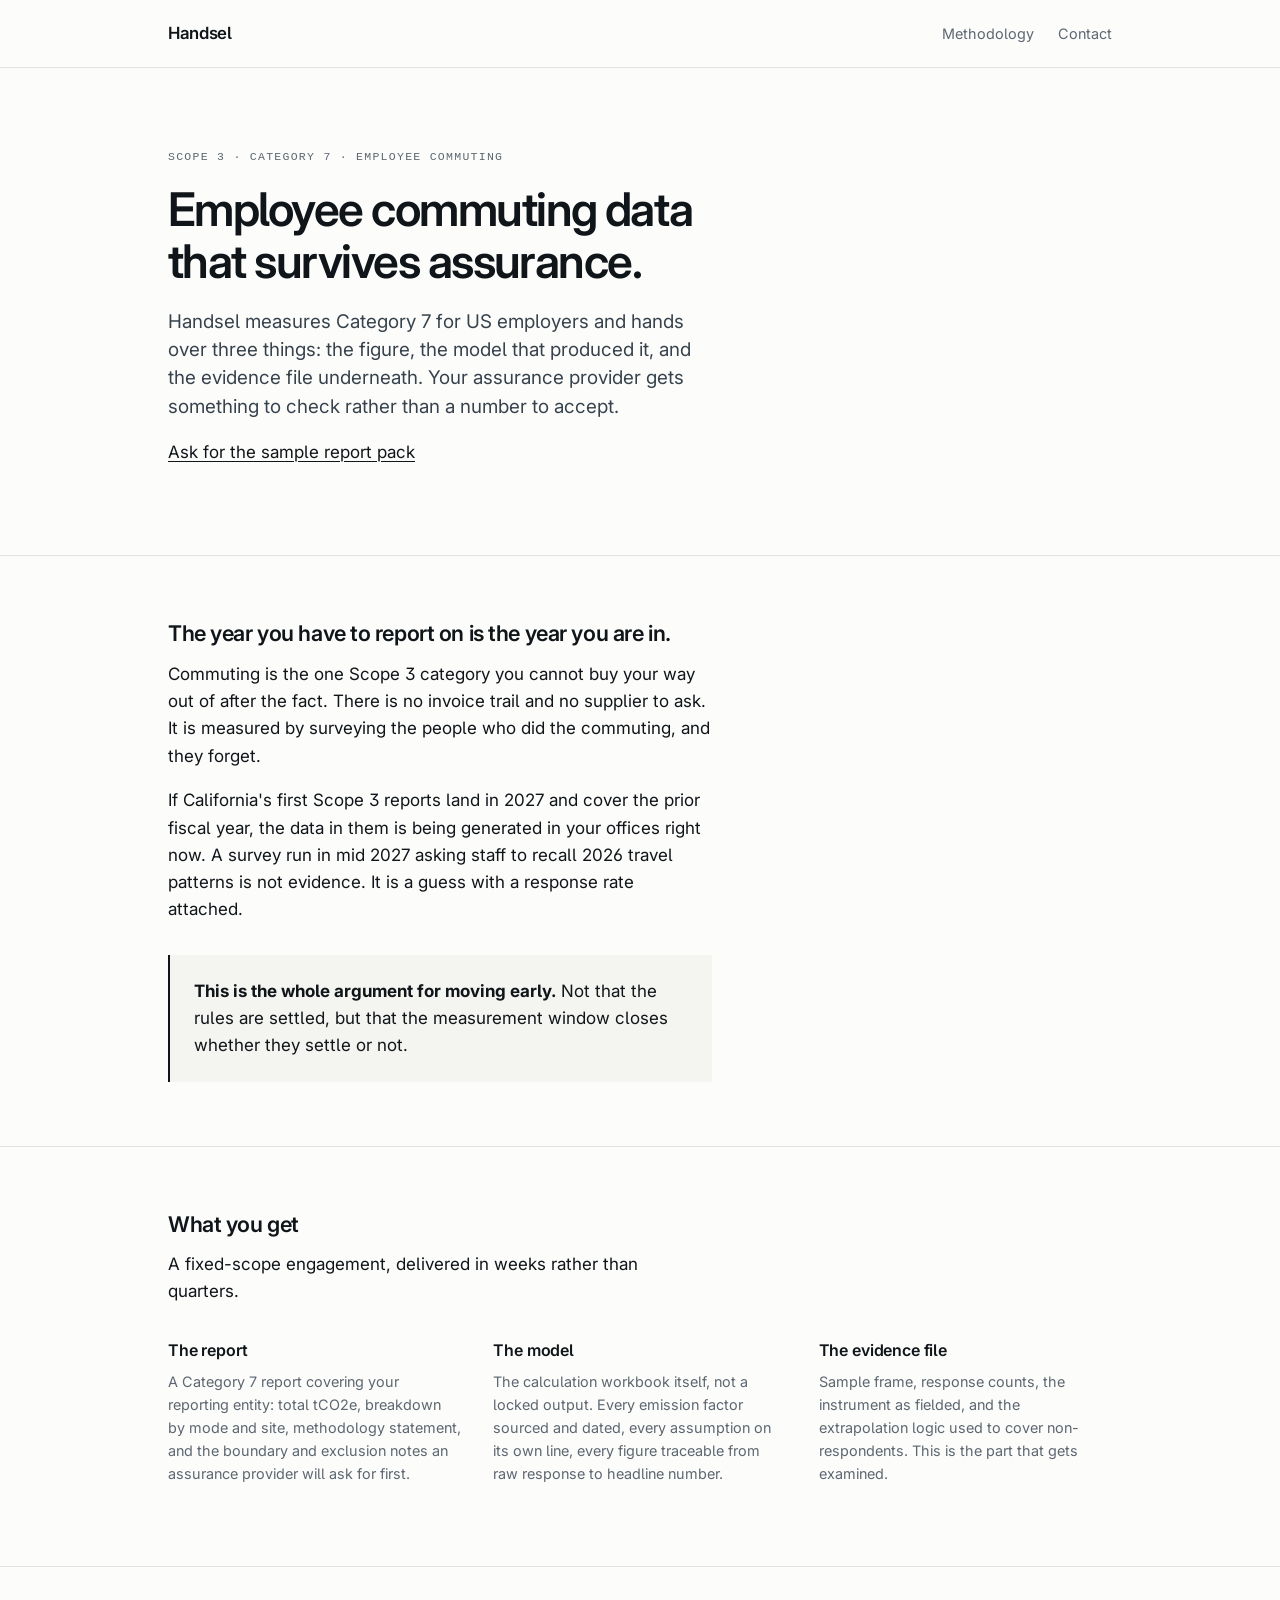
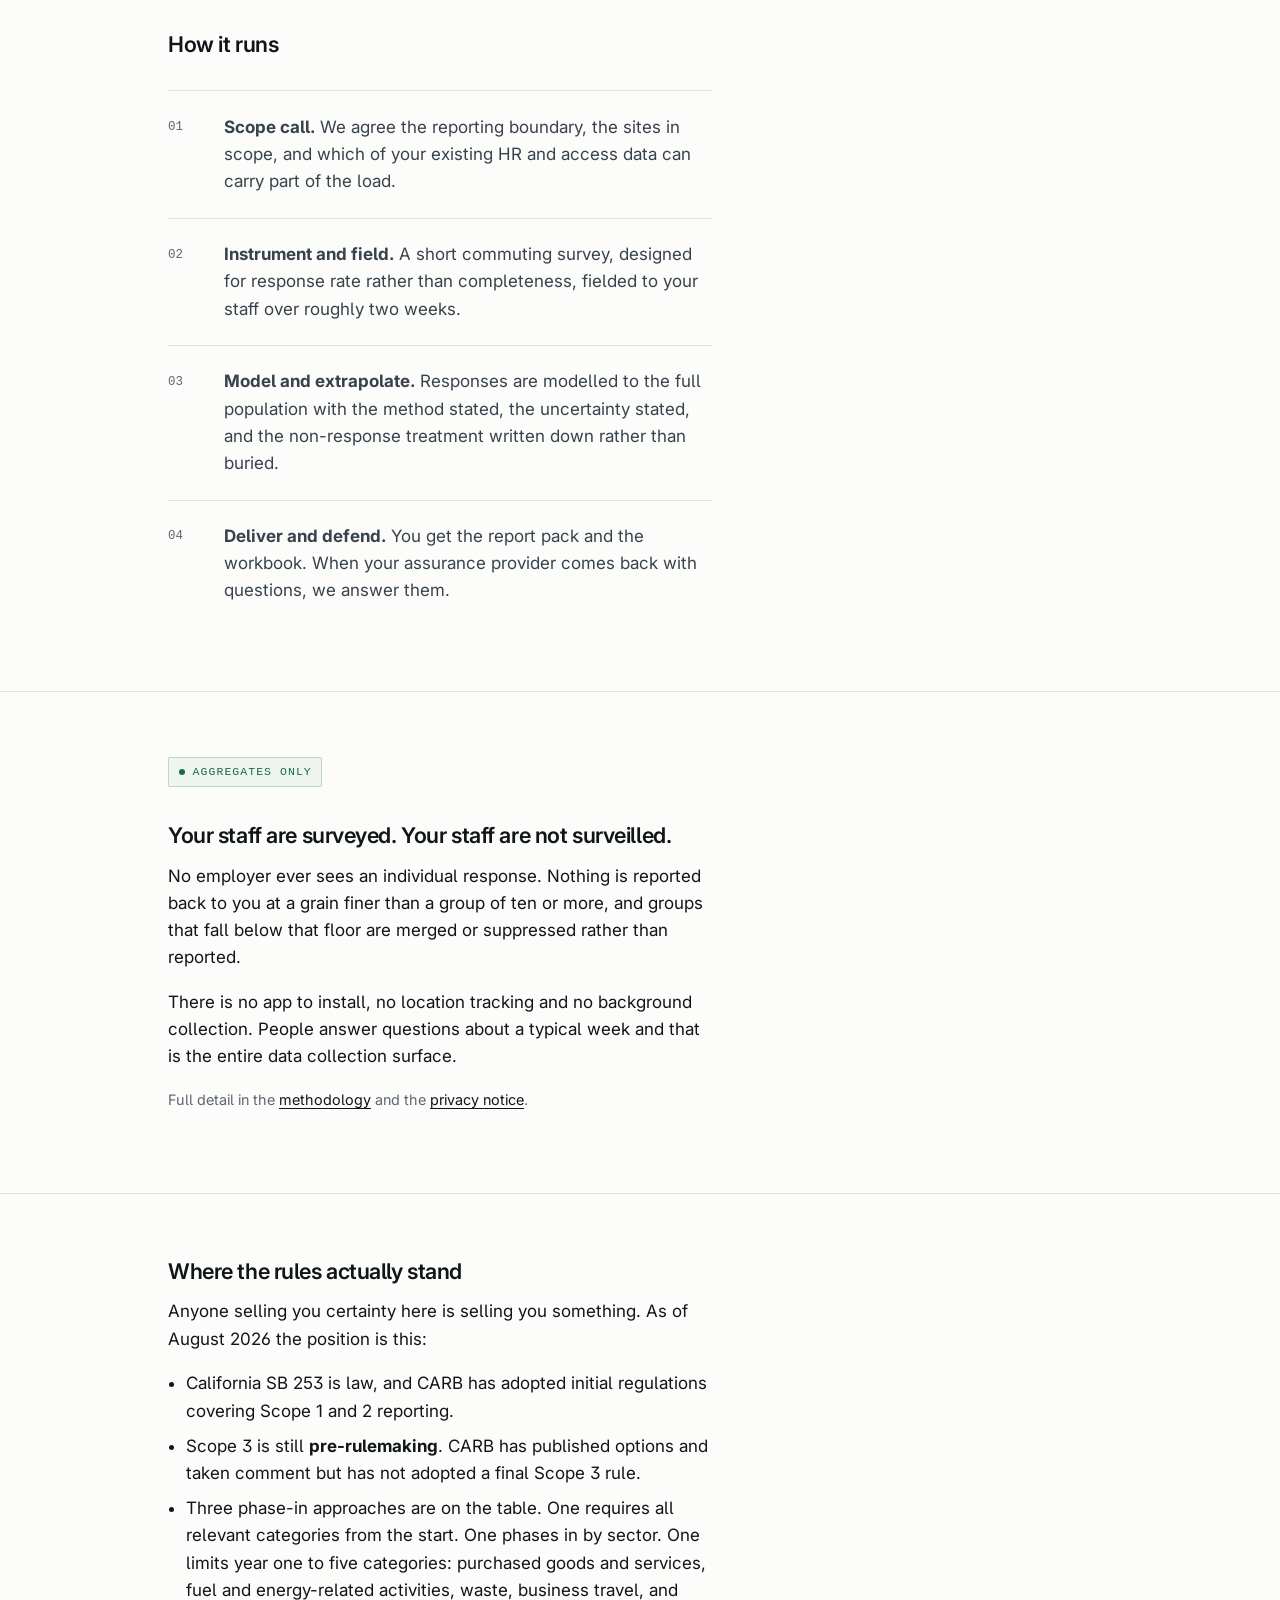
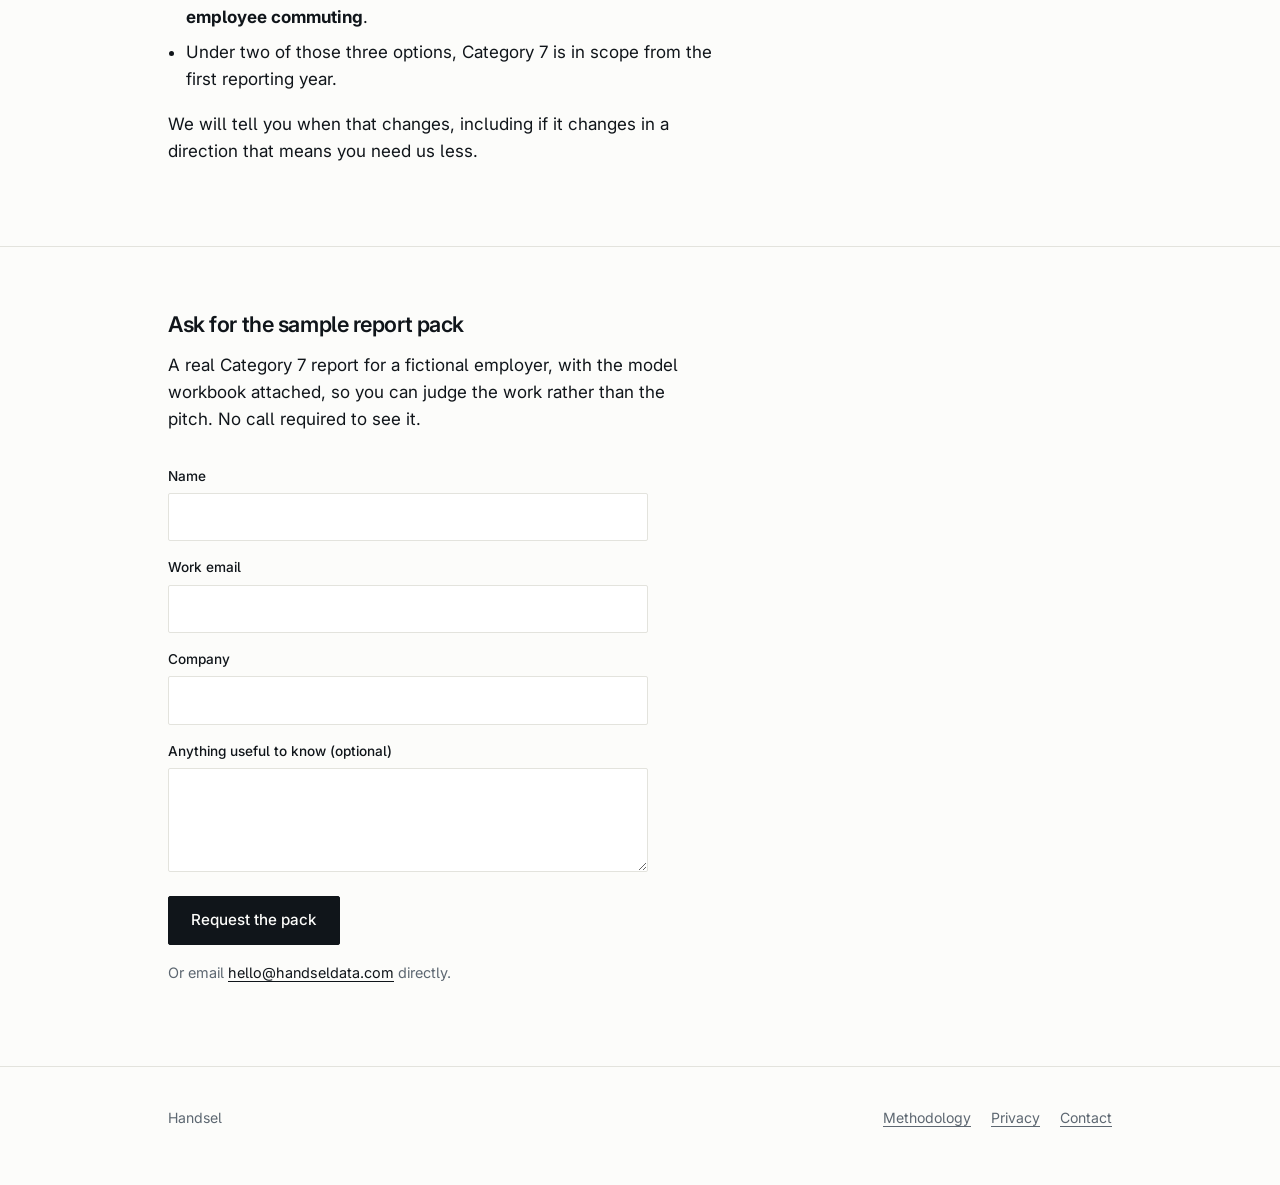
==== index.html @ 269932dd "Site: landing, methodology, privacy" ====
<!DOCTYPE html>
<html lang="en">
<head>
<meta charset="utf-8">
<meta name="viewport" content="width=device-width, initial-scale=1">
<title>Handsel: verified Scope 3 Category 7 commuting data</title>
<meta name="description" content="Verified employee commuting data for Scope 3 Category 7. Handsel delivers the figure, the model behind it and the evidence file, built to survive assurance review.">
<link rel="icon" href="/favicon.svg" type="image/svg+xml">
<link rel="preconnect" href="https://fonts.googleapis.com">
<link rel="preconnect" href="https://fonts.gstatic.com" crossorigin>
<link href="https://fonts.googleapis.com/css2?family=Inter:wght@400;500;600&display=swap" rel="stylesheet">
<link rel="stylesheet" href="/styles.css">
<meta property="og:title" content="Handsel: verified Scope 3 Category 7 commuting data">
<meta property="og:description" content="The figure, the model behind it, and the evidence file. Built to survive assurance review.">
<meta property="og:type" content="website">
</head>
<body>

<header class="masthead">
  <div class="wrap">
    <a class="wordmark" href="/">Handsel</a>
    <nav>
      <a href="/methodology.html">Methodology</a>
      <a href="#contact">Contact</a>
    </nav>
  </div>
</header>

<main>

<section class="hero">
  <div class="wrap">
    <p class="eyebrow">Scope 3 · Category 7 · Employee commuting</p>
    <h1>Employee commuting data that survives assurance.</h1>
    <p class="lede">Handsel measures Category 7 for US employers and hands over three things: the figure, the model that produced it, and the evidence file underneath. Your assurance provider gets something to check rather than a number to accept.</p>
    <p><a href="#contact">Ask for the sample report pack</a></p>
  </div>
</section>

<section>
  <div class="wrap"><div class="measure">
    <h2>The year you have to report on is the year you are in.</h2>
    <p>Commuting is the one Scope 3 category you cannot buy your way out of after the fact. There is no invoice trail and no supplier to ask. It is measured by surveying the people who did the commuting, and they forget.</p>
    <p>If California's first Scope 3 reports land in 2027 and cover the prior fiscal year, the data in them is being generated in your offices right now. A survey run in mid 2027 asking staff to recall 2026 travel patterns is not evidence. It is a guess with a response rate attached.</p>
    <div class="callout">
      <p><strong>This is the whole argument for moving early.</strong> Not that the rules are settled, but that the measurement window closes whether they settle or not.</p>
    </div>
  </div>
  </div>
</section>

<section>
  <div class="wrap">
    <h2>What you get</h2>
    <p class="measure">A fixed-scope engagement, delivered in weeks rather than quarters.</p>
    <div class="grid">
      <div>
        <h3>The report</h3>
        <p class="small">A Category 7 report covering your reporting entity: total tCO2e, breakdown by mode and site, methodology statement, and the boundary and exclusion notes an assurance provider will ask for first.</p>
      </div>
      <div>
        <h3>The model</h3>
        <p class="small">The calculation workbook itself, not a locked output. Every emission factor sourced and dated, every assumption on its own line, every figure traceable from raw response to headline number.</p>
      </div>
      <div>
        <h3>The evidence file</h3>
        <p class="small">Sample frame, response counts, the instrument as fielded, and the extrapolation logic used to cover non-respondents. This is the part that gets examined.</p>
      </div>
    </div>
  </div>
</section>

<section>
  <div class="wrap"><div class="measure">
    <h2>How it runs</h2>
    <div class="steps">
      <div class="step"><p><strong>Scope call.</strong> We agree the reporting boundary, the sites in scope, and which of your existing HR and access data can carry part of the load.</p></div>
      <div class="step"><p><strong>Instrument and field.</strong> A short commuting survey, designed for response rate rather than completeness, fielded to your staff over roughly two weeks.</p></div>
      <div class="step"><p><strong>Model and extrapolate.</strong> Responses are modelled to the full population with the method stated, the uncertainty stated, and the non-response treatment written down rather than buried.</p></div>
      <div class="step"><p><strong>Deliver and defend.</strong> You get the report pack and the workbook. When your assurance provider comes back with questions, we answer them.</p></div>
    </div>
  </div>
  </div>
</section>

<section>
  <div class="wrap"><div class="measure">
    <p class="sealed">Aggregates only</p>
    <h2 style="margin-top:1.1rem">Your staff are surveyed. Your staff are not surveilled.</h2>
    <p>No employer ever sees an individual response. Nothing is reported back to you at a grain finer than a group of ten or more, and groups that fall below that floor are merged or suppressed rather than reported.</p>
    <p>There is no app to install, no location tracking and no background collection. People answer questions about a typical week and that is the entire data collection surface.</p>
    <p class="small">Full detail in the <a href="/methodology.html">methodology</a> and the <a href="/privacy.html">privacy notice</a>.</p>
  </div>
  </div>
</section>

<section>
  <div class="wrap"><div class="measure">
    <h2>Where the rules actually stand</h2>
    <p>Anyone selling you certainty here is selling you something. As of August 2026 the position is this:</p>
    <ul style="padding-left:1.1rem">
      <li style="margin-bottom:.5rem">California SB 253 is law, and CARB has adopted initial regulations covering Scope 1 and 2 reporting.</li>
      <li style="margin-bottom:.5rem">Scope 3 is still <strong>pre-rulemaking</strong>. CARB has published options and taken comment but has not adopted a final Scope 3 rule.</li>
      <li style="margin-bottom:.5rem">Three phase-in approaches are on the table. One requires all relevant categories from the start. One phases in by sector. One limits year one to five categories: purchased goods and services, fuel and energy-related activities, waste, business travel, and <strong>employee commuting</strong>.</li>
      <li>Under two of those three options, Category 7 is in scope from the first reporting year.</li>
    </ul>
    <p>We will tell you when that changes, including if it changes in a direction that means you need us less.</p>
  </div>
  </div>
</section>

<section id="contact">
  <div class="wrap"><div class="measure">
    <h2>Ask for the sample report pack</h2>
    <p>A real Category 7 report for a fictional employer, with the model workbook attached, so you can judge the work rather than the pitch. No call required to see it.</p>

    <form class="form" action="https://formspree.io/f/REPLACE_WITH_FORM_ID" method="POST">
      <div class="field">
        <label for="name">Name</label>
        <input type="text" id="name" name="name" required autocomplete="name">
      </div>
      <div class="field">
        <label for="email">Work email</label>
        <input type="email" id="email" name="email" required autocomplete="email">
      </div>
      <div class="field">
        <label for="company">Company</label>
        <input type="text" id="company" name="company" required autocomplete="organization">
      </div>
      <div class="field">
        <label for="message">Anything useful to know (optional)</label>
        <textarea id="message" name="message"></textarea>
      </div>
      <input type="hidden" name="_subject" value="Handsel: report pack request">
      <input type="text" name="_gotcha" style="display:none" tabindex="-1" autocomplete="off">
      <button type="submit">Request the pack</button>
    </form>

    <p class="small" style="margin-top:1rem">Or email <a href="mailto:hello@handseldata.com">hello@handseldata.com</a> directly.</p>
  </div>
  </div>
</section>

</main>

<footer>
  <div class="wrap">
    <div>Handsel</div>
    <nav>
      <a href="/methodology.html">Methodology</a>
      <a href="/privacy.html">Privacy</a>
      <a href="mailto:hello@handseldata.com">Contact</a>
    </nav>
  </div>
</footer>

</body>
</html>
---- styles.css ----
/* Handsel design system
   Ink-led. Green is reserved exclusively for the "sealed" / verified state.
   Never use --sealed for decoration, links, buttons or headings. */

:root {
  --ink:        #10151a;
  --ink-2:      #37424d;
  --ink-muted:  #5d6771;
  --paper:      #fcfcfa;
  --surface:    #f4f4f0;
  --rule:       #e3e3dd;
  --sealed:     #1b6b47;
  --sealed-bg:  #eef4f0;

  --measure: 34rem;
  --wide: 62rem;

  --sans: "Inter", -apple-system, BlinkMacSystemFont, "Segoe UI", Helvetica, Arial, sans-serif;
  --mono: ui-monospace, SFMono-Regular, "SF Mono", Menlo, Consolas, monospace;
}

*, *::before, *::after { box-sizing: border-box; }

html { -webkit-text-size-adjust: 100%; }

body {
  margin: 0;
  background: var(--paper);
  color: var(--ink);
  font-family: var(--sans);
  font-size: 17px;
  line-height: 1.6;
  font-feature-settings: "cv05" 1, "ss01" 1;
  -webkit-font-smoothing: antialiased;
}

.wrap {
  width: 100%;
  max-width: var(--wide);
  margin: 0 auto;
  padding: 0 1.5rem;
}

.measure { max-width: var(--measure); }
.wrap > .measure { margin-left: 0; }

/* ---------- Masthead ---------- */

.masthead {
  border-bottom: 1px solid var(--rule);
  padding: 1.25rem 0;
}

.masthead .wrap {
  display: flex;
  align-items: baseline;
  justify-content: space-between;
  gap: 1rem;
  flex-wrap: wrap;
}

.wordmark {
  font-size: 1.05rem;
  font-weight: 600;
  letter-spacing: -0.02em;
  color: var(--ink);
  text-decoration: none;
}

.masthead nav {
  display: flex;
  gap: 1.5rem;
  font-size: 0.9rem;
}

.masthead nav a { color: var(--ink-muted); text-decoration: none; }
.masthead nav a:hover { color: var(--ink); text-decoration: underline; text-underline-offset: 3px; }

/* ---------- Type ---------- */

h1 {
  font-size: clamp(2rem, 5vw, 2.9rem);
  line-height: 1.12;
  letter-spacing: -0.033em;
  font-weight: 600;
  margin: 0 0 1.25rem;
  max-width: 20ch;
}

h2 {
  font-size: 1.35rem;
  line-height: 1.25;
  letter-spacing: -0.02em;
  font-weight: 600;
  margin: 0 0 0.85rem;
}

h3 {
  font-size: 1rem;
  font-weight: 600;
  letter-spacing: -0.01em;
  margin: 0 0 0.4rem;
}

p { margin: 0 0 1.1rem; }

.lede {
  font-size: 1.18rem;
  line-height: 1.5;
  color: var(--ink-2);
  max-width: 46ch;
}

.eyebrow {
  font-family: var(--mono);
  font-size: 0.72rem;
  letter-spacing: 0.11em;
  text-transform: uppercase;
  color: var(--ink-muted);
  margin: 0 0 1.1rem;
}

.small { font-size: 0.9rem; color: var(--ink-muted); }

a { color: var(--ink); text-underline-offset: 3px; }

/* ---------- Sections ---------- */

section { padding: 4rem 0; border-bottom: 1px solid var(--rule); }
section.hero { padding: 5rem 0 4.5rem; }
section:last-of-type { border-bottom: 0; }

.grid {
  display: grid;
  gap: 2rem;
  grid-template-columns: repeat(auto-fit, minmax(15rem, 1fr));
  margin-top: 2rem;
}

.steps { counter-reset: step; margin-top: 2rem; }

.step {
  counter-increment: step;
  border-top: 1px solid var(--rule);
  padding: 1.4rem 0;
  display: grid;
  grid-template-columns: 2.5rem 1fr;
  gap: 1rem;
}

.step::before {
  content: counter(step, decimal-leading-zero);
  font-family: var(--mono);
  font-size: 0.78rem;
  color: var(--ink-muted);
  padding-top: 0.28rem;
}

.step p { margin: 0; color: var(--ink-2); }

/* ---------- Sealed state (the ONLY green) ---------- */

.sealed {
  display: inline-flex;
  align-items: center;
  gap: 0.5rem;
  font-family: var(--mono);
  font-size: 0.72rem;
  letter-spacing: 0.09em;
  text-transform: uppercase;
  color: var(--sealed);
  background: var(--sealed-bg);
  border: 1px solid rgba(27, 107, 71, 0.22);
  border-radius: 2px;
  padding: 0.3rem 0.6rem;
}

.sealed::before {
  content: "";
  width: 6px; height: 6px;
  border-radius: 50%;
  background: var(--sealed);
}

/* ---------- Callout ---------- */

.callout {
  background: var(--surface);
  border-left: 2px solid var(--ink);
  padding: 1.4rem 1.5rem;
  margin: 2rem 0 0;
}

.callout p:last-child { margin-bottom: 0; }

/* ---------- Form ---------- */

.form { margin-top: 2rem; max-width: 30rem; }

.field { margin-bottom: 1rem; }

label {
  display: block;
  font-size: 0.85rem;
  font-weight: 500;
  margin-bottom: 0.35rem;
}

input, textarea {
  width: 100%;
  font: inherit;
  font-size: 1rem;
  color: var(--ink);
  background: #fff;
  border: 1px solid var(--rule);
  border-radius: 2px;
  padding: 0.65rem 0.75rem;
}

input:focus, textarea:focus {
  outline: 2px solid var(--ink);
  outline-offset: -1px;
  border-color: var(--ink);
}

textarea { min-height: 6.5rem; resize: vertical; }

button {
  font: inherit;
  font-size: 0.95rem;
  font-weight: 500;
  color: var(--paper);
  background: var(--ink);
  border: 1px solid var(--ink);
  border-radius: 2px;
  padding: 0.7rem 1.4rem;
  cursor: pointer;
}

button:hover { background: #000; }

/* ---------- Prose pages ---------- */

.prose { padding: 3.5rem 0 5rem; }
.prose h2 { margin-top: 2.6rem; }
.prose h3 { margin-top: 1.8rem; }
.prose p, .prose li { max-width: 40rem; color: var(--ink-2); }
.prose ul { padding-left: 1.1rem; margin: 0 0 1.1rem; }
.prose li { margin-bottom: 0.5rem; }
.prose table { border-collapse: collapse; width: 100%; max-width: 40rem; margin: 1.2rem 0 1.6rem; font-size: 0.93rem; }
.prose th, .prose td { text-align: left; padding: 0.6rem 0.8rem 0.6rem 0; border-bottom: 1px solid var(--rule); vertical-align: top; }
.prose th { font-weight: 600; color: var(--ink); }
.prose td { color: var(--ink-2); }

/* ---------- Footer ---------- */

footer {
  border-top: 1px solid var(--rule);
  padding: 2.5rem 0 3.5rem;
  font-size: 0.88rem;
  color: var(--ink-muted);
}

footer .wrap { display: flex; justify-content: space-between; gap: 1.5rem; flex-wrap: wrap; }
footer a { color: var(--ink-muted); }
footer nav { display: flex; gap: 1.25rem; }

@media (max-width: 34rem) {
  body { font-size: 16px; }
  section { padding: 3rem 0; }
  section.hero { padding: 3.5rem 0 3rem; }
}
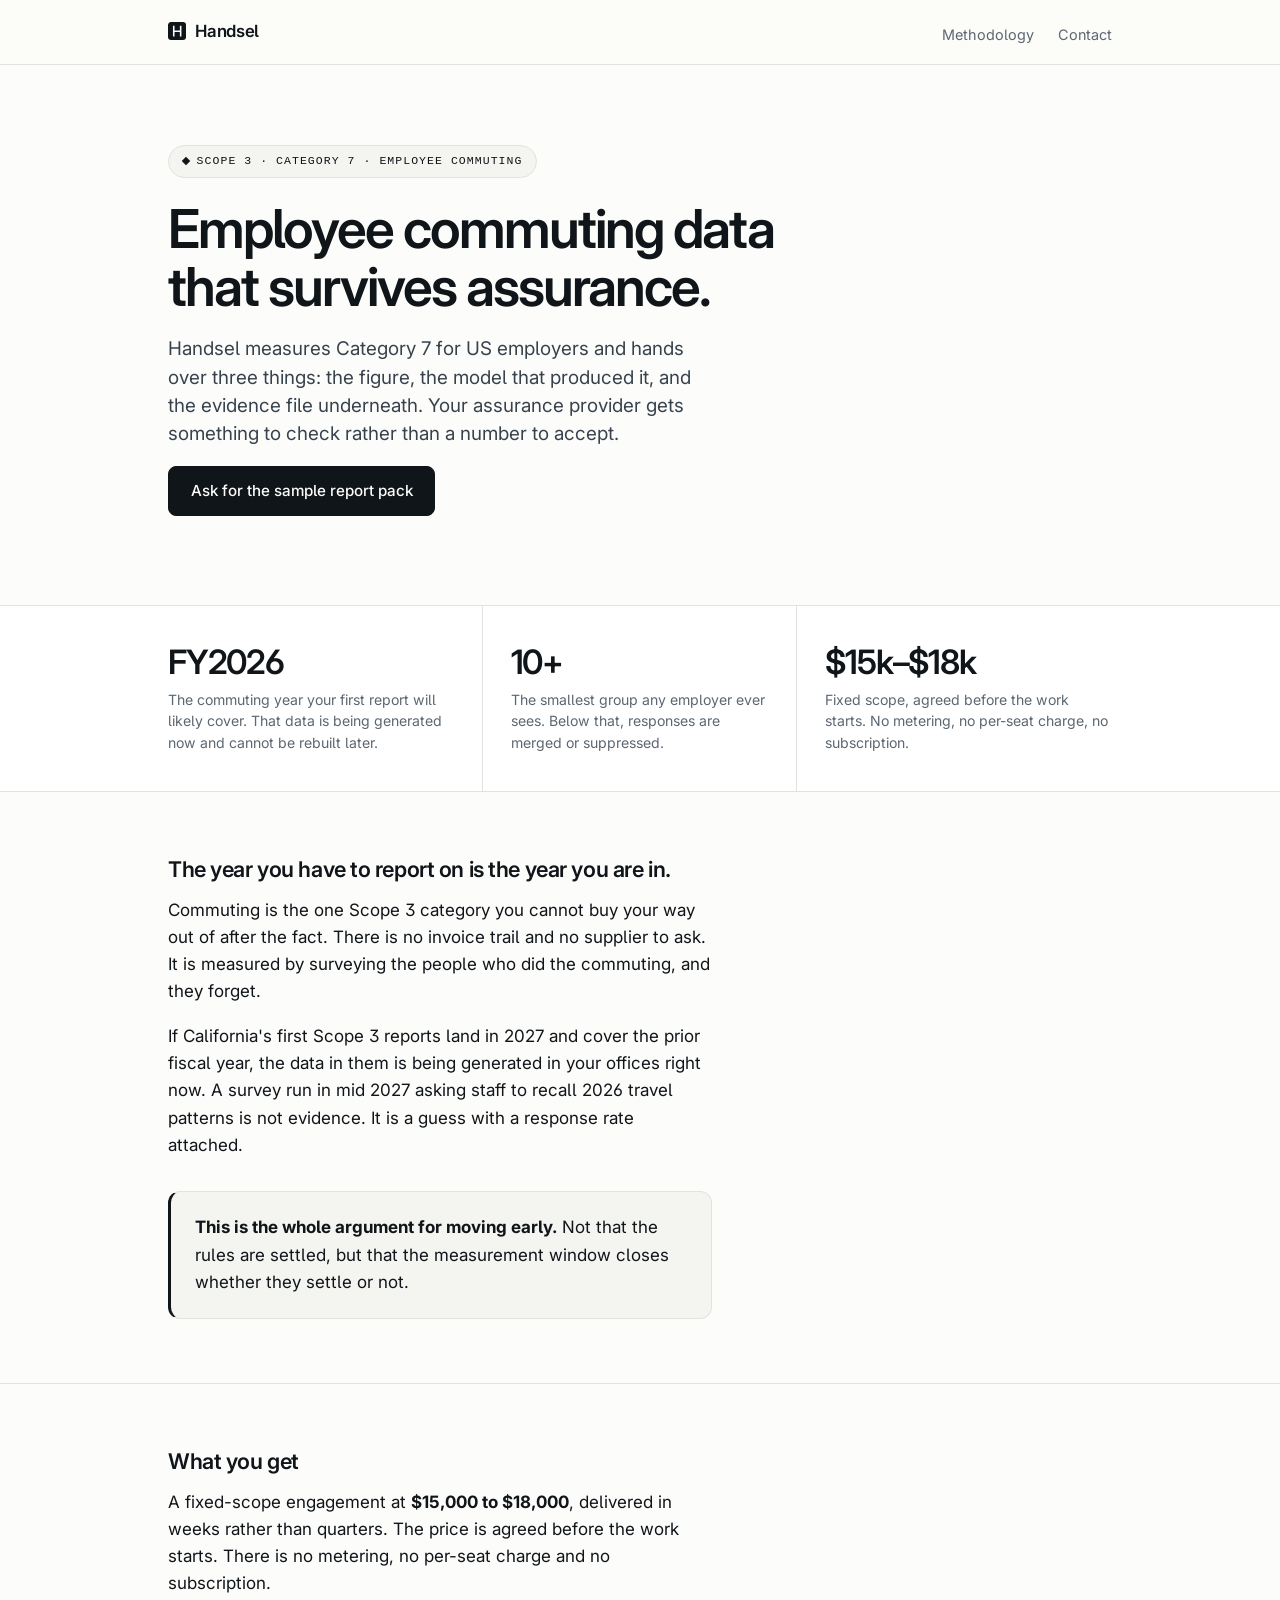
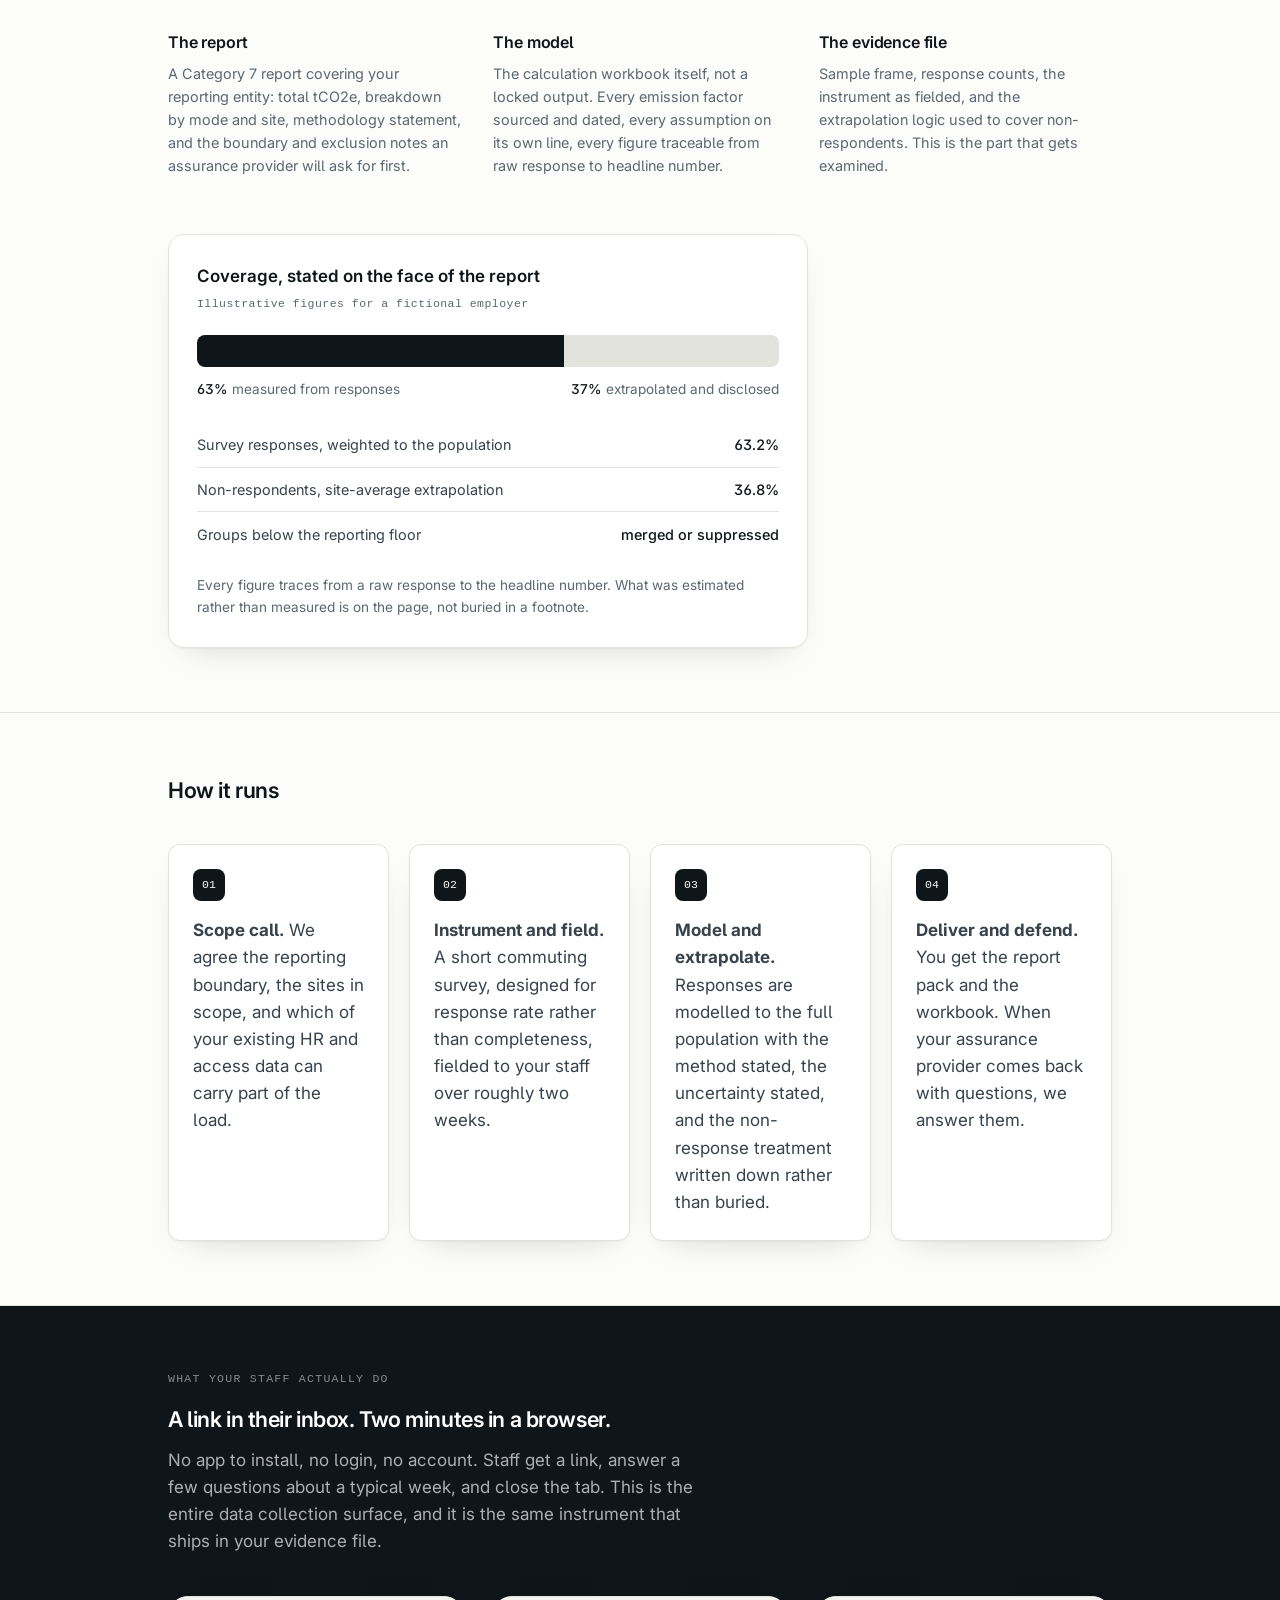
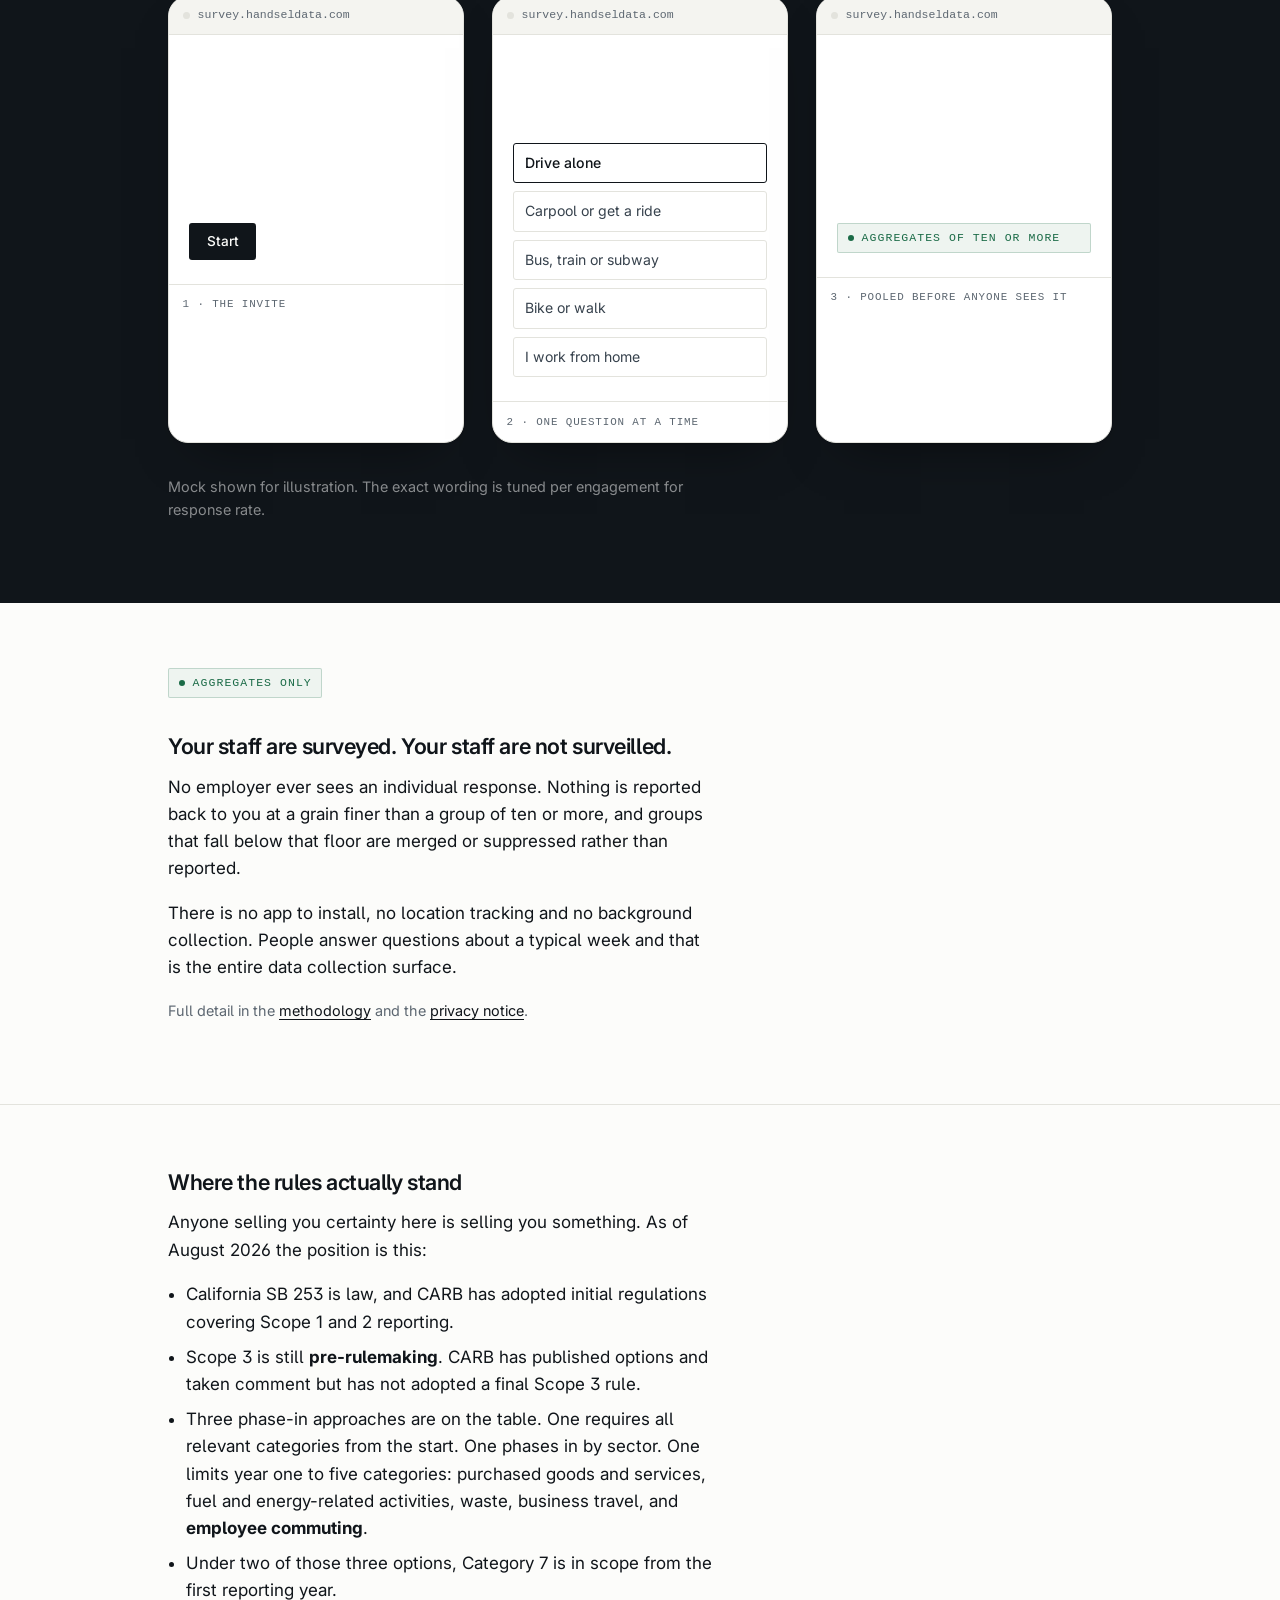
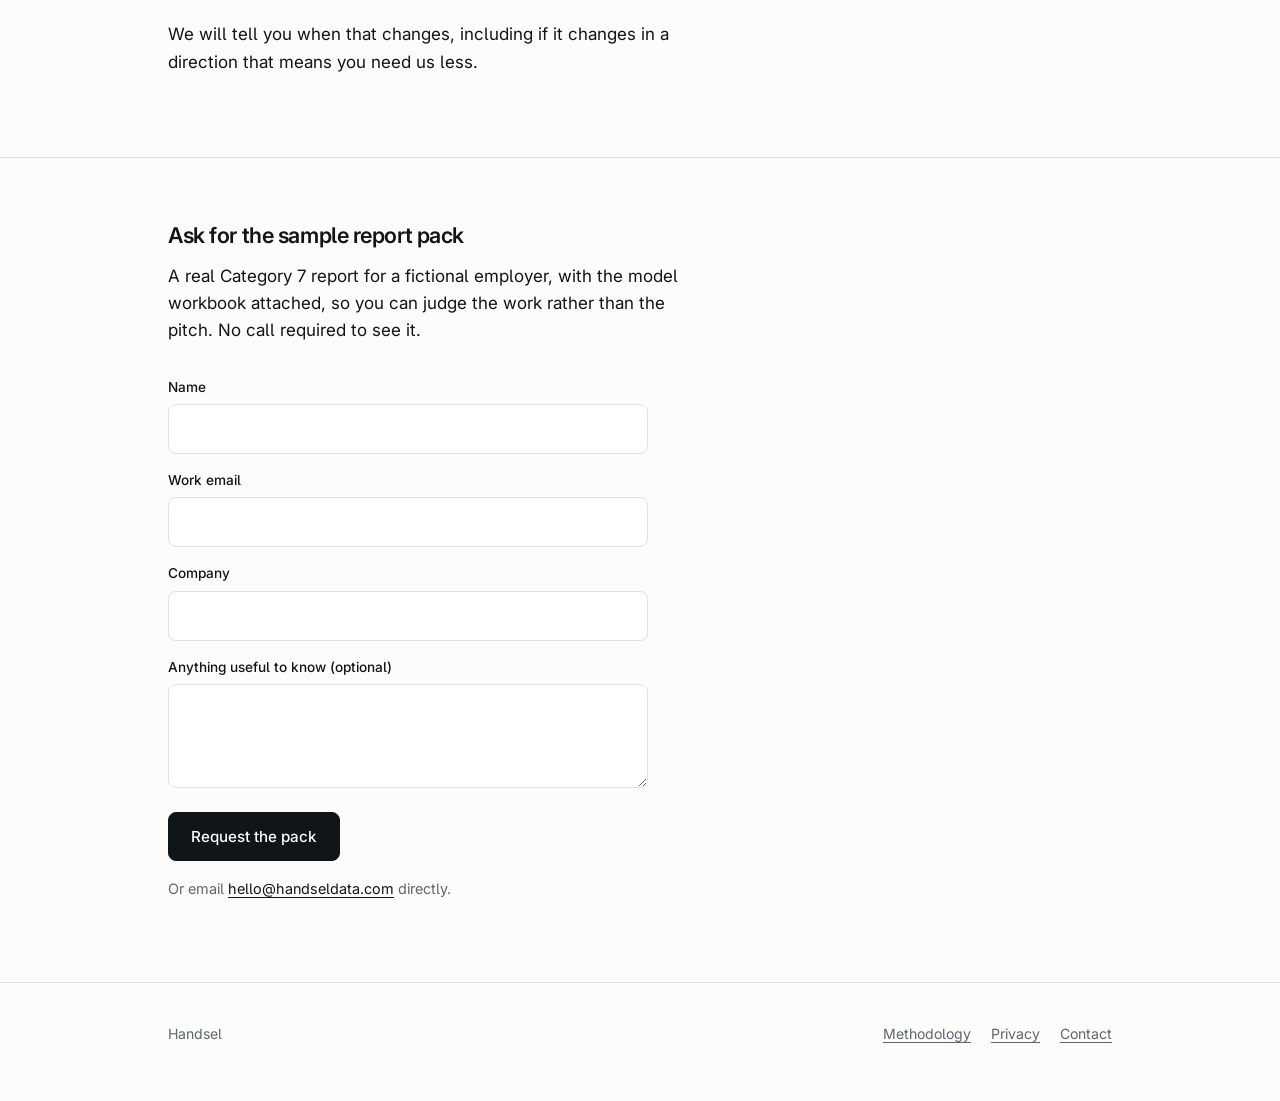
==== commit dea8494b: "Landing: pricing, survey walkthrough, visual refresh Add the $15k-$18k fixed-scope price, a no-insta" ====
--- a/index.html
+++ b/index.html
@@ -18,7 +18,10 @@
 
 <header class="masthead">
   <div class="wrap">
-    <a class="wordmark" href="/">Handsel</a>
+    <a class="wordmark" href="/">
+      <svg class="mark" viewBox="0 0 32 32" aria-hidden="true"><rect width="32" height="32" rx="4" fill="#10151a"/><path d="M10 8v16M22 8v16M10 16h12" stroke="#fcfcfa" stroke-width="2.75" stroke-linecap="square" fill="none"/></svg>
+      <span>Handsel</span>
+    </a>
     <nav>
       <a href="/methodology.html">Methodology</a>
       <a href="#contact">Contact</a>
@@ -30,10 +33,27 @@
 
 <section class="hero">
   <div class="wrap">
-    <p class="eyebrow">Scope 3 · Category 7 · Employee commuting</p>
+    <p class="tagpill">Scope 3 · Category 7 · Employee commuting</p>
     <h1>Employee commuting data that survives assurance.</h1>
     <p class="lede">Handsel measures Category 7 for US employers and hands over three things: the figure, the model that produced it, and the evidence file underneath. Your assurance provider gets something to check rather than a number to accept.</p>
-    <p><a href="#contact">Ask for the sample report pack</a></p>
+    <p><a class="btn" href="#contact">Ask for the sample report pack</a></p>
+  </div>
+</section>
+
+<section class="strip">
+  <div class="wrap">
+    <div class="stat">
+      <div class="n">FY2026</div>
+      <div class="t">The commuting year your first report will likely cover. That data is being generated now and cannot be rebuilt later.</div>
+    </div>
+    <div class="stat">
+      <div class="n">10+</div>
+      <div class="t">The smallest group any employer ever sees. Below that, responses are merged or suppressed.</div>
+    </div>
+    <div class="stat">
+      <div class="n">$15k&ndash;$18k</div>
+      <div class="t">Fixed scope, agreed before the work starts. No metering, no per-seat charge, no subscription.</div>
+    </div>
   </div>
 </section>
 
@@ -52,7 +72,7 @@
 <section>
   <div class="wrap">
     <h2>What you get</h2>
-    <p class="measure">A fixed-scope engagement, delivered in weeks rather than quarters.</p>
+    <p class="measure">A fixed-scope engagement at <strong>$15,000 to $18,000</strong>, delivered in weeks rather than quarters. The price is agreed before the work starts. There is no metering, no per-seat charge and no subscription.</p>
     <div class="grid">
       <div>
         <h3>The report</h3>
@@ -67,12 +87,32 @@
         <p class="small">Sample frame, response counts, the instrument as fielded, and the extrapolation logic used to cover non-respondents. This is the part that gets examined.</p>
       </div>
     </div>
-  </div>
-</section>
-
-<section>
-  <div class="wrap"><div class="measure">
-    <h2>How it runs</h2>
+
+    <div class="panel">
+      <div class="panel-head">
+        <div>
+          <p class="panel-cap">Coverage, stated on the face of the report</p>
+          <p class="panel-sub">Illustrative figures for a fictional employer</p>
+        </div>
+      </div>
+      <div class="bar"><i style="width:63%"></i><i style="width:37%"></i></div>
+      <div class="bar-legend">
+        <span><b>63%</b> measured from responses</span>
+        <span><b>37%</b> extrapolated and disclosed</span>
+      </div>
+      <div class="rows">
+        <div class="row"><span>Survey responses, weighted to the population</span><b>63.2%</b></div>
+        <div class="row"><span>Non-respondents, site-average extrapolation</span><b>36.8%</b></div>
+        <div class="row"><span>Groups below the reporting floor</span><b>merged or suppressed</b></div>
+      </div>
+      <p class="panel-foot">Every figure traces from a raw response to the headline number. What was estimated rather than measured is on the page, not buried in a footnote.</p>
+    </div>
+  </div>
+</section>
+
+<section>
+  <div class="wrap">
+    <div class="measure"><h2>How it runs</h2></div>
     <div class="steps">
       <div class="step"><p><strong>Scope call.</strong> We agree the reporting boundary, the sites in scope, and which of your existing HR and access data can carry part of the load.</p></div>
       <div class="step"><p><strong>Instrument and field.</strong> A short commuting survey, designed for response rate rather than completeness, fielded to your staff over roughly two weeks.</p></div>
@@ -80,6 +120,57 @@
       <div class="step"><p><strong>Deliver and defend.</strong> You get the report pack and the workbook. When your assurance provider comes back with questions, we answer them.</p></div>
     </div>
   </div>
+</section>
+
+<section class="band-dark">
+  <div class="wrap">
+    <div class="measure">
+      <p class="eyebrow">What your staff actually do</p>
+      <h2>A link in their inbox. Two minutes in a browser.</h2>
+      <p>No app to install, no login, no account. Staff get a link, answer a few questions about a typical week, and close the tab. This is the entire data collection surface, and it is the same instrument that ships in your evidence file.</p>
+    </div>
+
+    <div class="phones" aria-hidden="true">
+      <figure class="phone">
+        <div class="phone-bar"><span class="dot"></span>survey.handseldata.com</div>
+        <div class="phone-screen">
+          <p class="ps-eyebrow">Handsel commuting survey</p>
+          <p class="ps-h">About your typical week getting to work.</p>
+          <p class="ps-note">Around 2 minutes. Your individual answers are never shown to your employer.</p>
+          <span class="ps-btn">Start</span>
+        </div>
+        <figcaption>1 · The invite</figcaption>
+      </figure>
+
+      <figure class="phone">
+        <div class="phone-bar"><span class="dot"></span>survey.handseldata.com</div>
+        <div class="phone-screen">
+          <p class="ps-eyebrow">1 of 4</p>
+          <p class="ps-h">In a typical week, how do you usually get to the office?</p>
+          <div class="ps-opts">
+            <span class="ps-opt sel">Drive alone</span>
+            <span class="ps-opt">Carpool or get a ride</span>
+            <span class="ps-opt">Bus, train or subway</span>
+            <span class="ps-opt">Bike or walk</span>
+            <span class="ps-opt">I work from home</span>
+          </div>
+        </div>
+        <figcaption>2 · One question at a time</figcaption>
+      </figure>
+
+      <figure class="phone">
+        <div class="phone-bar"><span class="dot"></span>survey.handseldata.com</div>
+        <div class="phone-screen">
+          <p class="ps-eyebrow">Done</p>
+          <p class="ps-h">That's everything. Thank you.</p>
+          <p class="ps-note">Your answers are pooled with your colleagues' before anyone sees them. Nothing is reported at a grain finer than a group of ten.</p>
+          <span class="sealed">Aggregates of ten or more</span>
+        </div>
+        <figcaption>3 · Pooled before anyone sees it</figcaption>
+      </figure>
+    </div>
+
+    <p class="small measure" style="margin-top:2rem">Mock shown for illustration. The exact wording is tuned per engagement for response rate.</p>
   </div>
 </section>
 
--- a/styles.css
+++ b/styles.css
@@ -15,6 +15,11 @@
   --measure: 34rem;
   --wide: 62rem;
 
+  --radius:    12px;
+  --radius-sm: 8px;
+  --radius-lg: 16px;
+  --shadow: 0 1px 2px rgba(16, 21, 26, 0.04), 0 14px 34px -20px rgba(16, 21, 26, 0.22);
+
   --sans: "Inter", -apple-system, BlinkMacSystemFont, "Segoe UI", Helvetica, Arial, sans-serif;
   --mono: ui-monospace, SFMono-Regular, "SF Mono", Menlo, Consolas, monospace;
 }
@@ -48,7 +53,12 @@
 
 .masthead {
   border-bottom: 1px solid var(--rule);
-  padding: 1.25rem 0;
+  padding: 1.1rem 0;
+  position: sticky;
+  top: 0;
+  z-index: 10;
+  background: rgba(252, 252, 250, 0.85);
+  backdrop-filter: saturate(180%) blur(10px);
 }
 
 .masthead .wrap {
@@ -60,11 +70,21 @@
 }
 
 .wordmark {
+  display: inline-flex;
+  align-items: center;
+  gap: 0.55rem;
   font-size: 1.05rem;
   font-weight: 600;
   letter-spacing: -0.02em;
   color: var(--ink);
   text-decoration: none;
+}
+
+.wordmark .mark {
+  width: 1.15rem;
+  height: 1.15rem;
+  border-radius: 3px;
+  display: block;
 }
 
 .masthead nav {
@@ -79,12 +99,12 @@
 /* ---------- Type ---------- */
 
 h1 {
-  font-size: clamp(2rem, 5vw, 2.9rem);
-  line-height: 1.12;
-  letter-spacing: -0.033em;
+  font-size: clamp(2.15rem, 5.4vw, 3.35rem);
+  line-height: 1.08;
+  letter-spacing: -0.037em;
   font-weight: 600;
   margin: 0 0 1.25rem;
-  max-width: 20ch;
+  max-width: 18ch;
 }
 
 h2 {
@@ -120,6 +140,53 @@
   margin: 0 0 1.1rem;
 }
 
+.tagpill {
+  display: inline-flex;
+  align-items: center;
+  gap: 0.5rem;
+  font-family: var(--mono);
+  font-size: 0.72rem;
+  letter-spacing: 0.09em;
+  text-transform: uppercase;
+  color: var(--ink);
+  background: var(--surface);
+  border: 1px solid var(--rule);
+  border-radius: 100px;
+  padding: 0.4rem 0.85rem;
+  margin: 0 0 1.35rem;
+}
+
+.tagpill::before {
+  content: "";
+  width: 6px; height: 6px;
+  background: var(--ink);
+  transform: rotate(45deg);
+}
+
+.btn {
+  display: inline-flex;
+  align-items: center;
+  gap: 0.5rem;
+  font-size: 0.95rem;
+  font-weight: 500;
+  color: var(--paper);
+  background: var(--ink);
+  border: 1px solid var(--ink);
+  border-radius: var(--radius-sm);
+  padding: 0.72rem 1.35rem;
+  text-decoration: none;
+  cursor: pointer;
+}
+
+.btn:hover { background: #000; }
+
+.btn-ghost {
+  color: var(--ink);
+  background: transparent;
+}
+
+.btn-ghost:hover { background: var(--surface); }
+
 .small { font-size: 0.9rem; color: var(--ink-muted); }
 
 a { color: var(--ink); text-underline-offset: 3px; }
@@ -137,26 +204,127 @@
   margin-top: 2rem;
 }
 
-.steps { counter-reset: step; margin-top: 2rem; }
+.steps {
+  counter-reset: step;
+  display: grid;
+  grid-template-columns: repeat(auto-fit, minmax(13rem, 1fr));
+  gap: 1.25rem;
+  margin-top: 2.5rem;
+}
 
 .step {
   counter-increment: step;
-  border-top: 1px solid var(--rule);
-  padding: 1.4rem 0;
-  display: grid;
-  grid-template-columns: 2.5rem 1fr;
-  gap: 1rem;
+  background: #fff;
+  border: 1px solid var(--rule);
+  border-radius: var(--radius);
+  padding: 1.5rem;
+  box-shadow: var(--shadow);
 }
 
 .step::before {
   content: counter(step, decimal-leading-zero);
-  font-family: var(--mono);
-  font-size: 0.78rem;
-  color: var(--ink-muted);
-  padding-top: 0.28rem;
+  display: inline-flex;
+  align-items: center;
+  justify-content: center;
+  width: 2rem; height: 2rem;
+  background: var(--ink);
+  color: var(--paper);
+  font-family: var(--mono);
+  font-size: 0.72rem;
+  border-radius: var(--radius-sm);
+  margin-bottom: 1rem;
 }
 
 .step p { margin: 0; color: var(--ink-2); }
+
+/* ---------- Proof strip ---------- */
+
+.strip { background: #fff; padding: 0; }
+.strip .wrap { display: grid; grid-template-columns: repeat(3, 1fr); }
+
+.stat {
+  padding: 2.4rem 1.75rem;
+  border-right: 1px solid var(--rule);
+}
+.stat:first-child { padding-left: 0; }
+.stat:last-child { border-right: 0; padding-right: 0; }
+
+.stat .n {
+  font-size: 2.1rem;
+  font-weight: 600;
+  letter-spacing: -0.035em;
+  line-height: 1;
+}
+
+.stat .t {
+  font-size: 0.88rem;
+  color: var(--ink-muted);
+  margin: 0.7rem 0 0;
+  line-height: 1.5;
+}
+
+@media (max-width: 40rem) {
+  .strip .wrap { grid-template-columns: 1fr; }
+  .stat { border-right: 0; border-bottom: 1px solid var(--rule); padding: 1.6rem 0; }
+  .stat:last-child { border-bottom: 0; }
+}
+
+/* ---------- Coverage panel ---------- */
+
+.panel {
+  background: #fff;
+  border: 1px solid var(--rule);
+  border-radius: var(--radius-lg);
+  padding: 1.75rem;
+  box-shadow: var(--shadow);
+  margin-top: 2.5rem;
+  max-width: 40rem;
+}
+
+.panel-head { display: flex; justify-content: space-between; align-items: flex-start; gap: 1rem; }
+.panel-cap { font-weight: 600; margin: 0; }
+.panel-sub {
+  font-family: var(--mono);
+  font-size: 0.72rem;
+  letter-spacing: 0.04em;
+  color: var(--ink-muted);
+  margin: 0.25rem 0 0;
+}
+
+.bar { display: flex; height: 2rem; border-radius: var(--radius-sm); overflow: hidden; margin: 1.4rem 0 0.7rem; }
+.bar i:first-child { background: var(--ink); }
+.bar i:last-child { background: var(--rule); }
+
+.bar-legend { display: flex; justify-content: space-between; font-size: 0.85rem; color: var(--ink-muted); }
+.bar-legend b { color: var(--ink); font-weight: 500; }
+
+.rows { margin-top: 1.4rem; }
+.row {
+  display: flex;
+  justify-content: space-between;
+  gap: 1rem;
+  font-size: 0.9rem;
+  padding: 0.65rem 0;
+  border-bottom: 1px solid var(--rule);
+  color: var(--ink-2);
+}
+.row:last-child { border-bottom: 0; }
+.row b { color: var(--ink); font-weight: 500; font-variant-numeric: tabular-nums; }
+
+.panel-foot { font-size: 0.85rem; color: var(--ink-muted); margin: 1.2rem 0 0; }
+
+/* ---------- Dark band ---------- */
+
+.band-dark {
+  background: var(--ink);
+  color: var(--paper);
+  border-bottom: 0;
+}
+.band-dark h2 { color: #fff; }
+.band-dark .eyebrow { color: rgba(255, 255, 255, 0.5); }
+.band-dark p { color: rgba(255, 255, 255, 0.66); }
+.band-dark .small { color: rgba(255, 255, 255, 0.5); }
+.band-dark .small a { color: rgba(255, 255, 255, 0.85); }
 
 /* ---------- Sealed state (the ONLY green) ---------- */
 
@@ -186,12 +354,121 @@
 
 .callout {
   background: var(--surface);
-  border-left: 2px solid var(--ink);
+  border: 1px solid var(--rule);
+  border-left: 3px solid var(--ink);
+  border-radius: var(--radius);
   padding: 1.4rem 1.5rem;
   margin: 2rem 0 0;
 }
 
 .callout p:last-child { margin-bottom: 0; }
+
+/* ---------- Survey walkthrough ---------- */
+
+.phones {
+  display: grid;
+  grid-template-columns: repeat(auto-fit, minmax(15rem, 1fr));
+  gap: 1.75rem;
+  margin-top: 2.5rem;
+}
+
+.phone {
+  margin: 0;
+  background: #fff;
+  border: 1px solid var(--rule);
+  border-radius: 20px;
+  overflow: hidden;
+  box-shadow: 0 1px 2px rgba(16, 21, 26, 0.05), 0 24px 50px -28px rgba(0, 0, 0, 0.55);
+}
+
+.phone-bar {
+  display: flex;
+  align-items: center;
+  gap: 0.5rem;
+  font-family: var(--mono);
+  font-size: 0.72rem;
+  color: var(--ink-muted);
+  background: var(--surface);
+  border-bottom: 1px solid var(--rule);
+  padding: 0.6rem 0.85rem;
+}
+
+.phone-bar .dot {
+  width: 7px; height: 7px;
+  border-radius: 50%;
+  background: var(--rule);
+  flex: none;
+}
+
+.phone-screen {
+  padding: 1.4rem 1.25rem 1.5rem;
+  min-height: 15rem;
+  display: flex;
+  flex-direction: column;
+}
+
+.ps-eyebrow {
+  font-family: var(--mono);
+  font-size: 0.68rem;
+  letter-spacing: 0.1em;
+  text-transform: uppercase;
+  color: var(--ink-muted);
+  margin: 0 0 0.7rem;
+}
+
+.ps-h {
+  font-size: 1.02rem;
+  font-weight: 600;
+  line-height: 1.3;
+  letter-spacing: -0.01em;
+  margin: 0 0 0.7rem;
+  color: var(--ink);
+}
+
+.ps-note {
+  font-size: 0.85rem;
+  color: var(--ink-muted);
+  margin: 0 0 1.1rem;
+}
+
+.ps-opts { display: flex; flex-direction: column; gap: 0.5rem; margin-top: 0.2rem; }
+
+.ps-opt {
+  font-size: 0.88rem;
+  color: var(--ink-2);
+  border: 1px solid var(--rule);
+  border-radius: 3px;
+  padding: 0.5rem 0.7rem;
+}
+
+.ps-opt.sel {
+  color: var(--ink);
+  border-color: var(--ink);
+  font-weight: 500;
+}
+
+.ps-btn {
+  align-self: flex-start;
+  margin-top: auto;
+  font-size: 0.85rem;
+  font-weight: 500;
+  color: var(--paper);
+  background: var(--ink);
+  border-radius: 3px;
+  padding: 0.5rem 1.1rem;
+}
+
+.phone .sealed { margin-top: auto; }
+
+.phone figcaption {
+  font-family: var(--mono);
+  font-size: 0.68rem;
+  letter-spacing: 0.08em;
+  text-transform: uppercase;
+  color: var(--ink-muted);
+  border-top: 1px solid var(--rule);
+  padding: 0.7rem 0.85rem;
+}
 
 /* ---------- Form ---------- */
 
@@ -213,8 +490,8 @@
   color: var(--ink);
   background: #fff;
   border: 1px solid var(--rule);
-  border-radius: 2px;
-  padding: 0.65rem 0.75rem;
+  border-radius: var(--radius-sm);
+  padding: 0.7rem 0.8rem;
 }
 
 input:focus, textarea:focus {
@@ -232,8 +509,8 @@
   color: var(--paper);
   background: var(--ink);
   border: 1px solid var(--ink);
-  border-radius: 2px;
-  padding: 0.7rem 1.4rem;
+  border-radius: var(--radius-sm);
+  padding: 0.72rem 1.4rem;
   cursor: pointer;
 }
 
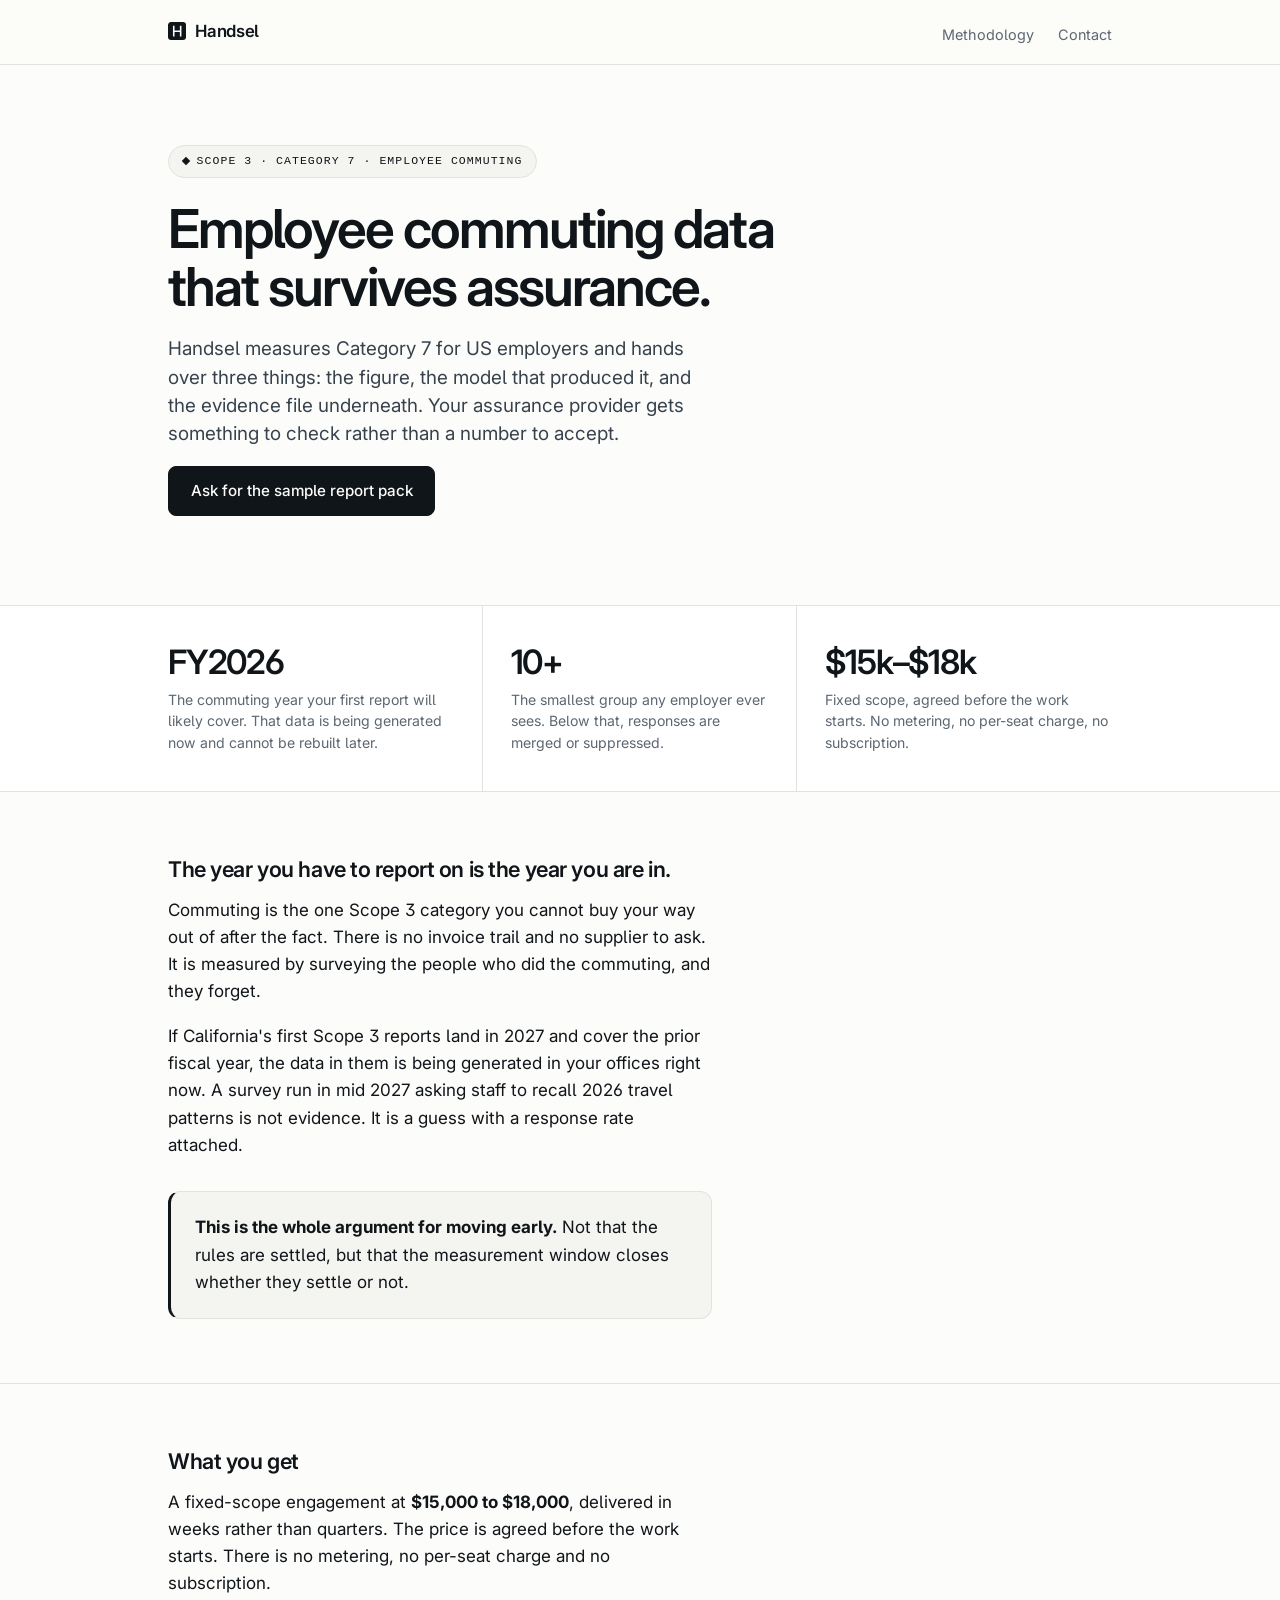
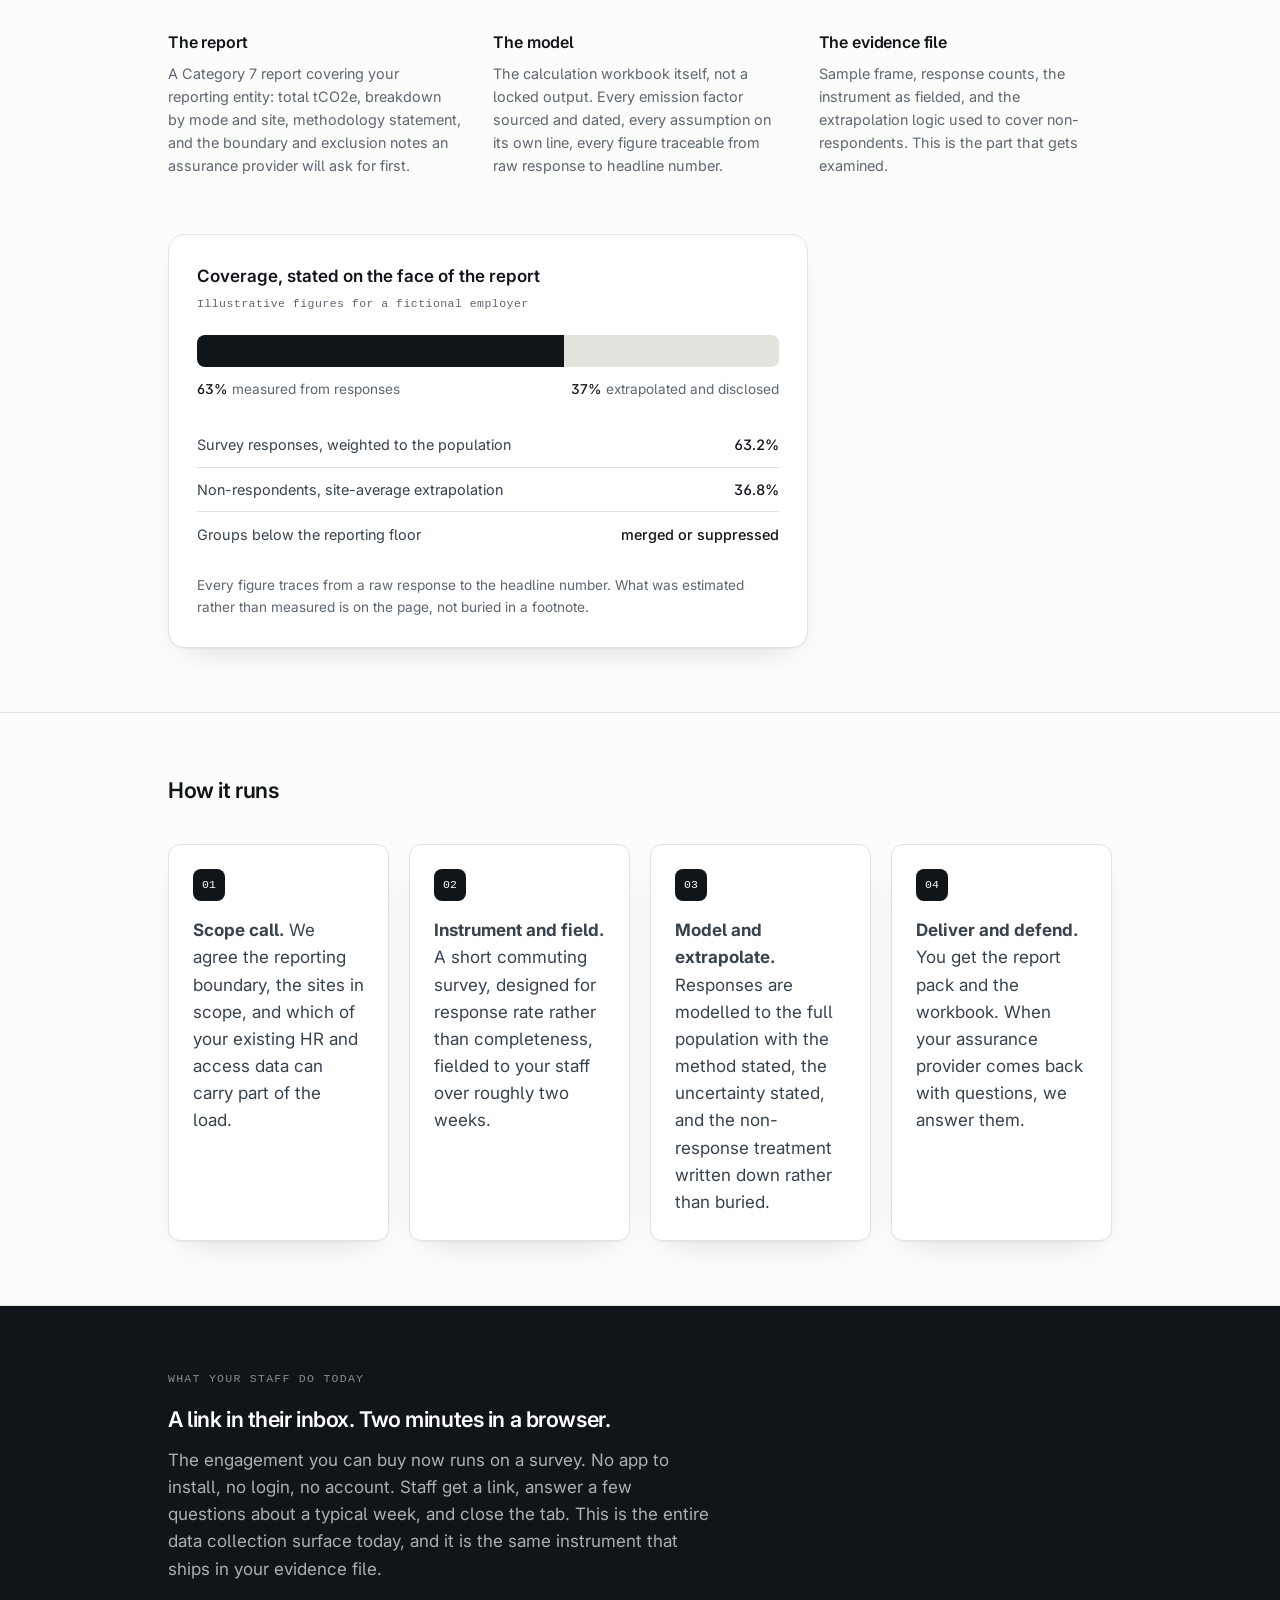
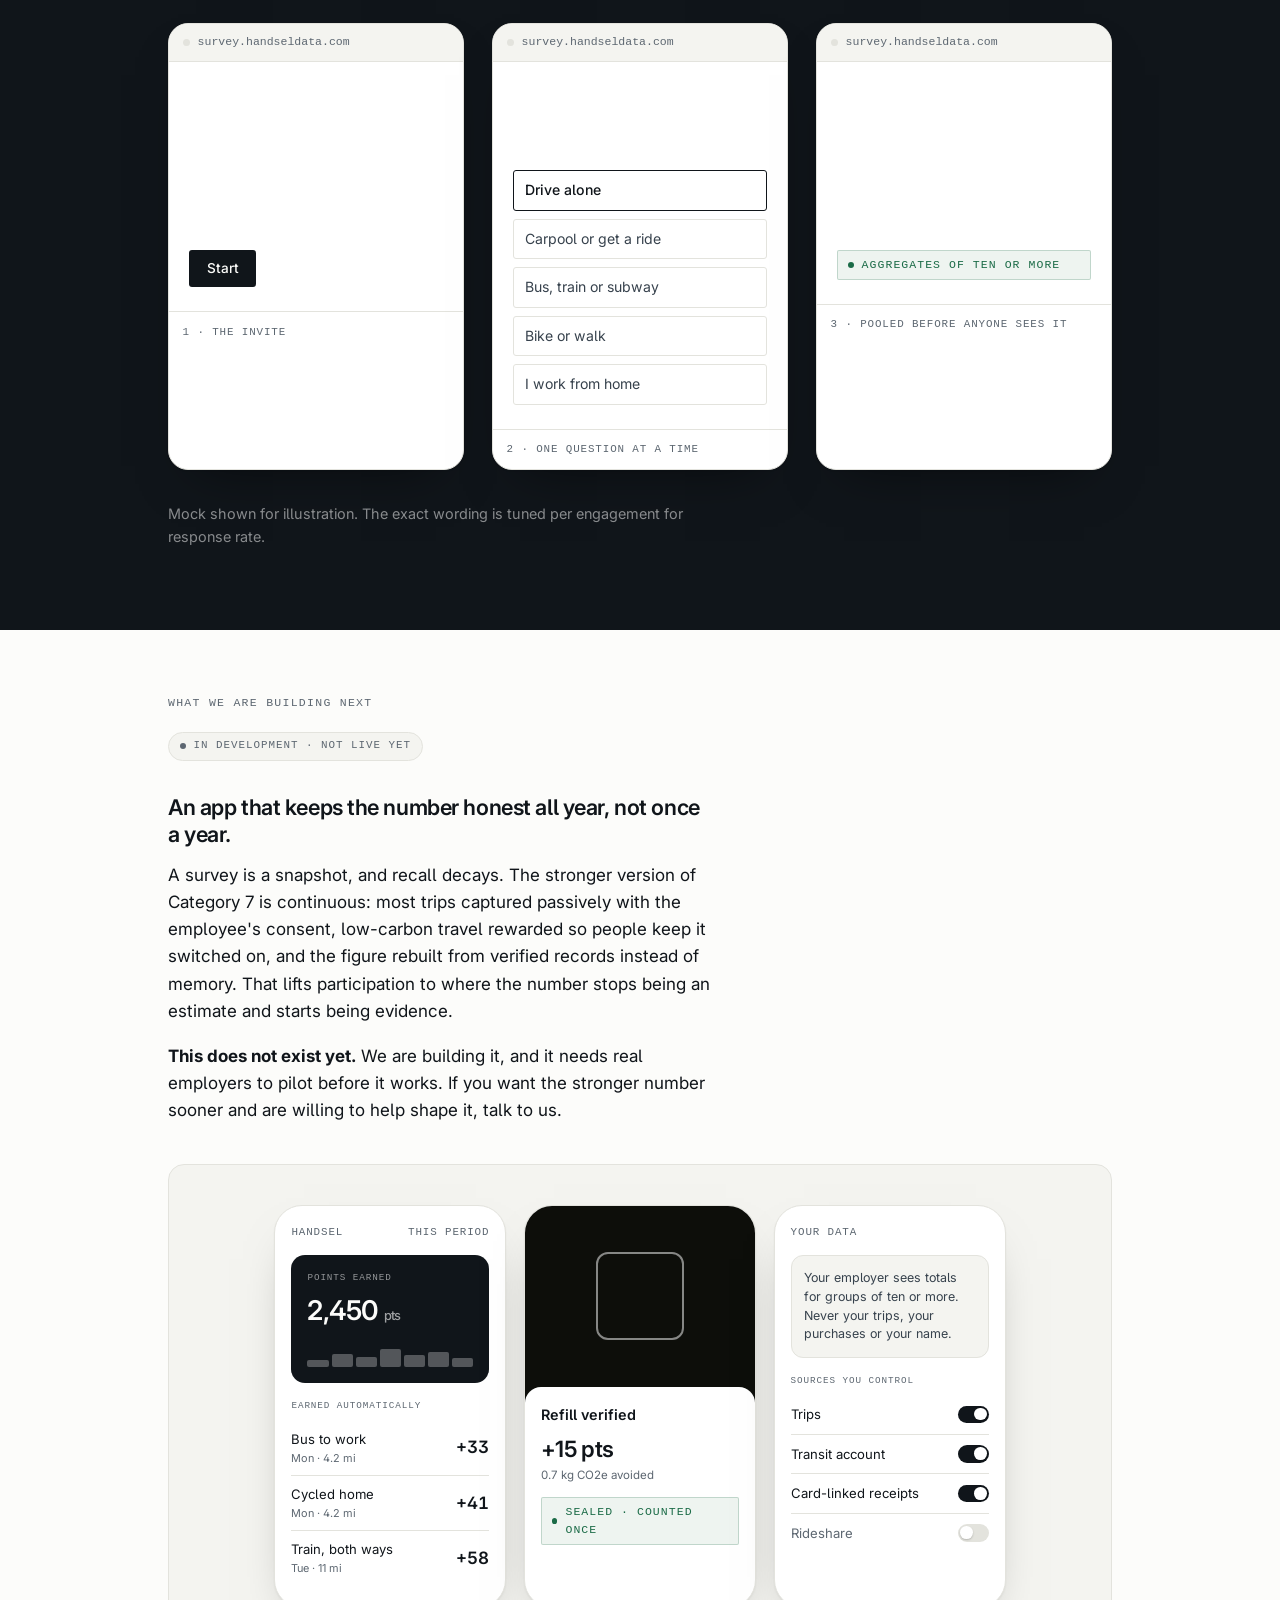
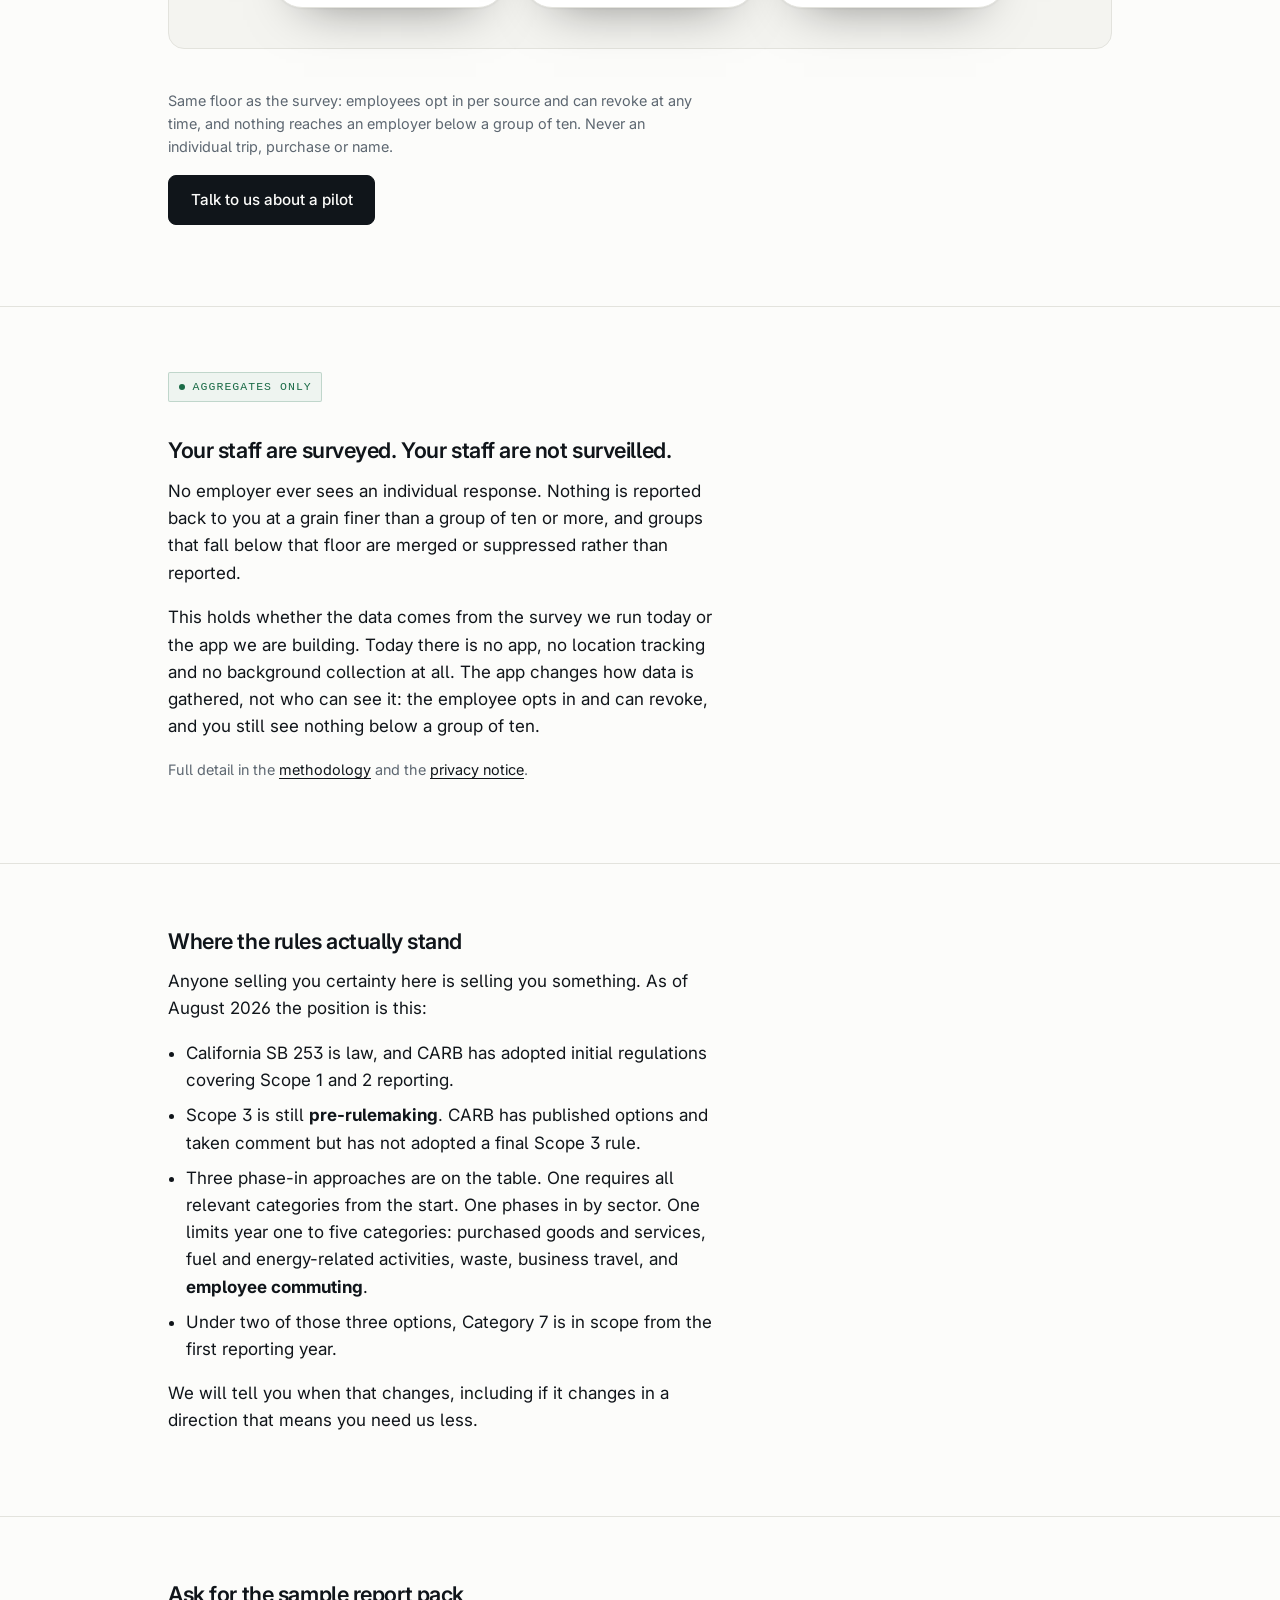
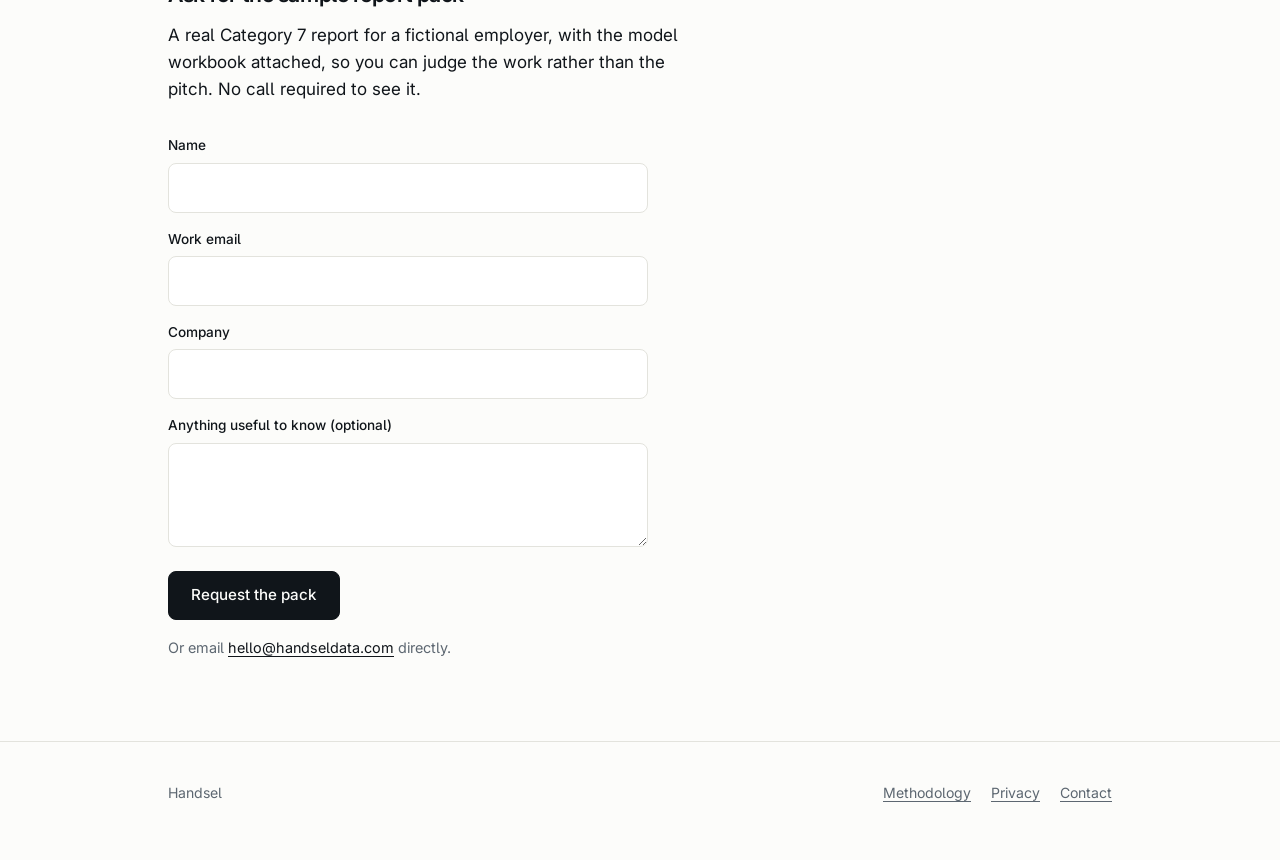
==== commit 3750f8fa: "Landing: add employee app as in-development pilot roadmap Present the app (passive trip capture, rew" ====
--- a/index.html
+++ b/index.html
@@ -125,9 +125,9 @@
 <section class="band-dark">
   <div class="wrap">
     <div class="measure">
-      <p class="eyebrow">What your staff actually do</p>
+      <p class="eyebrow">What your staff do today</p>
       <h2>A link in their inbox. Two minutes in a browser.</h2>
-      <p>No app to install, no login, no account. Staff get a link, answer a few questions about a typical week, and close the tab. This is the entire data collection surface, and it is the same instrument that ships in your evidence file.</p>
+      <p>The engagement you can buy now runs on a survey. No app to install, no login, no account. Staff get a link, answer a few questions about a typical week, and close the tab. This is the entire data collection surface today, and it is the same instrument that ships in your evidence file.</p>
     </div>
 
     <div class="phones" aria-hidden="true">
@@ -175,11 +175,71 @@
 </section>
 
 <section>
+  <div class="wrap">
+    <div class="measure">
+      <p class="eyebrow">What we are building next</p>
+      <p class="badge">In development · not live yet</p>
+      <h2 style="margin-top:1rem">An app that keeps the number honest all year, not once a year.</h2>
+      <p>A survey is a snapshot, and recall decays. The stronger version of Category 7 is continuous: most trips captured passively with the employee's consent, low-carbon travel rewarded so people keep it switched on, and the figure rebuilt from verified records instead of memory. That lifts participation to where the number stops being an estimate and starts being evidence.</p>
+      <p><strong>This does not exist yet.</strong> We are building it, and it needs real employers to pilot before it works. If you want the stronger number sooner and are willing to help shape it, talk to us.</p>
+    </div>
+
+    <div class="showcase" aria-hidden="true">
+      <div class="phones2">
+        <div class="appph">
+          <div class="appscreen">
+            <div class="app-h"><span>Handsel</span><span>This period</span></div>
+            <div class="bal">
+              <div class="bal-l">Points earned</div>
+              <div class="bal-v">2,450 <span>pts</span></div>
+              <div class="spark"><i style="height:35%"></i><i style="height:60%"></i><i style="height:45%"></i><i style="height:80%"></i><i style="height:55%"></i><i style="height:70%"></i><i style="height:40%"></i></div>
+            </div>
+            <p class="app-mini">Earned automatically</p>
+            <div class="earn"><div><div class="e-what">Bus to work</div><div class="e-when">Mon · 4.2 mi</div></div><b>+33</b></div>
+            <div class="earn"><div><div class="e-what">Cycled home</div><div class="e-when">Mon · 4.2 mi</div></div><b>+41</b></div>
+            <div class="earn"><div><div class="e-what">Train, both ways</div><div class="e-when">Tue · 11 mi</div></div><b>+58</b></div>
+          </div>
+        </div>
+
+        <div class="appph">
+          <div class="scanscreen">
+            <div class="reticle"></div>
+            <div class="scan-sheet">
+              <div class="ss-title">Refill verified</div>
+              <div class="ss-pts">+15 pts</div>
+              <div class="ss-sub">0.7 kg CO2e avoided</div>
+              <span class="sealed">Sealed · counted once</span>
+            </div>
+          </div>
+        </div>
+
+        <div class="appph">
+          <div class="appscreen">
+            <div class="app-h"><span>Your data</span></div>
+            <div class="privacy-note">Your employer sees totals for groups of ten or more. Never your trips, your purchases or your name.</div>
+            <p class="app-mini">Sources you control</p>
+            <div class="src"><span>Trips</span><span class="tog on"></span></div>
+            <div class="src"><span>Transit account</span><span class="tog on"></span></div>
+            <div class="src"><span>Card-linked receipts</span><span class="tog on"></span></div>
+            <div class="src"><span class="s-off">Rideshare</span><span class="tog"></span></div>
+          </div>
+        </div>
+      </div>
+    </div>
+
+    <div class="measure">
+      <p class="small">Same floor as the survey: employees opt in per source and can revoke at any time, and nothing reaches an employer below a group of ten. Never an individual trip, purchase or name.</p>
+      <p><a class="btn" href="mailto:hello@handseldata.com?subject=Handsel%20app%20pilot">Talk to us about a pilot</a></p>
+    </div>
+  </div>
+</section>
+
+<section>
   <div class="wrap"><div class="measure">
     <p class="sealed">Aggregates only</p>
     <h2 style="margin-top:1.1rem">Your staff are surveyed. Your staff are not surveilled.</h2>
     <p>No employer ever sees an individual response. Nothing is reported back to you at a grain finer than a group of ten or more, and groups that fall below that floor are merged or suppressed rather than reported.</p>
-    <p>There is no app to install, no location tracking and no background collection. People answer questions about a typical week and that is the entire data collection surface.</p>
+    <p>This holds whether the data comes from the survey we run today or the app we are building. Today there is no app, no location tracking and no background collection at all. The app changes how data is gathered, not who can see it: the employee opts in and can revoke, and you still see nothing below a group of ten.</p>
     <p class="small">Full detail in the <a href="/methodology.html">methodology</a> and the <a href="/privacy.html">privacy notice</a>.</p>
   </div>
   </div>
--- a/styles.css
+++ b/styles.css
@@ -470,6 +470,90 @@
   padding: 0.7rem 0.85rem;
 }
 
+/* ---------- Roadmap badge ---------- */
+
+.badge {
+  display: inline-flex;
+  align-items: center;
+  gap: 0.45rem;
+  font-family: var(--mono);
+  font-size: 0.68rem;
+  letter-spacing: 0.09em;
+  text-transform: uppercase;
+  color: var(--ink-muted);
+  background: var(--surface);
+  border: 1px solid var(--rule);
+  border-radius: 100px;
+  padding: 0.3rem 0.7rem;
+}
+.badge::before {
+  content: "";
+  width: 6px; height: 6px;
+  border-radius: 50%;
+  background: var(--ink-muted);
+}
+
+/* ---------- App showcase (roadmap / pilot) ---------- */
+
+.showcase {
+  background: var(--surface);
+  border: 1px solid var(--rule);
+  border-radius: var(--radius-lg);
+  padding: 2.5rem 1.5rem;
+  margin: 2.5rem 0;
+}
+
+.phones2 { display: flex; gap: 1.1rem; justify-content: center; flex-wrap: wrap; }
+
+.appph {
+  width: 14.5rem;
+  background: #fff;
+  border: 1px solid var(--rule);
+  border-radius: 28px;
+  overflow: hidden;
+  box-shadow: 0 1px 2px rgba(16, 21, 26, 0.05), 0 24px 50px -30px rgba(0, 0, 0, 0.5);
+}
+
+.appscreen { padding: 1.1rem 1rem 1.3rem; min-height: 20rem; display: flex; flex-direction: column; }
+
+.app-h {
+  display: flex; align-items: center; justify-content: space-between;
+  font-family: var(--mono); font-size: 0.68rem; letter-spacing: 0.08em;
+  text-transform: uppercase; color: var(--ink-muted); margin-bottom: 0.9rem;
+}
+
+.bal { background: var(--ink); color: var(--paper); border-radius: 14px; padding: 1rem; }
+.bal-l { font-family: var(--mono); font-size: 0.58rem; letter-spacing: 0.1em; text-transform: uppercase; color: rgba(255, 255, 255, 0.55); }
+.bal-v { font-size: 1.7rem; font-weight: 600; letter-spacing: -0.03em; margin-top: 0.2rem; }
+.bal-v span { font-size: 0.8rem; font-weight: 500; color: rgba(255, 255, 255, 0.6); }
+.spark { display: flex; align-items: flex-end; gap: 3px; height: 1.4rem; margin-top: 0.75rem; }
+.spark i { flex: 1; background: rgba(255, 255, 255, 0.28); border-radius: 2px; }
+
+.app-mini { font-family: var(--mono); font-size: 0.58rem; letter-spacing: 0.1em; text-transform: uppercase; color: var(--ink-muted); margin: 1rem 0 0.4rem; }
+
+.earn { display: flex; align-items: center; justify-content: space-between; gap: 0.5rem; padding: 0.5rem 0; border-bottom: 1px solid var(--rule); }
+.earn:last-child { border-bottom: 0; }
+.earn .e-what { font-size: 0.82rem; color: var(--ink); }
+.earn .e-when { font-size: 0.68rem; color: var(--ink-muted); }
+.earn b { color: var(--ink); font-weight: 600; font-variant-numeric: tabular-nums; }
+
+.scanscreen { background: #0d0e0a; min-height: 22.2rem; display: flex; flex-direction: column; justify-content: flex-end; }
+.reticle { flex: 1; display: flex; align-items: center; justify-content: center; }
+.reticle::before { content: ""; width: 5.5rem; height: 5.5rem; border: 2px solid rgba(255, 255, 255, 0.5); border-radius: 12px; }
+.scan-sheet { background: #fff; border-radius: 16px 16px 0 0; padding: 1rem; }
+.ss-title { font-weight: 600; font-size: 0.9rem; }
+.ss-pts { font-size: 1.4rem; font-weight: 600; letter-spacing: -0.03em; margin-top: 0.3rem; }
+.ss-sub { font-size: 0.72rem; color: var(--ink-muted); margin-bottom: 0.75rem; }
+
+.privacy-note { background: var(--surface); border: 1px solid var(--rule); border-radius: 12px; padding: 0.8rem; font-size: 0.78rem; color: var(--ink-2); line-height: 1.5; }
+.src { display: flex; align-items: center; justify-content: space-between; padding: 0.55rem 0; border-bottom: 1px solid var(--rule); font-size: 0.82rem; }
+.src:last-child { border-bottom: 0; }
+.src .s-off { color: var(--ink-muted); }
+.tog { width: 1.9rem; height: 1.1rem; border-radius: 100px; background: var(--rule); position: relative; flex: none; }
+.tog::after { content: ""; position: absolute; top: 2px; left: 2px; width: 0.8rem; height: 0.8rem; border-radius: 50%; background: #fff; box-shadow: 0 1px 2px rgba(0, 0, 0, 0.2); }
+.tog.on { background: var(--ink); }
+.tog.on::after { left: auto; right: 2px; }
+
 /* ---------- Form ---------- */
 
 .form { margin-top: 2rem; max-width: 30rem; }
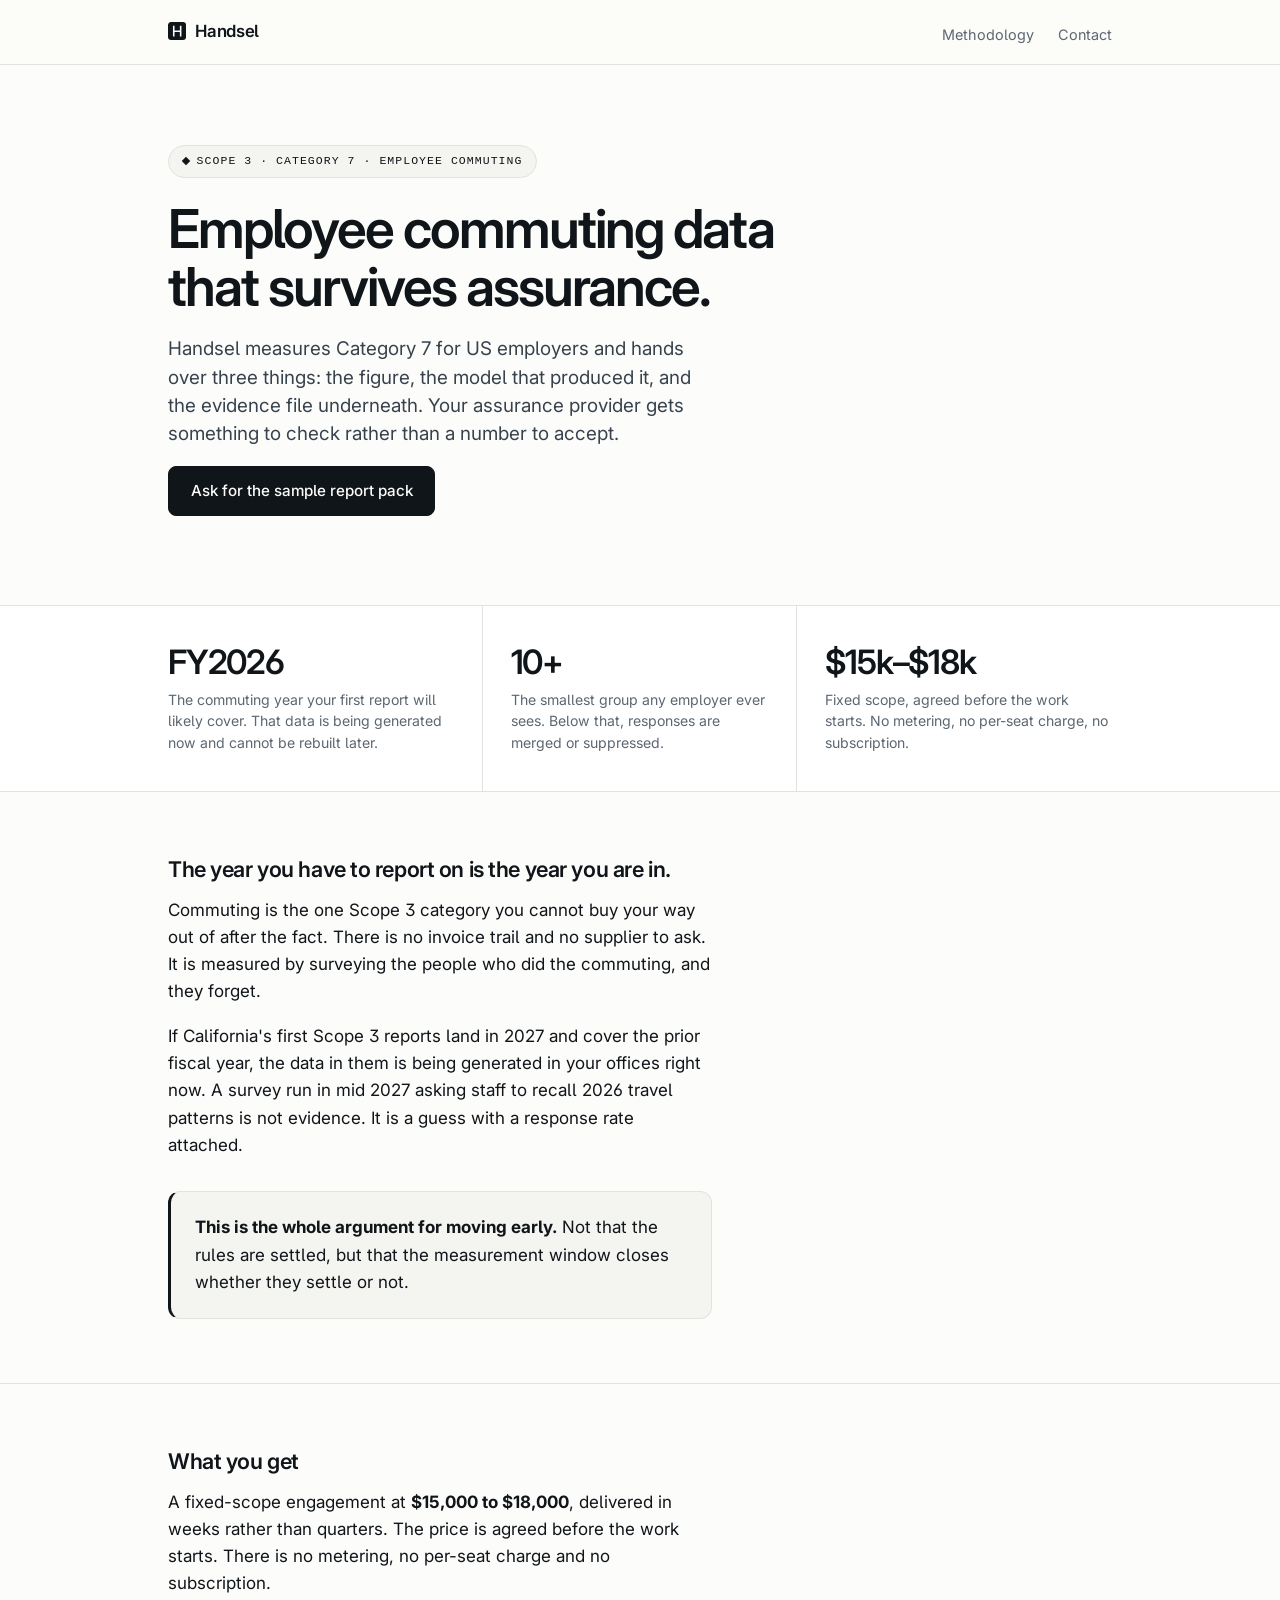
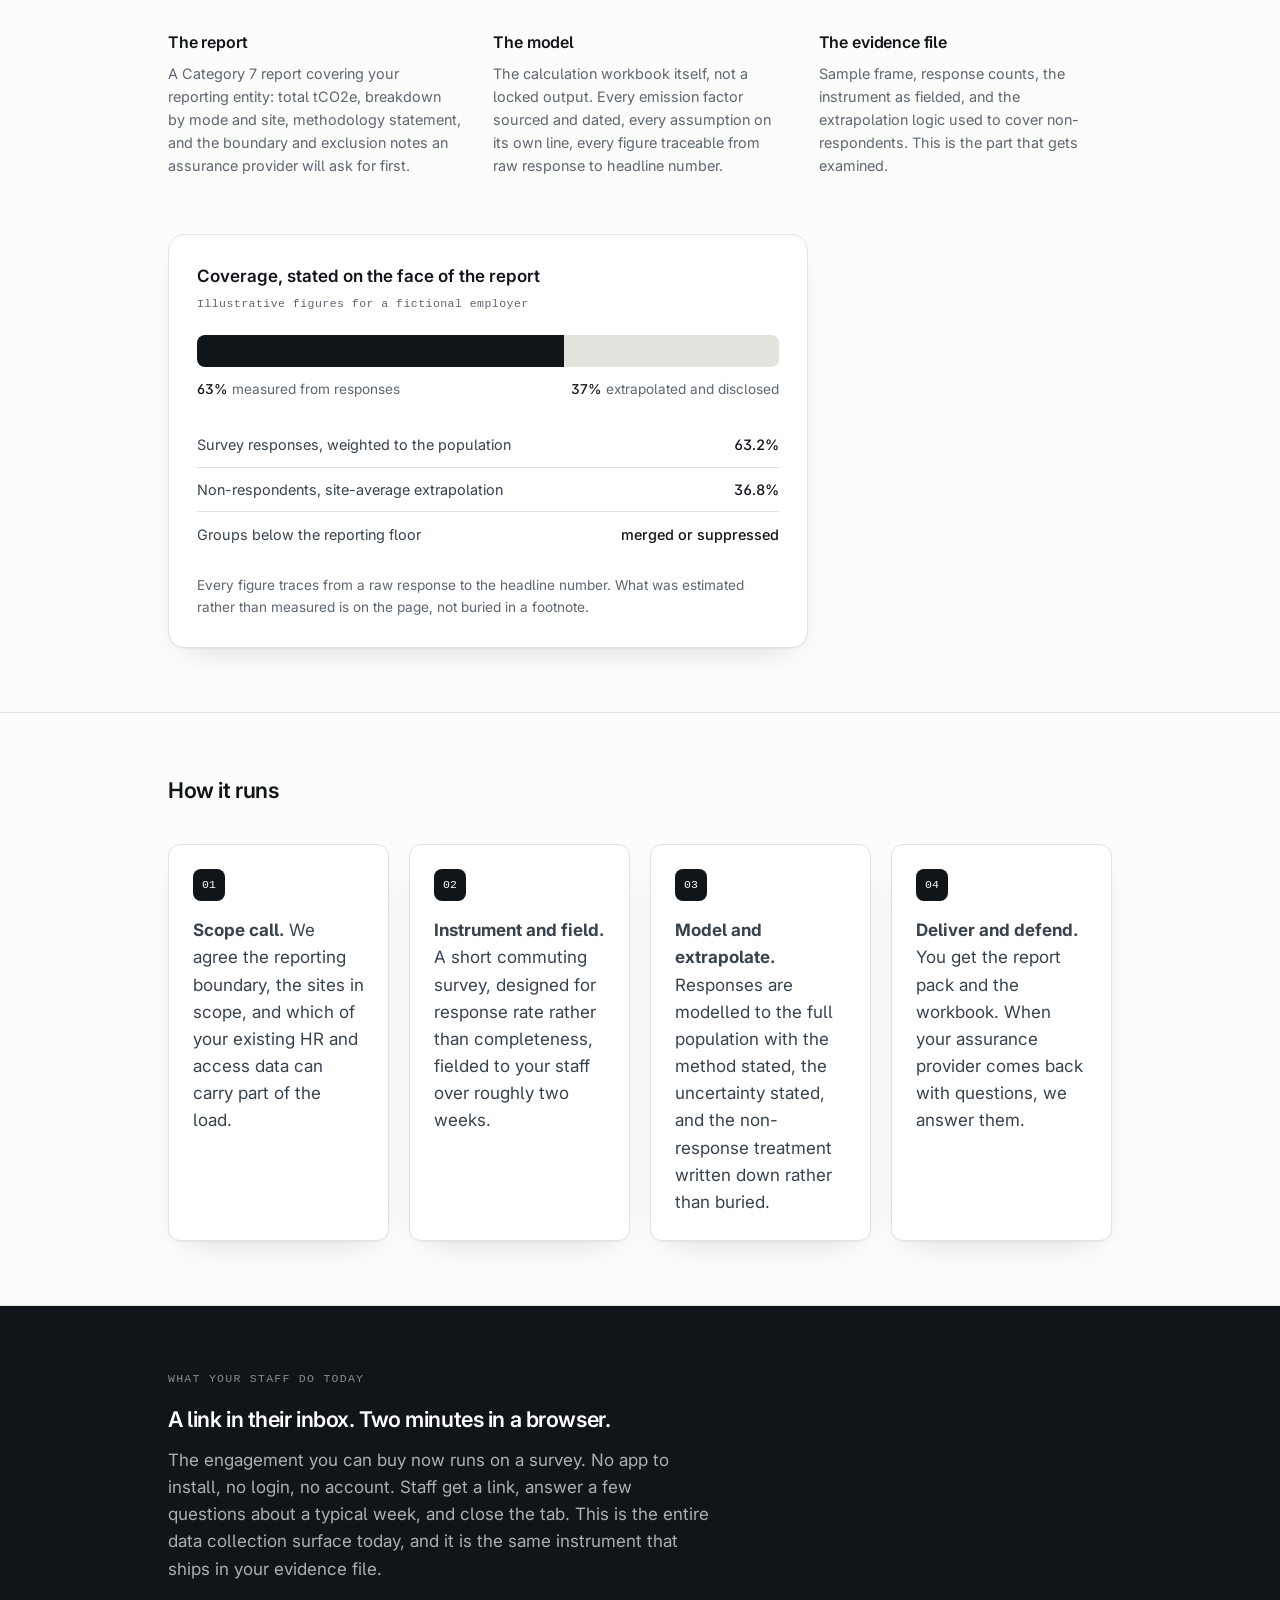
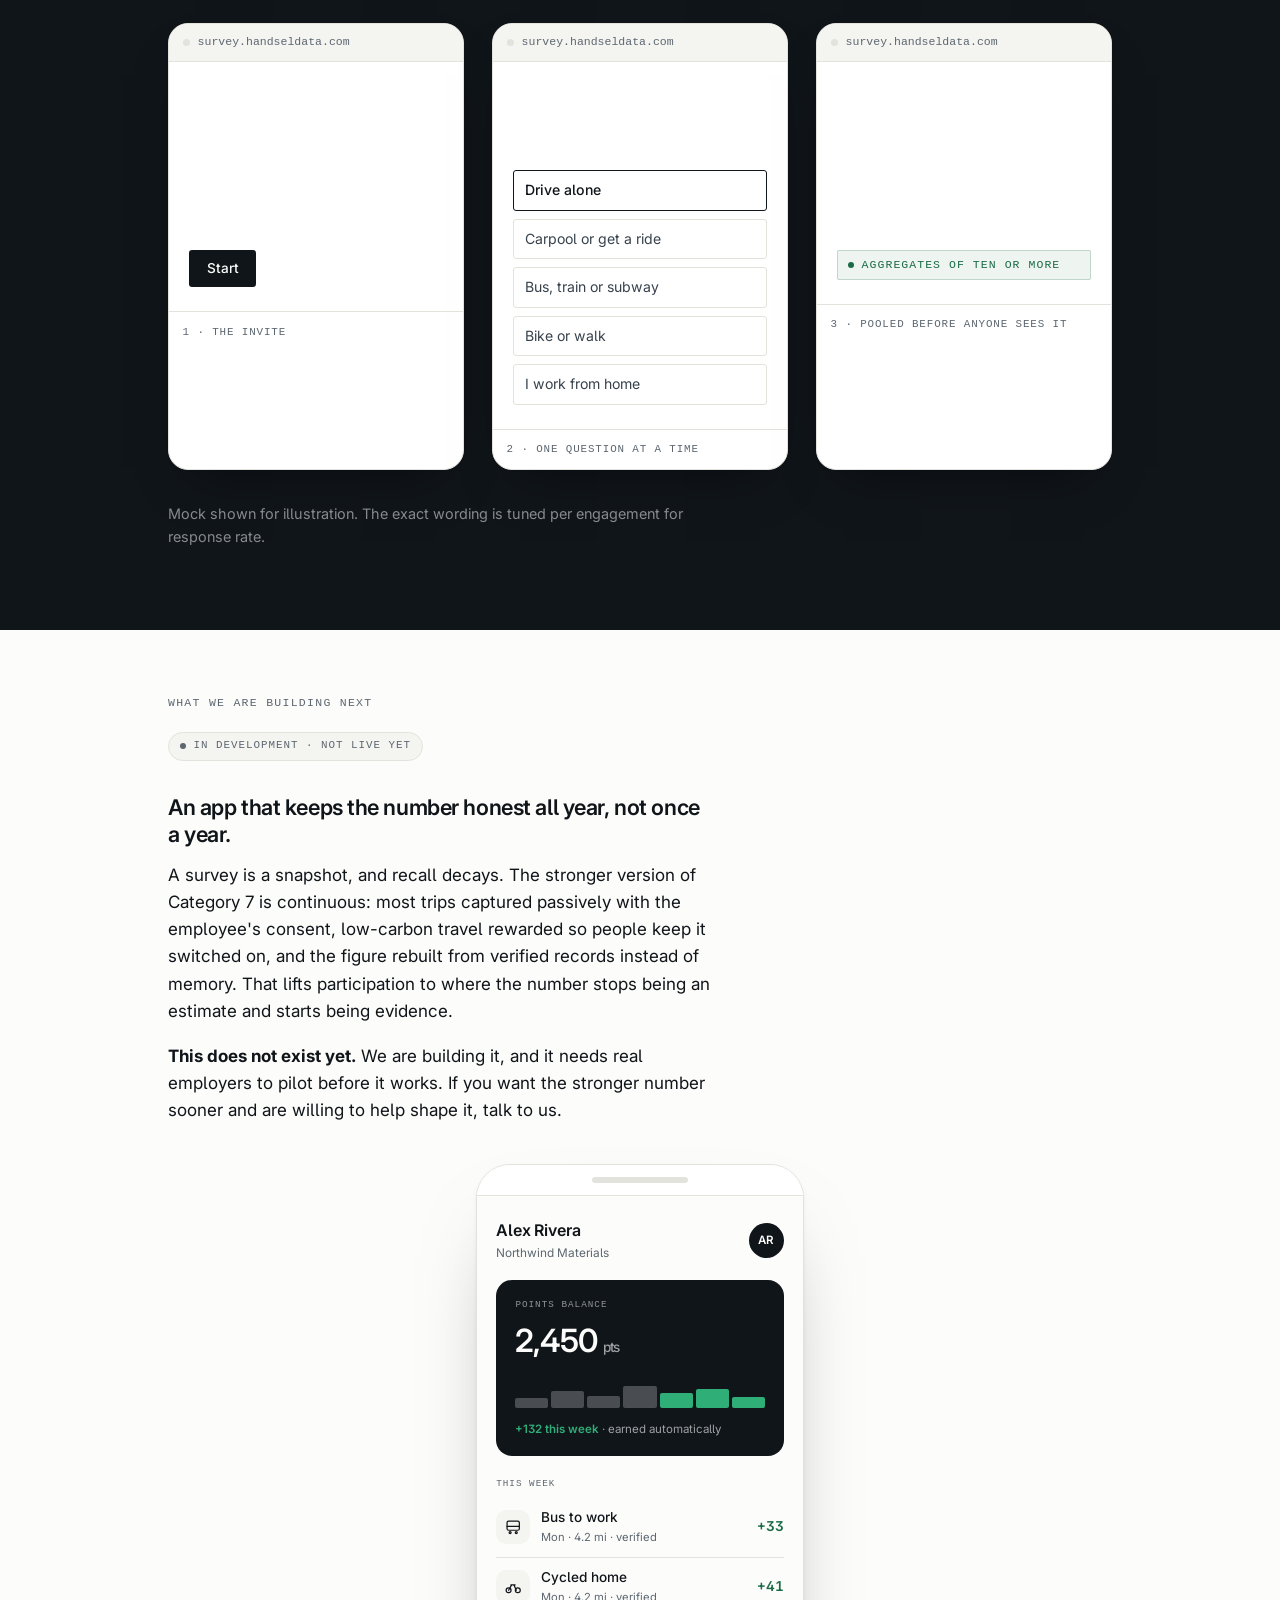
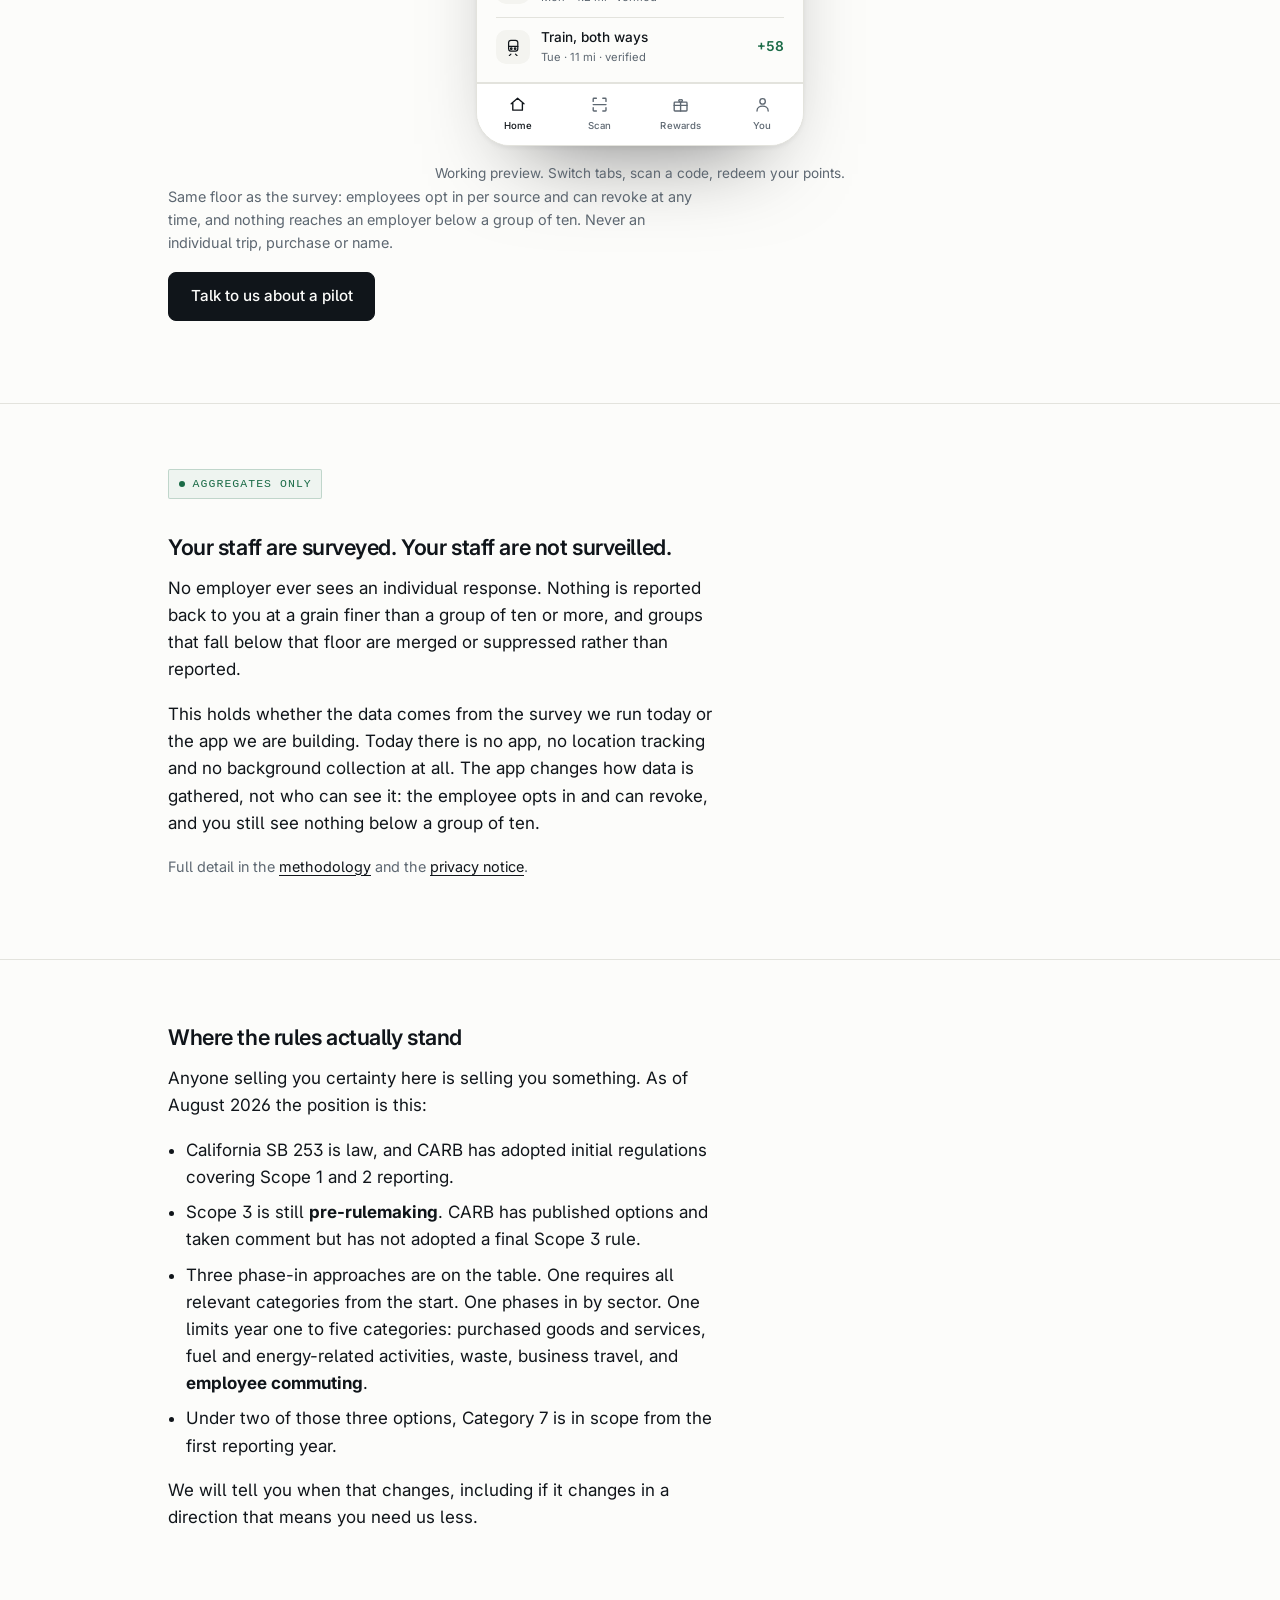
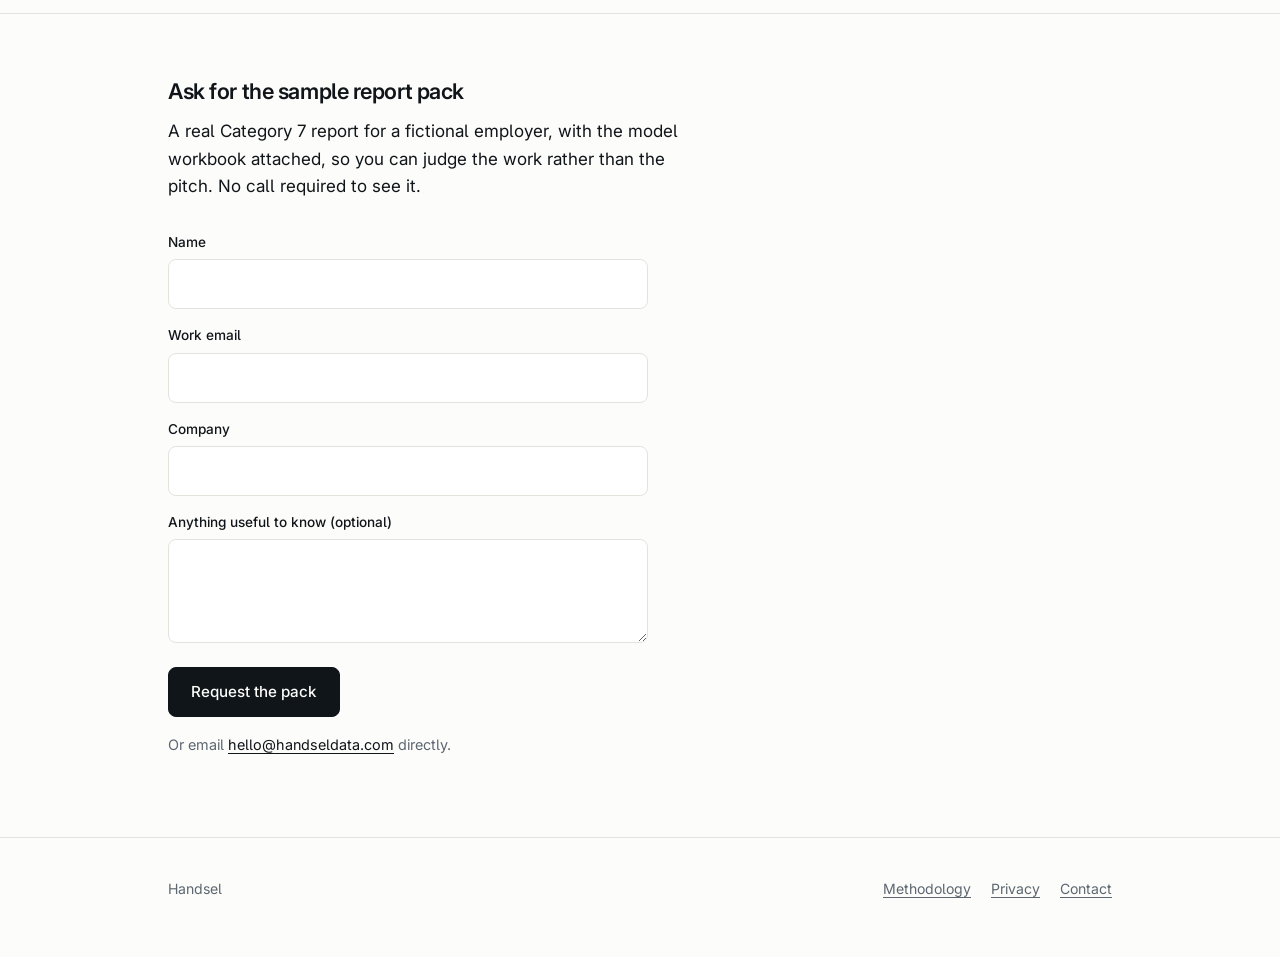
==== commit ae1e6fbd: "Landing: interactive employee-app preview Replace the static three-phone mock with a single working " ====
--- a/index.html
+++ b/index.html
@@ -184,47 +184,98 @@
       <p><strong>This does not exist yet.</strong> We are building it, and it needs real employers to pilot before it works. If you want the stronger number sooner and are willing to help shape it, talk to us.</p>
     </div>
 
-    <div class="showcase" aria-hidden="true">
-      <div class="phones2">
-        <div class="appph">
-          <div class="appscreen">
-            <div class="app-h"><span>Handsel</span><span>This period</span></div>
-            <div class="bal">
-              <div class="bal-l">Points earned</div>
-              <div class="bal-v">2,450 <span>pts</span></div>
-              <div class="spark"><i style="height:35%"></i><i style="height:60%"></i><i style="height:45%"></i><i style="height:80%"></i><i style="height:55%"></i><i style="height:70%"></i><i style="height:40%"></i></div>
-            </div>
-            <p class="app-mini">Earned automatically</p>
-            <div class="earn"><div><div class="e-what">Bus to work</div><div class="e-when">Mon · 4.2 mi</div></div><b>+33</b></div>
-            <div class="earn"><div><div class="e-what">Cycled home</div><div class="e-when">Mon · 4.2 mi</div></div><b>+41</b></div>
-            <div class="earn"><div><div class="e-what">Train, both ways</div><div class="e-when">Tue · 11 mi</div></div><b>+58</b></div>
-          </div>
+    <div class="appwrap">
+      <div class="device" id="hsApp" role="group" aria-label="Interactive preview of the Handsel employee app">
+        <div class="device-top"></div>
+        <div class="screenport">
+
+          <section class="scrn is-active" data-screen="home">
+            <div class="scrn-top">
+              <div><div class="hello">Alex Rivera</div><div class="sub2">Northwind Materials</div></div>
+              <div class="ava">AR</div>
+            </div>
+            <div class="ptcard">
+              <div class="ptl">Points balance</div>
+              <div class="ptv"><span data-pts>2,450</span> <small>pts</small></div>
+              <div class="spark"><i style="height:35%"></i><i style="height:60%"></i><i style="height:45%"></i><i style="height:80%"></i><i class="hi" style="height:55%"></i><i class="hi" style="height:70%"></i><i class="hi" style="height:40%"></i></div>
+              <div class="ptmeta"><b>+132 this week</b> · earned automatically</div>
+            </div>
+            <div class="sec-label">This week</div>
+            <div class="trip">
+              <span class="tico"><svg viewBox="0 0 24 24"><rect x="4" y="4" width="16" height="12" rx="2"/><path d="M4 11h16"/><circle cx="8" cy="19" r="1.3"/><circle cx="16" cy="19" r="1.3"/></svg></span>
+              <div class="tmid"><div class="tw">Bus to work</div><div class="tsub">Mon · 4.2 mi · verified</div></div>
+              <span class="tpts">+33</span>
+            </div>
+            <div class="trip">
+              <span class="tico"><svg viewBox="0 0 24 24"><circle cx="6" cy="16" r="3.2"/><circle cx="18" cy="16" r="3.2"/><path d="M6 16l4-7h4.5M9 9h4l3 7"/></svg></span>
+              <div class="tmid"><div class="tw">Cycled home</div><div class="tsub">Mon · 4.2 mi · verified</div></div>
+              <span class="tpts">+41</span>
+            </div>
+            <div class="trip">
+              <span class="tico"><svg viewBox="0 0 24 24"><rect x="6" y="3" width="12" height="14" rx="3"/><path d="M6 11h12M9 21l-2 2M15 21l2 2"/><circle cx="9.5" cy="14" r="1"/><circle cx="14.5" cy="14" r="1"/></svg></span>
+              <div class="tmid"><div class="tw">Train, both ways</div><div class="tsub">Tue · 11 mi · verified</div></div>
+              <span class="tpts">+58</span>
+            </div>
+          </section>
+
+          <section class="scrn" data-screen="scan">
+            <div class="sec-label">Scan a code</div>
+            <div class="scan-view"><div class="ret"></div><div class="scanline"></div></div>
+            <p class="scan-cap">Point the camera at a 2D code on a pack or receipt. Most points arrive without this.</p>
+            <button type="button" class="btn btn-block" id="scanBtn">Simulate a scan</button>
+            <div class="sealres" id="scanRes" hidden>
+              <div class="sr-t">Refill verified</div>
+              <div class="sr-p">+15 pts</div>
+              <div class="sr-s">0.7 kg CO2e avoided</div>
+              <span class="sealed">Sealed · counted once</span>
+            </div>
+          </section>
+
+          <section class="scrn" data-screen="rewards">
+            <div class="sec-label">Rewards</div>
+            <p class="bal-line">Balance <b><span data-pts>2,450</span> pts</b>. Redeem for real products, never cash.</p>
+            <div class="rwd">
+              <div class="rwd-mid"><div class="rwd-t">Repair credit</div><div class="rwd-c">800 pts</div></div>
+              <button type="button" class="redeem" data-cost="800">Redeem</button>
+            </div>
+            <div class="rwd">
+              <div class="rwd-mid"><div class="rwd-t">Refill starter kit</div><div class="rwd-c">1,200 pts</div></div>
+              <button type="button" class="redeem" data-cost="1200">Redeem</button>
+            </div>
+            <div class="rwd">
+              <div class="rwd-mid"><div class="rwd-t">Coffee subscription, one month</div><div class="rwd-c">2,000 pts</div></div>
+              <button type="button" class="redeem" data-cost="2000">Redeem</button>
+            </div>
+            <div class="rwd">
+              <div class="rwd-mid"><div class="rwd-t">Transit pass credit</div><div class="rwd-c">3,500 pts</div></div>
+              <button type="button" class="redeem" data-cost="3500">Redeem</button>
+            </div>
+          </section>
+
+          <section class="scrn" data-screen="you">
+            <div class="sec-label">Your impact</div>
+            <div class="impact">
+              <div class="ic"><div class="n g">312 kg</div><div class="t">CO2e avoided this year</div></div>
+              <div class="ic"><div class="n">84%</div><div class="t">of trips verified passively</div></div>
+            </div>
+            <div class="sec-label">Your data</div>
+            <div class="privacy-note">Your employer sees totals for groups of ten or more. Never your trips, your purchases or your name.</div>
+            <div class="sec-label">Sources you control</div>
+            <div class="src"><span>Trips</span><button type="button" class="tog on" aria-pressed="true" aria-label="Trips"></button></div>
+            <div class="src"><span>Transit account</span><button type="button" class="tog on" aria-pressed="true" aria-label="Transit account"></button></div>
+            <div class="src"><span>Card-linked receipts</span><button type="button" class="tog on" aria-pressed="true" aria-label="Card-linked receipts"></button></div>
+            <div class="src off"><span>Rideshare</span><button type="button" class="tog" aria-pressed="false" aria-label="Rideshare"></button></div>
+          </section>
+
         </div>
-
-        <div class="appph">
-          <div class="scanscreen">
-            <div class="reticle"></div>
-            <div class="scan-sheet">
-              <div class="ss-title">Refill verified</div>
-              <div class="ss-pts">+15 pts</div>
-              <div class="ss-sub">0.7 kg CO2e avoided</div>
-              <span class="sealed">Sealed · counted once</span>
-            </div>
-          </div>
-        </div>
-
-        <div class="appph">
-          <div class="appscreen">
-            <div class="app-h"><span>Your data</span></div>
-            <div class="privacy-note">Your employer sees totals for groups of ten or more. Never your trips, your purchases or your name.</div>
-            <p class="app-mini">Sources you control</p>
-            <div class="src"><span>Trips</span><span class="tog on"></span></div>
-            <div class="src"><span>Transit account</span><span class="tog on"></span></div>
-            <div class="src"><span>Card-linked receipts</span><span class="tog on"></span></div>
-            <div class="src"><span class="s-off">Rideshare</span><span class="tog"></span></div>
-          </div>
-        </div>
-      </div>
+        <nav class="tabbar" aria-label="App preview navigation">
+          <button type="button" class="tab is-active" data-go="home" aria-selected="true"><svg viewBox="0 0 24 24"><path d="M4 11l8-7 8 7M6 10v9h12v-9"/></svg>Home</button>
+          <button type="button" class="tab" data-go="scan" aria-selected="false"><svg viewBox="0 0 24 24"><path d="M4 8V5a1 1 0 0 1 1-1h3M16 4h3a1 1 0 0 1 1 1v3M20 16v3a1 1 0 0 1-1 1h-3M8 20H5a1 1 0 0 1-1-1v-3M4 12h16"/></svg>Scan</button>
+          <button type="button" class="tab" data-go="rewards" aria-selected="false"><svg viewBox="0 0 24 24"><rect x="4" y="9" width="16" height="11" rx="1"/><path d="M4 13h16M12 9v11M12 9c-2.5 0-3.5-4 0-3 3.5-1 2.5 3 0 3z"/></svg>Rewards</button>
+          <button type="button" class="tab" data-go="you" aria-selected="false"><svg viewBox="0 0 24 24"><circle cx="12" cy="8" r="3.4"/><path d="M5 20c0-4 3.5-6 7-6s7 2 7 6"/></svg>You</button>
+        </nav>
+      </div>
+      <p class="apphint">Working preview. Switch tabs, scan a code, redeem your points.</p>
     </div>
 
     <div class="measure">
@@ -294,6 +345,75 @@
 
 </main>
 
+<script>
+(function () {
+  var app = document.getElementById('hsApp');
+  if (!app) return;
+
+  var pts = 2450;
+  function fmt(n) { return n.toLocaleString('en-US'); }
+
+  function render() {
+    app.querySelectorAll('[data-pts]').forEach(function (el) { el.textContent = fmt(pts); });
+    app.querySelectorAll('.redeem').forEach(function (b) {
+      if (b.dataset.done) return;
+      b.disabled = pts < parseInt(b.dataset.cost, 10);
+    });
+  }
+
+  function show(screen) {
+    app.querySelectorAll('.tab').forEach(function (t) {
+      var on = t.dataset.go === screen;
+      t.classList.toggle('is-active', on);
+      t.setAttribute('aria-selected', on ? 'true' : 'false');
+    });
+    app.querySelectorAll('.scrn').forEach(function (s) {
+      s.classList.toggle('is-active', s.dataset.screen === screen);
+    });
+  }
+
+  app.querySelectorAll('.tab').forEach(function (t) {
+    t.addEventListener('click', function () { show(t.dataset.go); });
+  });
+
+  var scanBtn = document.getElementById('scanBtn');
+  var scanRes = document.getElementById('scanRes');
+  if (scanBtn) {
+    scanBtn.addEventListener('click', function () {
+      pts += 15;
+      render();
+      scanRes.hidden = false;
+      scanRes.classList.remove('pop');
+      void scanRes.offsetWidth;
+      scanRes.classList.add('pop');
+    });
+  }
+
+  app.querySelectorAll('.redeem').forEach(function (b) {
+    b.addEventListener('click', function () {
+      var cost = parseInt(b.dataset.cost, 10);
+      if (b.dataset.done || pts < cost) return;
+      pts -= cost;
+      b.dataset.done = '1';
+      b.disabled = true;
+      b.textContent = 'Redeemed';
+      b.classList.add('is-done');
+      render();
+    });
+  });
+
+  app.querySelectorAll('.tog').forEach(function (t) {
+    t.addEventListener('click', function () {
+      var on = t.classList.toggle('on');
+      t.setAttribute('aria-pressed', on ? 'true' : 'false');
+      t.parentElement.classList.toggle('off', !on);
+    });
+  });
+
+  render();
+})();
+</script>
+
 <footer>
   <div class="wrap">
     <div>Handsel</div>
--- a/styles.css
+++ b/styles.css
@@ -11,6 +11,7 @@
   --rule:       #e3e3dd;
   --sealed:     #1b6b47;
   --sealed-bg:  #eef4f0;
+  --sealed-br:  #2fae77;
 
   --measure: 34rem;
   --wide: 62rem;
@@ -493,66 +494,110 @@
   background: var(--ink-muted);
 }
 
-/* ---------- App showcase (roadmap / pilot) ---------- */
-
-.showcase {
-  background: var(--surface);
-  border: 1px solid var(--rule);
-  border-radius: var(--radius-lg);
-  padding: 2.5rem 1.5rem;
-  margin: 2.5rem 0;
-}
-
-.phones2 { display: flex; gap: 1.1rem; justify-content: center; flex-wrap: wrap; }
-
-.appph {
-  width: 14.5rem;
+/* ---------- Interactive app preview ---------- */
+
+.appwrap { display: flex; flex-direction: column; align-items: center; margin: 2.5rem 0 0; }
+
+.device {
+  width: 20.5rem;
+  max-width: 100%;
   background: #fff;
   border: 1px solid var(--rule);
-  border-radius: 28px;
+  border-radius: 34px;
   overflow: hidden;
-  box-shadow: 0 1px 2px rgba(16, 21, 26, 0.05), 0 24px 50px -30px rgba(0, 0, 0, 0.5);
-}
-
-.appscreen { padding: 1.1rem 1rem 1.3rem; min-height: 20rem; display: flex; flex-direction: column; }
-
-.app-h {
-  display: flex; align-items: center; justify-content: space-between;
-  font-family: var(--mono); font-size: 0.68rem; letter-spacing: 0.08em;
-  text-transform: uppercase; color: var(--ink-muted); margin-bottom: 0.9rem;
-}
-
-.bal { background: var(--ink); color: var(--paper); border-radius: 14px; padding: 1rem; }
-.bal-l { font-family: var(--mono); font-size: 0.58rem; letter-spacing: 0.1em; text-transform: uppercase; color: rgba(255, 255, 255, 0.55); }
-.bal-v { font-size: 1.7rem; font-weight: 600; letter-spacing: -0.03em; margin-top: 0.2rem; }
-.bal-v span { font-size: 0.8rem; font-weight: 500; color: rgba(255, 255, 255, 0.6); }
-.spark { display: flex; align-items: flex-end; gap: 3px; height: 1.4rem; margin-top: 0.75rem; }
-.spark i { flex: 1; background: rgba(255, 255, 255, 0.28); border-radius: 2px; }
-
-.app-mini { font-family: var(--mono); font-size: 0.58rem; letter-spacing: 0.1em; text-transform: uppercase; color: var(--ink-muted); margin: 1rem 0 0.4rem; }
-
-.earn { display: flex; align-items: center; justify-content: space-between; gap: 0.5rem; padding: 0.5rem 0; border-bottom: 1px solid var(--rule); }
-.earn:last-child { border-bottom: 0; }
-.earn .e-what { font-size: 0.82rem; color: var(--ink); }
-.earn .e-when { font-size: 0.68rem; color: var(--ink-muted); }
-.earn b { color: var(--ink); font-weight: 600; font-variant-numeric: tabular-nums; }
-
-.scanscreen { background: #0d0e0a; min-height: 22.2rem; display: flex; flex-direction: column; justify-content: flex-end; }
-.reticle { flex: 1; display: flex; align-items: center; justify-content: center; }
-.reticle::before { content: ""; width: 5.5rem; height: 5.5rem; border: 2px solid rgba(255, 255, 255, 0.5); border-radius: 12px; }
-.scan-sheet { background: #fff; border-radius: 16px 16px 0 0; padding: 1rem; }
-.ss-title { font-weight: 600; font-size: 0.9rem; }
-.ss-pts { font-size: 1.4rem; font-weight: 600; letter-spacing: -0.03em; margin-top: 0.3rem; }
-.ss-sub { font-size: 0.72rem; color: var(--ink-muted); margin-bottom: 0.75rem; }
+  box-shadow: 0 2px 4px rgba(16, 21, 26, 0.05), 0 44px 90px -46px rgba(0, 0, 0, 0.55);
+}
+
+.device-top { height: 1.9rem; display: flex; justify-content: center; align-items: center; background: #fff; }
+.device-top::after { content: ""; width: 6rem; height: 0.35rem; background: var(--rule); border-radius: 100px; }
+
+.screenport { position: relative; height: 30.5rem; background: var(--paper); border-top: 1px solid var(--rule); }
+.scrn { position: absolute; inset: 0; overflow-y: auto; padding: 1.35rem 1.2rem 1.4rem; display: none; }
+.scrn.is-active { display: block; }
+
+.scrn-top { display: flex; justify-content: space-between; align-items: center; margin-bottom: 1.1rem; }
+.hello { font-weight: 600; font-size: 1rem; letter-spacing: -0.01em; }
+.sub2 { font-size: 0.74rem; color: var(--ink-muted); }
+.ava { width: 2.2rem; height: 2.2rem; border-radius: 50%; background: var(--ink); color: var(--paper); display: flex; align-items: center; justify-content: center; font-size: 0.72rem; font-weight: 600; }
+
+.ptcard { background: var(--ink); color: var(--paper); border-radius: 16px; padding: 1.1rem 1.2rem; }
+.ptl { font-family: var(--mono); font-size: 0.58rem; letter-spacing: 0.11em; text-transform: uppercase; color: rgba(255, 255, 255, 0.55); }
+.ptv { font-size: 2rem; font-weight: 600; letter-spacing: -0.035em; margin-top: 0.15rem; }
+.ptv small { font-size: 0.85rem; font-weight: 500; color: rgba(255, 255, 255, 0.6); }
+.spark { display: flex; align-items: flex-end; gap: 3px; height: 1.7rem; margin-top: 0.9rem; }
+.spark i { flex: 1; background: rgba(255, 255, 255, 0.24); border-radius: 2px; }
+.spark i.hi { background: var(--sealed-br); }
+.ptmeta { font-size: 0.72rem; color: rgba(255, 255, 255, 0.6); margin-top: 0.75rem; }
+.ptmeta b { color: var(--sealed-br); font-weight: 600; }
+
+.sec-label { font-family: var(--mono); font-size: 0.58rem; letter-spacing: 0.11em; text-transform: uppercase; color: var(--ink-muted); margin: 1.3rem 0 0.4rem; }
+
+.trip { display: flex; align-items: center; gap: 0.7rem; padding: 0.6rem 0; border-bottom: 1px solid var(--rule); }
+.trip:last-child { border-bottom: 0; }
+.tico { width: 2.1rem; height: 2.1rem; border-radius: 10px; background: var(--surface); display: flex; align-items: center; justify-content: center; flex: none; }
+.tico svg { width: 1.15rem; height: 1.15rem; stroke: var(--ink); fill: none; stroke-width: 1.6; stroke-linecap: round; stroke-linejoin: round; }
+.tmid { flex: 1; min-width: 0; }
+.tw { font-size: 0.85rem; font-weight: 500; }
+.tsub { font-size: 0.7rem; color: var(--ink-muted); }
+.tpts { font-size: 0.85rem; font-weight: 600; color: var(--sealed); font-variant-numeric: tabular-nums; }
+
+/* Scan */
+.scan-view { position: relative; background: #0d0e0a; border-radius: 16px; height: 15.5rem; display: flex; align-items: center; justify-content: center; overflow: hidden; margin-bottom: 1rem; }
+.ret { width: 9rem; height: 9rem; border: 2px solid rgba(255, 255, 255, 0.55); border-radius: 16px; }
+.scanline { position: absolute; left: 22%; right: 22%; height: 2px; background: var(--sealed-br); box-shadow: 0 0 10px var(--sealed-br); animation: scanmove 2.6s ease-in-out infinite; }
+@keyframes scanmove { 0% { top: 24%; } 50% { top: 74%; } 100% { top: 24%; } }
+.scan-cap { text-align: center; font-size: 0.8rem; color: var(--ink-muted); margin-bottom: 1rem; }
+.btn-block { display: block; width: 100%; text-align: center; }
+
+.sealres { margin-top: 1.1rem; border: 1px solid var(--rule); border-radius: 14px; padding: 1rem; background: #fff; }
+.sealres[hidden] { display: none; }
+.sealres.pop { animation: popin 0.28s ease-out; }
+@keyframes popin { from { opacity: 0; transform: translateY(6px); } to { opacity: 1; transform: none; } }
+.sr-t { font-weight: 600; font-size: 0.9rem; }
+.sr-p { font-size: 1.4rem; font-weight: 600; letter-spacing: -0.03em; color: var(--sealed); margin-top: 0.25rem; }
+.sr-s { font-size: 0.72rem; color: var(--ink-muted); margin-bottom: 0.7rem; }
+
+/* Rewards */
+.bal-line { font-size: 0.8rem; color: var(--ink-muted); margin-bottom: 1rem; }
+.bal-line b { color: var(--ink); font-weight: 600; }
+.rwd { display: flex; align-items: center; gap: 0.8rem; padding: 0.85rem 0; border-bottom: 1px solid var(--rule); }
+.rwd:last-child { border-bottom: 0; }
+.rwd-mid { flex: 1; min-width: 0; }
+.rwd-t { font-size: 0.85rem; font-weight: 500; }
+.rwd-c { font-size: 0.72rem; color: var(--ink-muted); }
+.redeem { font-size: 0.75rem; font-weight: 500; padding: 0.4rem 0.85rem; border-radius: var(--radius-sm); flex: none; }
+.redeem:disabled { background: var(--surface); color: var(--ink-muted); border-color: var(--rule); cursor: default; }
+.redeem.is-done { background: var(--sealed-bg); color: var(--sealed); border-color: rgba(27, 107, 71, 0.22); }
+
+/* You / data */
+.impact { display: flex; gap: 0.7rem; margin-bottom: 1.1rem; }
+.ic { flex: 1; background: var(--surface); border: 1px solid var(--rule); border-radius: 12px; padding: 0.8rem; }
+.ic .n { font-size: 1.25rem; font-weight: 600; letter-spacing: -0.025em; }
+.ic .n.g { color: var(--sealed); }
+.ic .t { font-size: 0.64rem; color: var(--ink-muted); margin-top: 0.15rem; line-height: 1.35; }
 
 .privacy-note { background: var(--surface); border: 1px solid var(--rule); border-radius: 12px; padding: 0.8rem; font-size: 0.78rem; color: var(--ink-2); line-height: 1.5; }
-.src { display: flex; align-items: center; justify-content: space-between; padding: 0.55rem 0; border-bottom: 1px solid var(--rule); font-size: 0.82rem; }
+.src { display: flex; align-items: center; justify-content: space-between; padding: 0.6rem 0; border-bottom: 1px solid var(--rule); font-size: 0.82rem; }
 .src:last-child { border-bottom: 0; }
-.src .s-off { color: var(--ink-muted); }
-.tog { width: 1.9rem; height: 1.1rem; border-radius: 100px; background: var(--rule); position: relative; flex: none; }
-.tog::after { content: ""; position: absolute; top: 2px; left: 2px; width: 0.8rem; height: 0.8rem; border-radius: 50%; background: #fff; box-shadow: 0 1px 2px rgba(0, 0, 0, 0.2); }
+.src.off span { color: var(--ink-muted); }
+.tog { width: 2rem; height: 1.15rem; border-radius: 100px; background: var(--rule); border: 0; padding: 0; position: relative; flex: none; cursor: pointer; transition: background 0.15s; }
+.tog::after { content: ""; position: absolute; top: 2px; left: 2px; width: 0.85rem; height: 0.85rem; border-radius: 50%; background: #fff; box-shadow: 0 1px 2px rgba(0, 0, 0, 0.25); transition: left 0.15s; }
 .tog.on { background: var(--ink); }
-.tog.on::after { left: auto; right: 2px; }
+.tog.on::after { left: calc(100% - 1.05rem); }
+
+/* Tab bar */
+.tabbar { display: flex; border-top: 1px solid var(--rule); background: #fff; }
+.tab { flex: 1; background: none; border: 0; border-radius: 0; padding: 0.65rem 0 0.75rem; display: flex; flex-direction: column; align-items: center; gap: 0.22rem; font-family: var(--sans); font-size: 0.6rem; font-weight: 500; letter-spacing: 0.01em; color: var(--ink-muted); cursor: pointer; }
+.tab:hover { background: none; }
+.tab svg { width: 1.2rem; height: 1.2rem; stroke: currentColor; fill: none; stroke-width: 1.7; stroke-linecap: round; stroke-linejoin: round; }
+.tab.is-active { color: var(--ink); }
+
+.apphint { font-size: 0.85rem; color: var(--ink-muted); margin: 1.1rem 0 0; text-align: center; }
+
+@media (prefers-reduced-motion: reduce) {
+  .scanline { animation: none; top: 49%; }
+  .sealres.pop { animation: none; }
+}
 
 /* ---------- Form ---------- */
 
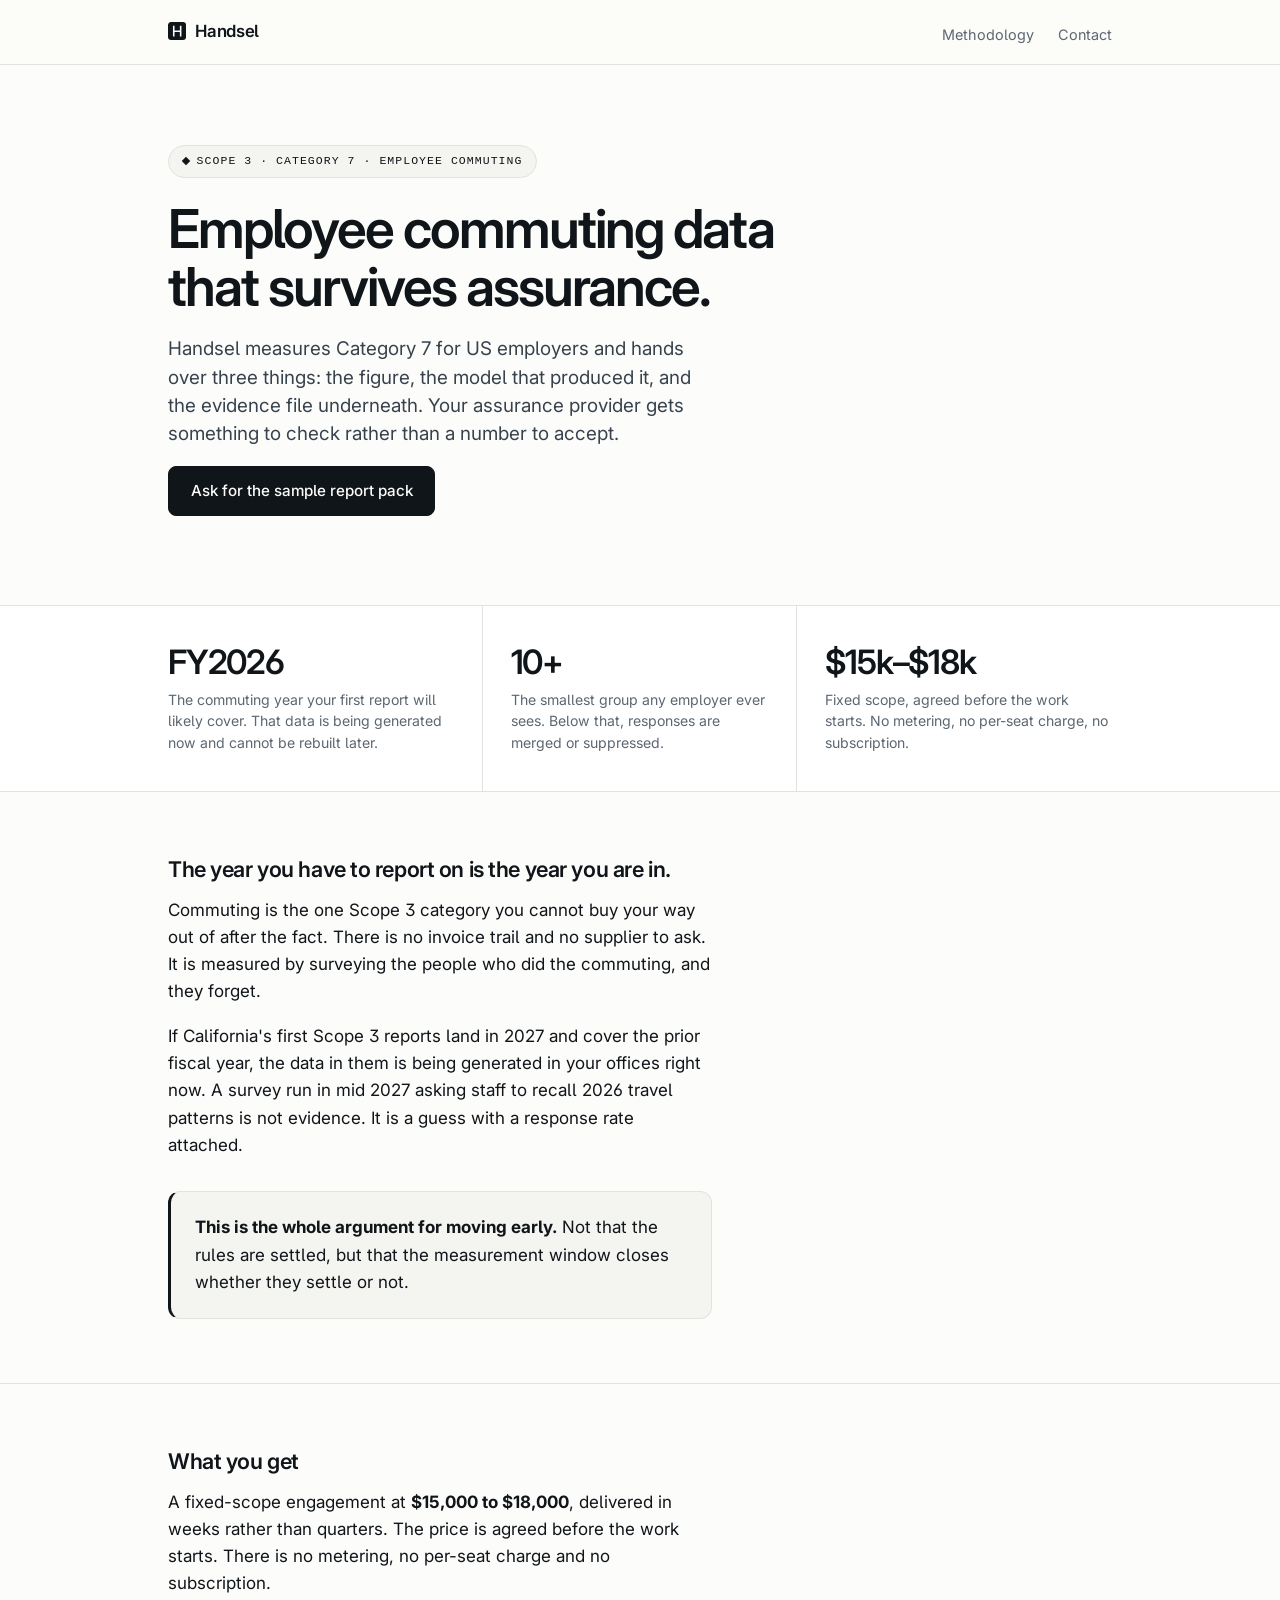
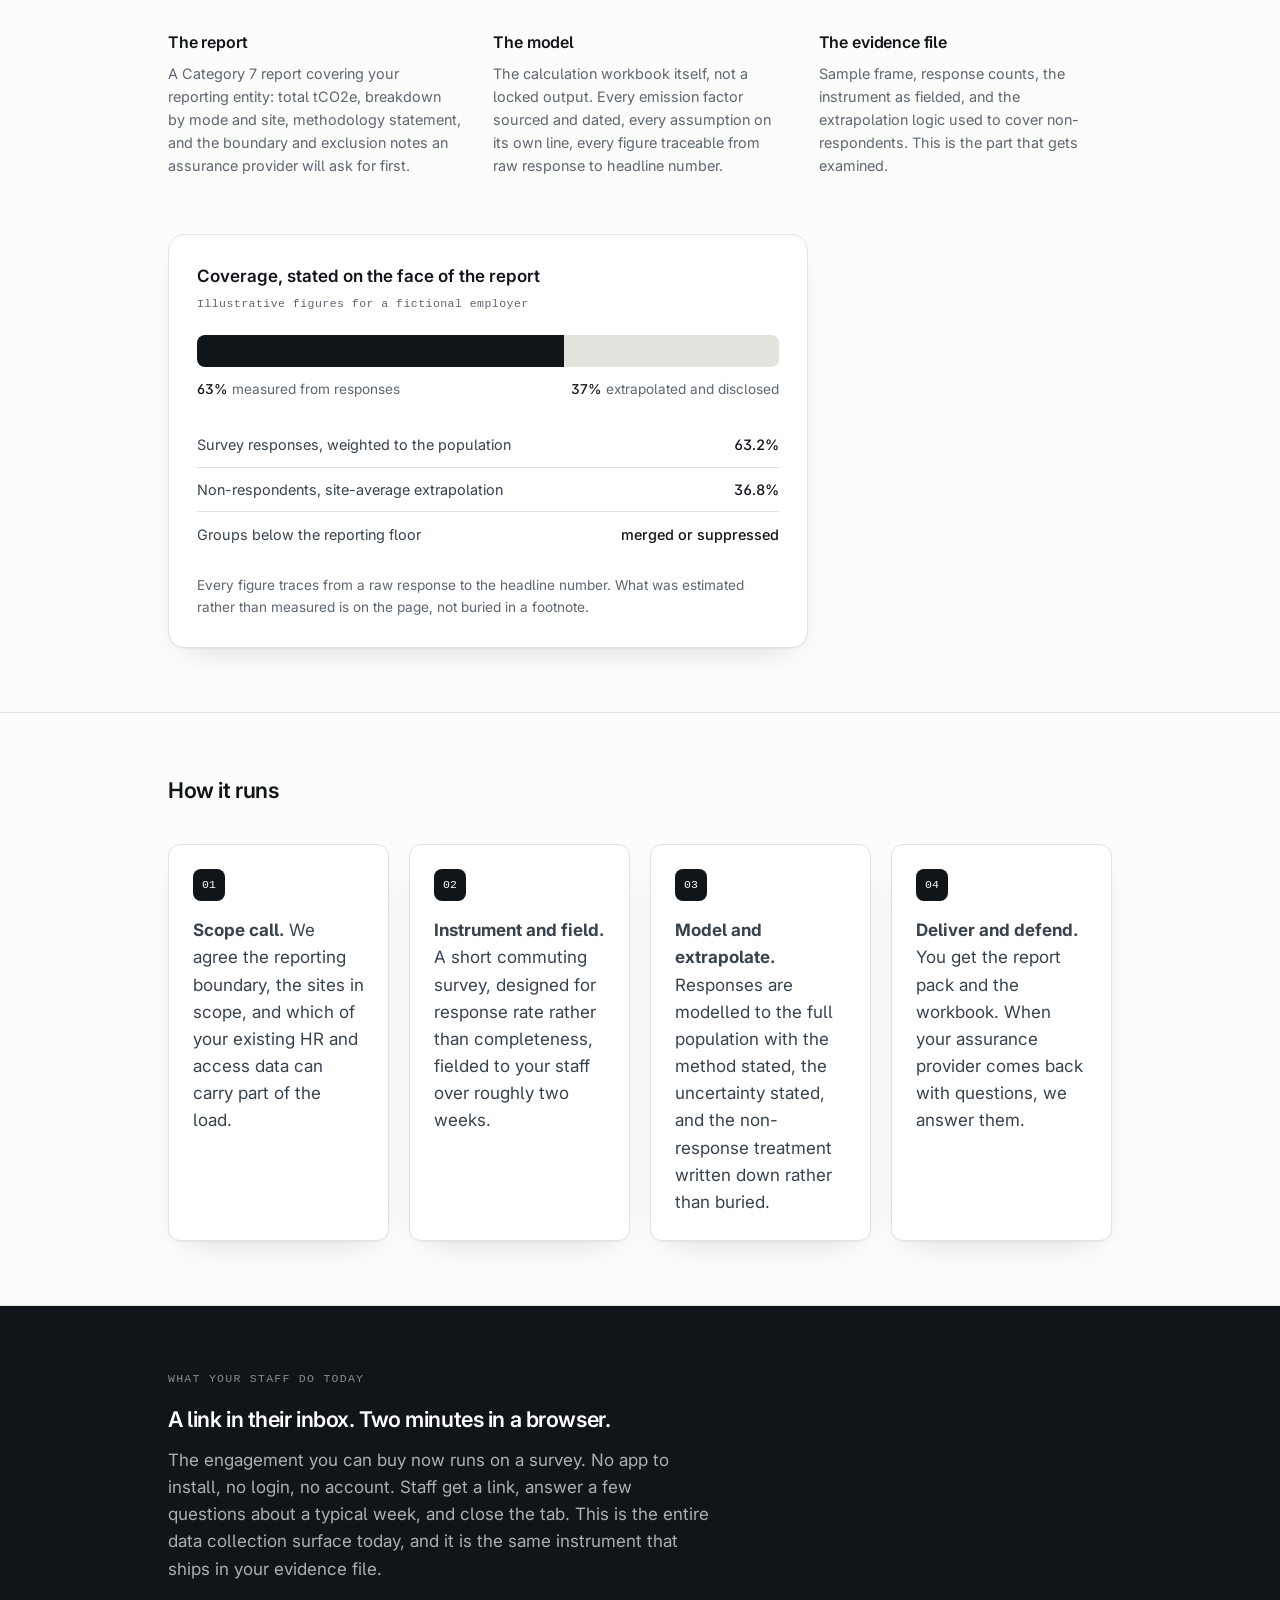
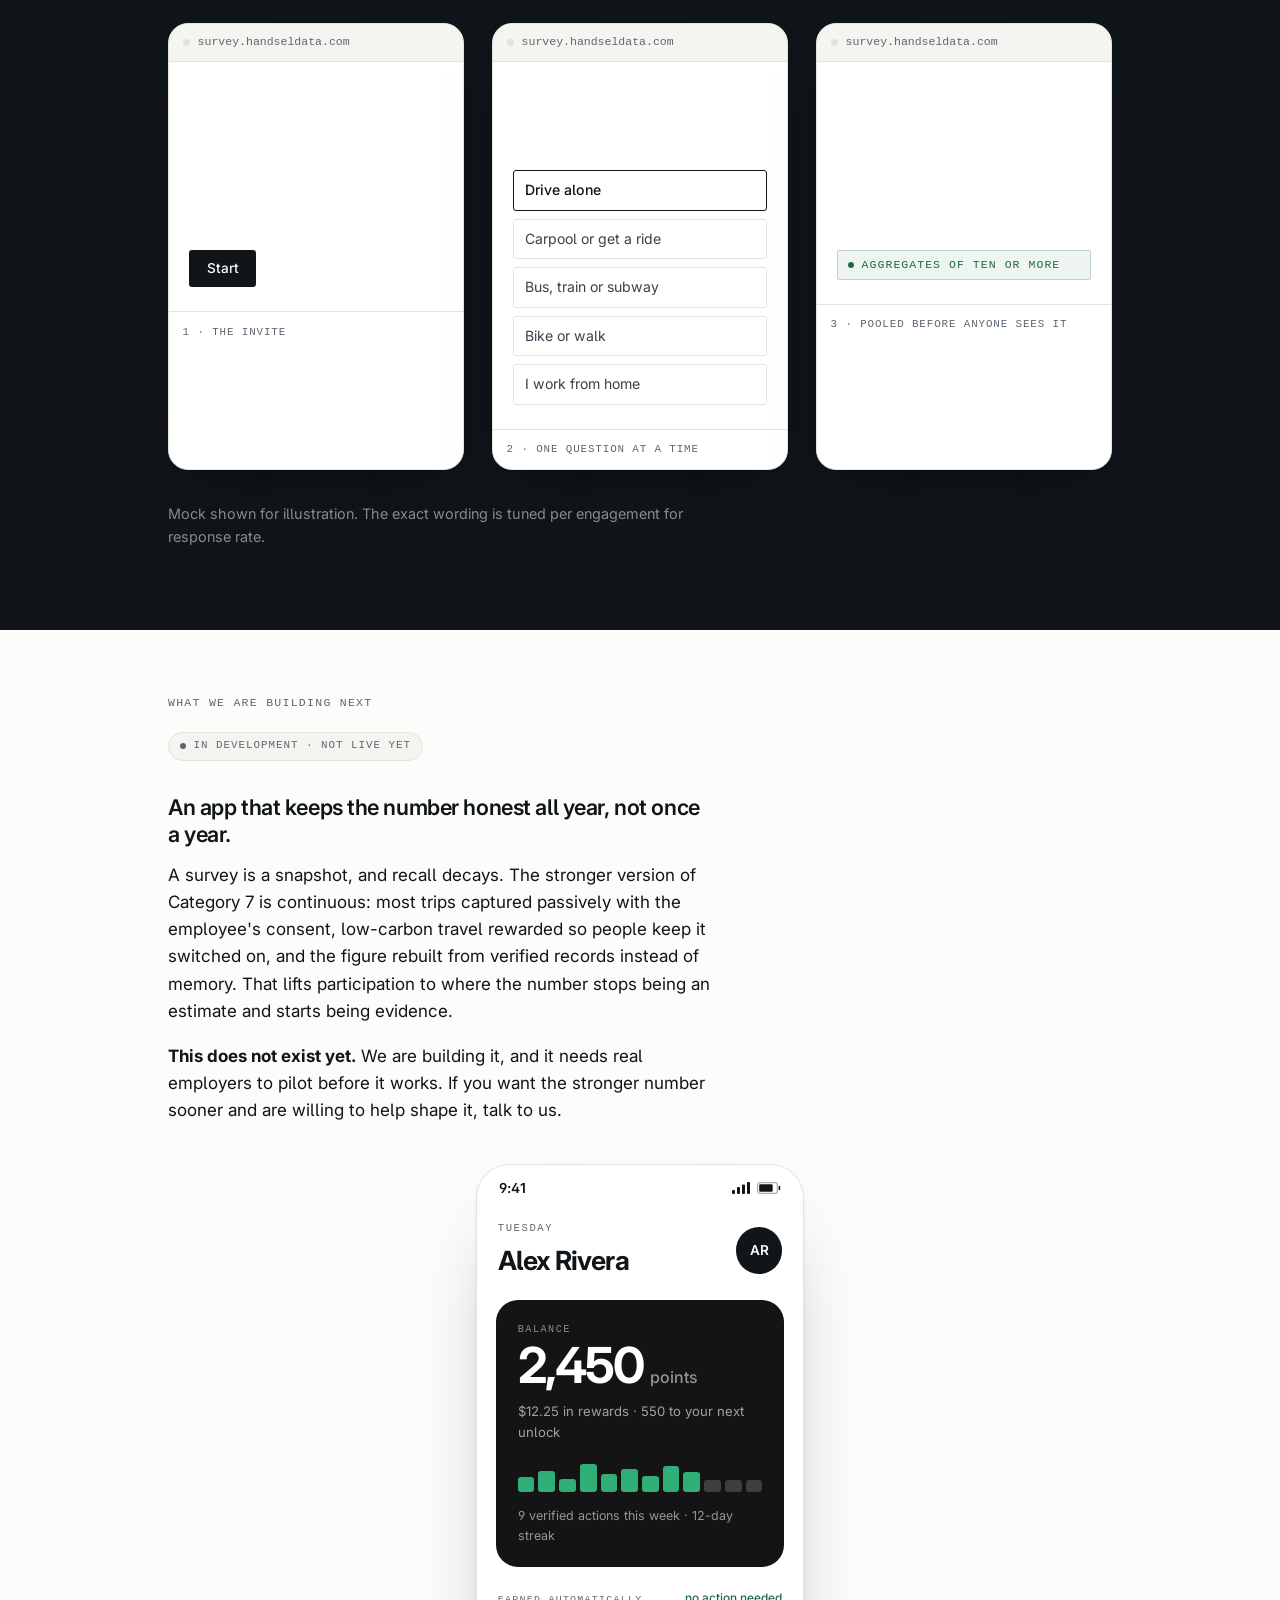
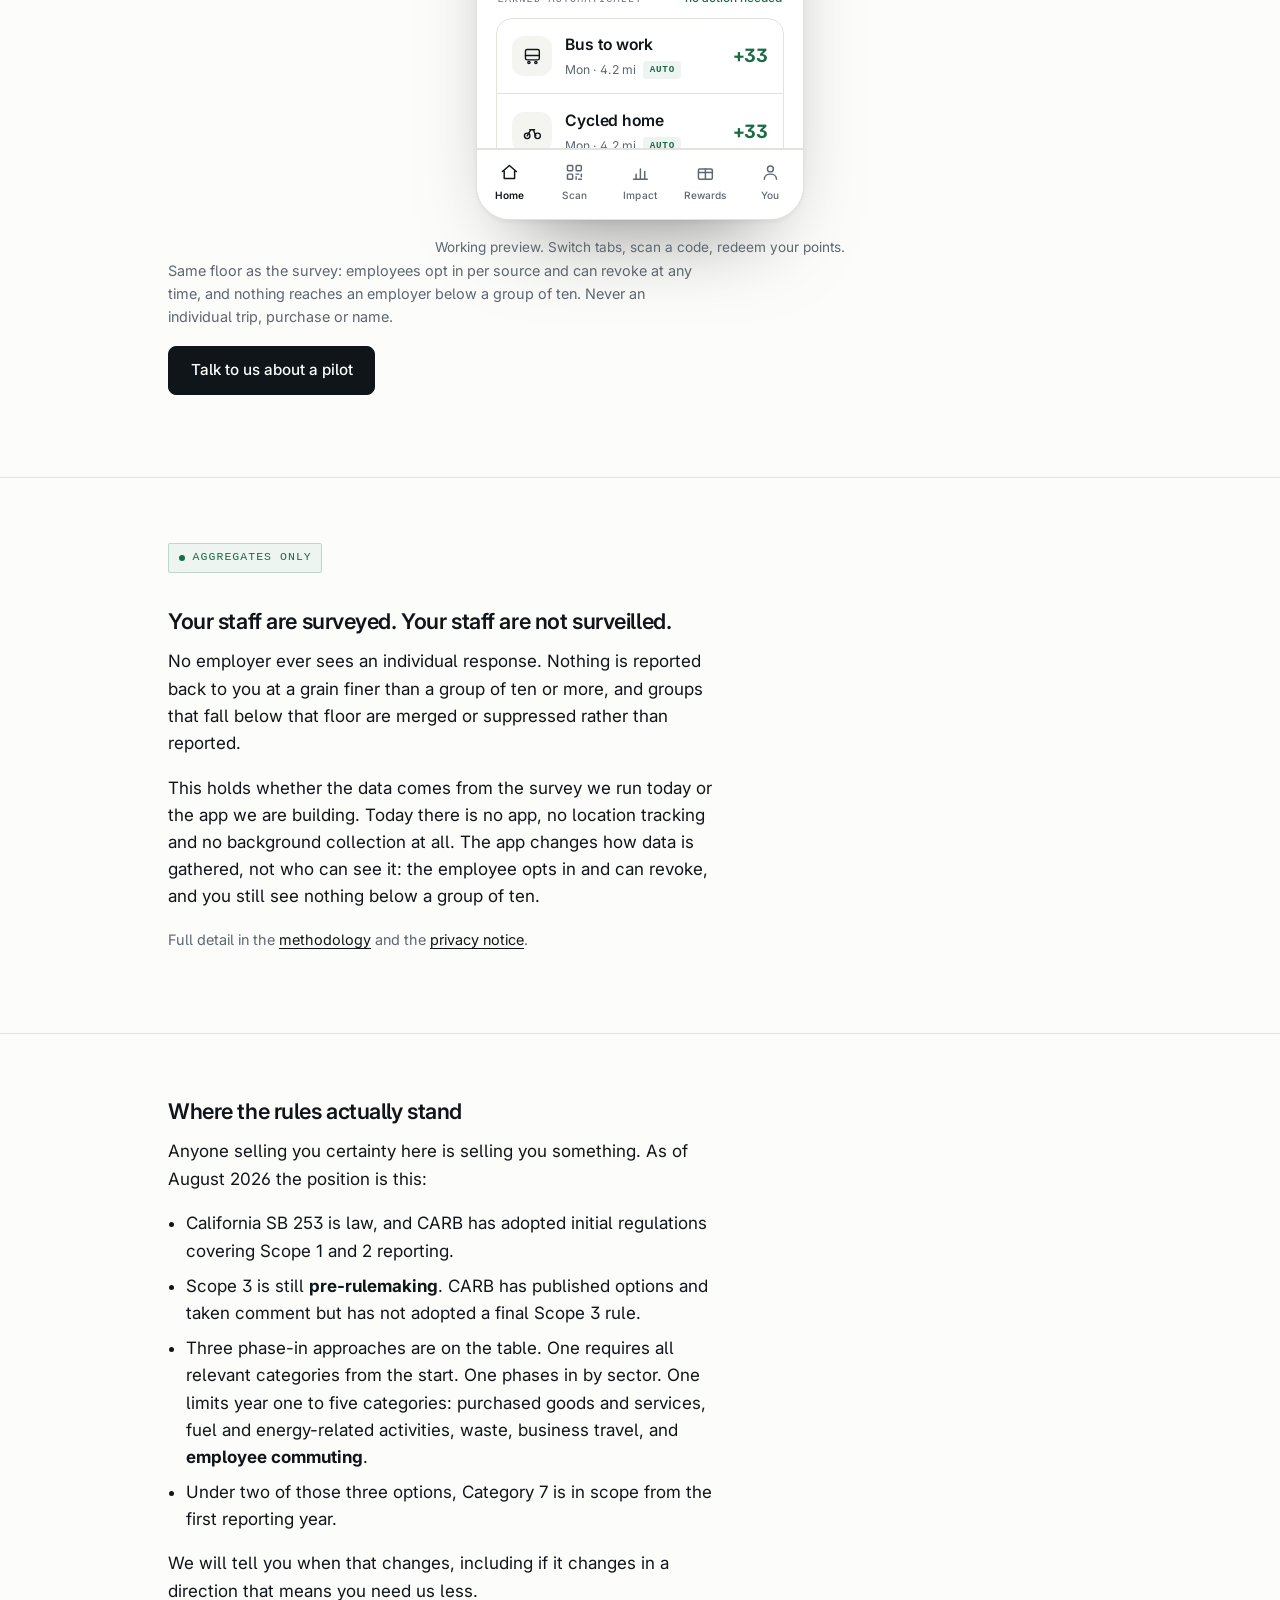
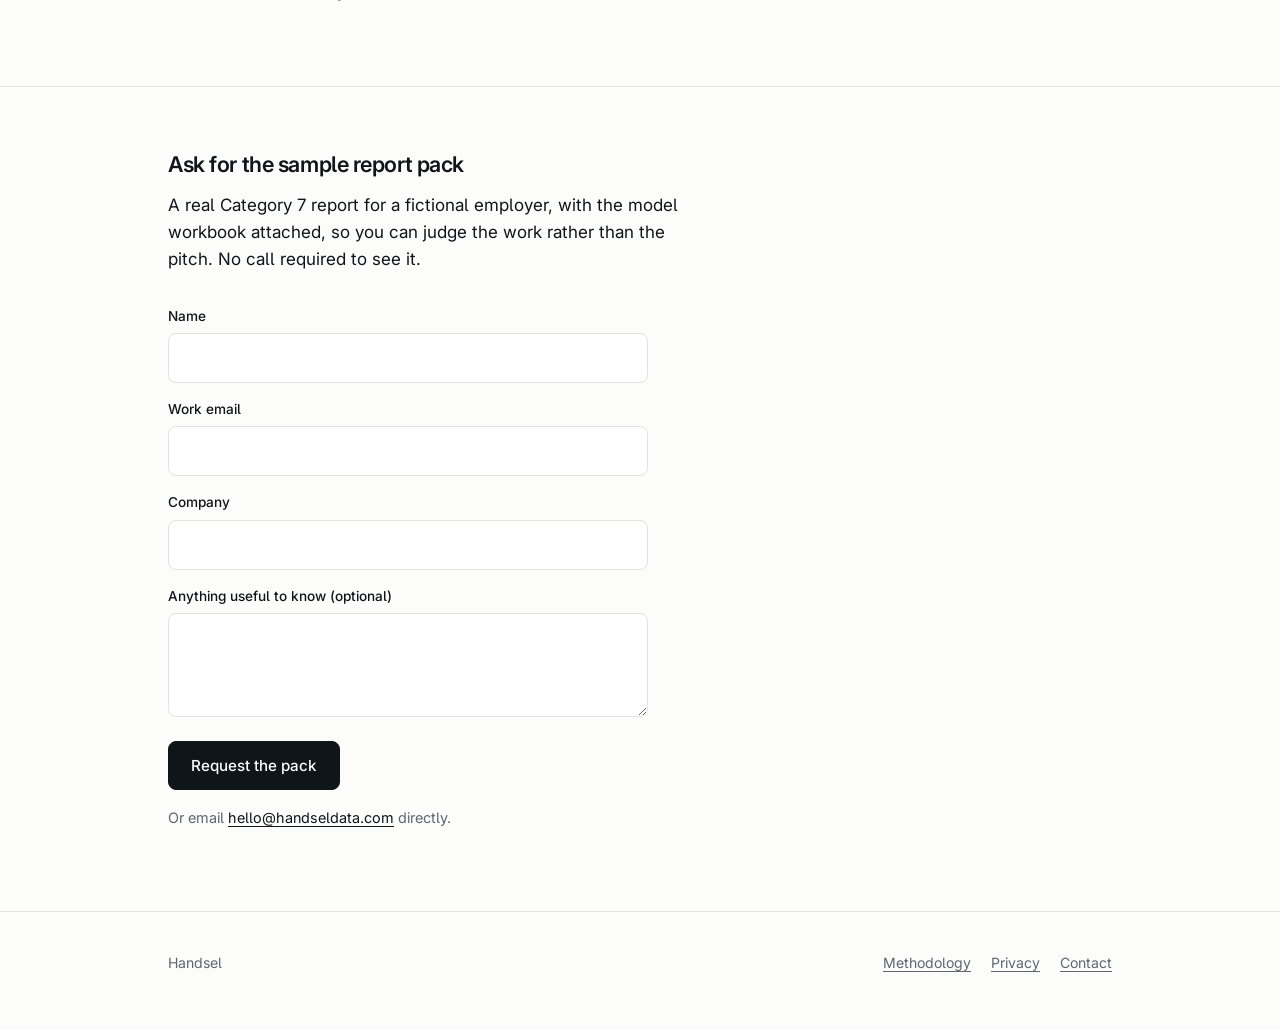
==== commit 169c89b3: "Landing: match app preview to real design Rebuild the Home screen to the actual app: status bar, Tue" ====
--- a/index.html
+++ b/index.html
@@ -186,35 +186,56 @@
 
     <div class="appwrap">
       <div class="device" id="hsApp" role="group" aria-label="Interactive preview of the Handsel employee app">
-        <div class="device-top"></div>
+        <div class="statusbar">
+          <span class="time">9:41</span>
+          <span class="sb-icons">
+            <svg width="18" height="12" viewBox="0 0 18 12"><rect x="0" y="8" width="3" height="4" rx="1"/><rect x="5" y="5" width="3" height="7" rx="1"/><rect x="10" y="2.5" width="3" height="9.5" rx="1"/><rect x="15" y="0" width="3" height="12" rx="1"/></svg>
+            <svg width="24" height="12" viewBox="0 0 24 12"><rect x="0.6" y="0.6" width="19.8" height="10.8" rx="2.6" fill="none" stroke="#10151a" stroke-opacity="0.35" stroke-width="1.2"/><rect x="2.2" y="2.2" width="13.5" height="7.6" rx="1.3"/><rect x="21.6" y="3.8" width="1.6" height="4.4" rx="0.8"/></svg>
+          </span>
+        </div>
         <div class="screenport">
 
           <section class="scrn is-active" data-screen="home">
-            <div class="scrn-top">
-              <div><div class="hello">Alex Rivera</div><div class="sub2">Northwind Materials</div></div>
+            <div class="app-head">
+              <div><div class="day">Tuesday</div><div class="name">Alex Rivera</div></div>
               <div class="ava">AR</div>
             </div>
             <div class="ptcard">
-              <div class="ptl">Points balance</div>
-              <div class="ptv"><span data-pts>2,450</span> <small>pts</small></div>
-              <div class="spark"><i style="height:35%"></i><i style="height:60%"></i><i style="height:45%"></i><i style="height:80%"></i><i class="hi" style="height:55%"></i><i class="hi" style="height:70%"></i><i class="hi" style="height:40%"></i></div>
-              <div class="ptmeta"><b>+132 this week</b> · earned automatically</div>
-            </div>
-            <div class="sec-label">This week</div>
-            <div class="trip">
-              <span class="tico"><svg viewBox="0 0 24 24"><rect x="4" y="4" width="16" height="12" rx="2"/><path d="M4 11h16"/><circle cx="8" cy="19" r="1.3"/><circle cx="16" cy="19" r="1.3"/></svg></span>
-              <div class="tmid"><div class="tw">Bus to work</div><div class="tsub">Mon · 4.2 mi · verified</div></div>
-              <span class="tpts">+33</span>
-            </div>
-            <div class="trip">
-              <span class="tico"><svg viewBox="0 0 24 24"><circle cx="6" cy="16" r="3.2"/><circle cx="18" cy="16" r="3.2"/><path d="M6 16l4-7h4.5M9 9h4l3 7"/></svg></span>
-              <div class="tmid"><div class="tw">Cycled home</div><div class="tsub">Mon · 4.2 mi · verified</div></div>
-              <span class="tpts">+41</span>
-            </div>
-            <div class="trip">
-              <span class="tico"><svg viewBox="0 0 24 24"><rect x="6" y="3" width="12" height="14" rx="3"/><path d="M6 11h12M9 21l-2 2M15 21l2 2"/><circle cx="9.5" cy="14" r="1"/><circle cx="14.5" cy="14" r="1"/></svg></span>
-              <div class="tmid"><div class="tw">Train, both ways</div><div class="tsub">Tue · 11 mi · verified</div></div>
-              <span class="tpts">+58</span>
+              <div class="ptl">Balance</div>
+              <div class="ptv"><span class="num" data-pts>2,450</span> <small>points</small></div>
+              <div class="ptsub">$12.25 in rewards · 550 to your next unlock</div>
+              <div class="spark"><i style="height:45%"></i><i style="height:65%"></i><i style="height:40%"></i><i style="height:85%"></i><i style="height:55%"></i><i style="height:70%"></i><i style="height:50%"></i><i style="height:78%"></i><i style="height:60%"></i><i class="mut" style="height:38%"></i><i class="mut" style="height:38%"></i><i class="mut" style="height:38%"></i></div>
+              <div class="ptmeta">9 verified actions this week · 12-day streak</div>
+            </div>
+            <div class="earned-head">
+              <span class="sec-label">Earned automatically</span>
+              <span class="noaction">no action needed</span>
+            </div>
+            <div class="triplist">
+              <div class="trip">
+                <span class="tico"><svg viewBox="0 0 24 24"><rect x="4" y="4" width="16" height="12" rx="2"/><path d="M4 11h16"/><circle cx="8" cy="19" r="1.3"/><circle cx="16" cy="19" r="1.3"/></svg></span>
+                <div class="tmid"><div class="tw">Bus to work</div><div class="tsub">Mon · 4.2 mi <span class="tag">Auto</span></div></div>
+                <span class="tpts">+33</span>
+              </div>
+              <div class="trip">
+                <span class="tico"><svg viewBox="0 0 24 24"><circle cx="6" cy="16" r="3.2"/><circle cx="18" cy="16" r="3.2"/><path d="M6 16l4-7h4.5M9 9h4l3 7"/></svg></span>
+                <div class="tmid"><div class="tw">Cycled home</div><div class="tsub">Mon · 4.2 mi <span class="tag">Auto</span></div></div>
+                <span class="tpts">+33</span>
+              </div>
+              <div class="trip">
+                <span class="tico"><svg viewBox="0 0 24 24"><rect x="3" y="6" width="18" height="12" rx="2"/><path d="M3 10h18"/></svg></span>
+                <div class="tmid"><div class="tw">Refill purchase · Ecover</div><div class="tsub">Sun · card-linked <span class="tag">Auto</span></div></div>
+                <span class="tpts">+120</span>
+              </div>
+              <div class="trip">
+                <span class="tico"><svg viewBox="0 0 24 24"><path d="M4 7h16M9 7V5a1 1 0 0 1 1-1h4a1 1 0 0 1 1 1v2M6 7l1 13h10l1-13"/></svg></span>
+                <div class="tmid"><div class="tw">3 containers returned</div><div class="tsub">Sat · scanned <span class="tag">Code</span></div></div>
+                <span class="tpts">+45</span>
+              </div>
+            </div>
+            <div class="nudge">
+              <span class="nico"><svg viewBox="0 0 24 24"><path d="M12 20V5M6 11l6-6 6 6"/></svg></span>
+              <div><div class="nudge-t">Carpool Thursday for +160</div><div class="nudge-s">Two colleagues on your route are opted in</div></div>
             </div>
           </section>
 
@@ -252,11 +273,27 @@
             </div>
           </section>
 
+          <section class="scrn" data-screen="impact">
+            <div class="sec-label">Your impact this year</div>
+            <div class="big-impact">
+              <div class="n">312 kg</div>
+              <div class="t">CO2e avoided · same as 780 miles not driven</div>
+            </div>
+            <div class="sec-label">How you got there</div>
+            <div class="imp-rows">
+              <div class="imp-row"><span class="lbl">Transit</span><span class="track"><span class="fill" style="width:46%"></span></span><span class="val">144 kg</span></div>
+              <div class="imp-row"><span class="lbl">Cycling</span><span class="track"><span class="fill" style="width:30%"></span></span><span class="val">94 kg</span></div>
+              <div class="imp-row"><span class="lbl">Carpool</span><span class="track"><span class="fill" style="width:16%"></span></span><span class="val">50 kg</span></div>
+              <div class="imp-row"><span class="lbl">Refills</span><span class="track"><span class="fill" style="width:8%"></span></span><span class="val">24 kg</span></div>
+            </div>
+            <div class="sec-label">Verification</div>
+            <div class="ptmeta" style="color:var(--ink-muted)">84% of your actions were verified passively. The rest you scanned.</div>
+          </section>
+
           <section class="scrn" data-screen="you">
-            <div class="sec-label">Your impact</div>
-            <div class="impact">
-              <div class="ic"><div class="n g">312 kg</div><div class="t">CO2e avoided this year</div></div>
-              <div class="ic"><div class="n">84%</div><div class="t">of trips verified passively</div></div>
+            <div class="app-head">
+              <div><div class="day">Signed in</div><div class="name">Alex Rivera</div></div>
+              <div class="ava">AR</div>
             </div>
             <div class="sec-label">Your data</div>
             <div class="privacy-note">Your employer sees totals for groups of ten or more. Never your trips, your purchases or your name.</div>
@@ -270,8 +307,9 @@
         </div>
         <nav class="tabbar" aria-label="App preview navigation">
           <button type="button" class="tab is-active" data-go="home" aria-selected="true"><svg viewBox="0 0 24 24"><path d="M4 11l8-7 8 7M6 10v9h12v-9"/></svg>Home</button>
-          <button type="button" class="tab" data-go="scan" aria-selected="false"><svg viewBox="0 0 24 24"><path d="M4 8V5a1 1 0 0 1 1-1h3M16 4h3a1 1 0 0 1 1 1v3M20 16v3a1 1 0 0 1-1 1h-3M8 20H5a1 1 0 0 1-1-1v-3M4 12h16"/></svg>Scan</button>
-          <button type="button" class="tab" data-go="rewards" aria-selected="false"><svg viewBox="0 0 24 24"><rect x="4" y="9" width="16" height="11" rx="1"/><path d="M4 13h16M12 9v11M12 9c-2.5 0-3.5-4 0-3 3.5-1 2.5 3 0 3z"/></svg>Rewards</button>
+          <button type="button" class="tab" data-go="scan" aria-selected="false"><svg viewBox="0 0 24 24"><rect x="4" y="4" width="6" height="6" rx="1"/><rect x="14" y="4" width="6" height="6" rx="1"/><rect x="4" y="14" width="6" height="6" rx="1"/><path d="M14 14h3M14 17v3M17 20h3M20 14v3"/></svg>Scan</button>
+          <button type="button" class="tab" data-go="impact" aria-selected="false"><svg viewBox="0 0 24 24"><path d="M4 20h16M7 20v-6M12 20V8M17 20v-9"/></svg>Impact</button>
+          <button type="button" class="tab" data-go="rewards" aria-selected="false"><svg viewBox="0 0 24 24"><rect x="4" y="8" width="16" height="12" rx="1.5"/><path d="M4 12h16M12 8v12"/></svg>Rewards</button>
           <button type="button" class="tab" data-go="you" aria-selected="false"><svg viewBox="0 0 24 24"><circle cx="12" cy="8" r="3.4"/><path d="M5 20c0-4 3.5-6 7-6s7 2 7 6"/></svg>You</button>
         </nav>
       </div>
--- a/styles.css
+++ b/styles.css
@@ -508,38 +508,64 @@
   box-shadow: 0 2px 4px rgba(16, 21, 26, 0.05), 0 44px 90px -46px rgba(0, 0, 0, 0.55);
 }
 
-.device-top { height: 1.9rem; display: flex; justify-content: center; align-items: center; background: #fff; }
-.device-top::after { content: ""; width: 6rem; height: 0.35rem; background: var(--rule); border-radius: 100px; }
-
-.screenport { position: relative; height: 30.5rem; background: var(--paper); border-top: 1px solid var(--rule); }
-.scrn { position: absolute; inset: 0; overflow-y: auto; padding: 1.35rem 1.2rem 1.4rem; display: none; }
+.statusbar { display: flex; justify-content: space-between; align-items: center; padding: 0.75rem 1.4rem 0.4rem; color: var(--ink); }
+.statusbar .time { font-size: 0.86rem; font-weight: 600; letter-spacing: -0.01em; }
+.sb-icons { display: flex; align-items: center; gap: 0.4rem; }
+.sb-icons svg { display: block; fill: var(--ink); }
+
+.screenport { position: relative; height: 34rem; background: #fff; }
+.scrn { position: absolute; inset: 0; overflow-y: auto; padding: 0.4rem 1.2rem 1.4rem; display: none; }
 .scrn.is-active { display: block; }
 
-.scrn-top { display: flex; justify-content: space-between; align-items: center; margin-bottom: 1.1rem; }
-.hello { font-weight: 600; font-size: 1rem; letter-spacing: -0.01em; }
-.sub2 { font-size: 0.74rem; color: var(--ink-muted); }
-.ava { width: 2.2rem; height: 2.2rem; border-radius: 50%; background: var(--ink); color: var(--paper); display: flex; align-items: center; justify-content: center; font-size: 0.72rem; font-weight: 600; }
-
-.ptcard { background: var(--ink); color: var(--paper); border-radius: 16px; padding: 1.1rem 1.2rem; }
-.ptl { font-family: var(--mono); font-size: 0.58rem; letter-spacing: 0.11em; text-transform: uppercase; color: rgba(255, 255, 255, 0.55); }
-.ptv { font-size: 2rem; font-weight: 600; letter-spacing: -0.035em; margin-top: 0.15rem; }
-.ptv small { font-size: 0.85rem; font-weight: 500; color: rgba(255, 255, 255, 0.6); }
-.spark { display: flex; align-items: flex-end; gap: 3px; height: 1.7rem; margin-top: 0.9rem; }
-.spark i { flex: 1; background: rgba(255, 255, 255, 0.24); border-radius: 2px; }
-.spark i.hi { background: var(--sealed-br); }
-.ptmeta { font-size: 0.72rem; color: rgba(255, 255, 255, 0.6); margin-top: 0.75rem; }
-.ptmeta b { color: var(--sealed-br); font-weight: 600; }
-
-.sec-label { font-family: var(--mono); font-size: 0.58rem; letter-spacing: 0.11em; text-transform: uppercase; color: var(--ink-muted); margin: 1.3rem 0 0.4rem; }
-
-.trip { display: flex; align-items: center; gap: 0.7rem; padding: 0.6rem 0; border-bottom: 1px solid var(--rule); }
+.app-head { display: flex; justify-content: space-between; align-items: center; margin: 0.5rem 0.1rem 1.15rem; }
+.day { font-family: var(--mono); font-size: 0.66rem; letter-spacing: 0.15em; text-transform: uppercase; color: var(--ink-muted); }
+.name { font-size: 1.65rem; font-weight: 700; letter-spacing: -0.035em; margin-top: 0.15rem; }
+.ava { width: 2.9rem; height: 2.9rem; border-radius: 50%; background: var(--ink); color: var(--paper); display: flex; align-items: center; justify-content: center; font-size: 0.85rem; font-weight: 600; flex: none; }
+
+.ptcard { background: #141414; color: #fff; border-radius: 22px; padding: 1.3rem 1.35rem; }
+.ptl { font-family: var(--mono); font-size: 0.64rem; letter-spacing: 0.14em; text-transform: uppercase; color: rgba(255, 255, 255, 0.5); }
+.ptv { display: flex; align-items: baseline; gap: 0.45rem; margin-top: 0.3rem; }
+.ptv .num { font-size: 3.1rem; font-weight: 700; letter-spacing: -0.05em; line-height: 0.95; }
+.ptv small { font-size: 1rem; font-weight: 500; color: rgba(255, 255, 255, 0.55); }
+.ptsub { font-size: 0.82rem; color: rgba(255, 255, 255, 0.6); margin-top: 0.65rem; }
+.spark { display: flex; align-items: flex-end; gap: 4px; height: 2.1rem; margin-top: 1rem; }
+.spark i { flex: 1; background: var(--sealed-br); border-radius: 3px; }
+.spark i.mut { background: rgba(255, 255, 255, 0.18); }
+.ptmeta { font-size: 0.78rem; color: rgba(255, 255, 255, 0.55); margin-top: 0.85rem; }
+
+.sec-label { font-family: var(--mono); font-size: 0.62rem; letter-spacing: 0.13em; text-transform: uppercase; color: var(--ink-muted); margin: 1.3rem 0 0.5rem; }
+
+.earned-head { display: flex; justify-content: space-between; align-items: baseline; margin: 1.4rem 0.1rem 0.6rem; }
+.earned-head .sec-label { margin: 0; }
+.noaction { font-size: 0.74rem; font-weight: 500; color: var(--sealed); }
+
+.triplist { border: 1px solid var(--rule); border-radius: 16px; overflow: hidden; }
+.trip { display: flex; align-items: center; gap: 0.8rem; padding: 0.85rem 0.95rem; border-bottom: 1px solid var(--rule); }
 .trip:last-child { border-bottom: 0; }
-.tico { width: 2.1rem; height: 2.1rem; border-radius: 10px; background: var(--surface); display: flex; align-items: center; justify-content: center; flex: none; }
-.tico svg { width: 1.15rem; height: 1.15rem; stroke: var(--ink); fill: none; stroke-width: 1.6; stroke-linecap: round; stroke-linejoin: round; }
+.tico { width: 2.5rem; height: 2.5rem; border-radius: 12px; background: var(--surface); display: flex; align-items: center; justify-content: center; flex: none; }
+.tico svg { width: 1.3rem; height: 1.3rem; stroke: var(--ink); fill: none; stroke-width: 1.6; stroke-linecap: round; stroke-linejoin: round; }
 .tmid { flex: 1; min-width: 0; }
-.tw { font-size: 0.85rem; font-weight: 500; }
-.tsub { font-size: 0.7rem; color: var(--ink-muted); }
-.tpts { font-size: 0.85rem; font-weight: 600; color: var(--sealed); font-variant-numeric: tabular-nums; }
+.tw { font-size: 0.98rem; font-weight: 600; letter-spacing: -0.01em; }
+.tsub { font-size: 0.76rem; color: var(--ink-muted); margin-top: 0.2rem; display: flex; align-items: center; gap: 0.45rem; flex-wrap: wrap; }
+.tag { font-family: var(--mono); font-size: 0.58rem; letter-spacing: 0.08em; font-weight: 600; color: var(--sealed); background: var(--sealed-bg); border-radius: 4px; padding: 0.1rem 0.4rem; text-transform: uppercase; }
+.tpts { font-size: 1.15rem; font-weight: 700; letter-spacing: -0.02em; color: var(--sealed); font-variant-numeric: tabular-nums; flex: none; }
+
+.nudge { display: flex; align-items: center; gap: 0.8rem; border: 1.5px dashed var(--rule); border-radius: 16px; padding: 0.9rem 1rem; margin-top: 1rem; }
+.nico { width: 2.5rem; height: 2.5rem; border-radius: 12px; background: var(--sealed-bg); display: flex; align-items: center; justify-content: center; flex: none; }
+.nico svg { width: 1.3rem; height: 1.3rem; stroke: var(--sealed); fill: none; stroke-width: 1.9; stroke-linecap: round; stroke-linejoin: round; }
+.nudge-t { font-size: 0.95rem; font-weight: 600; letter-spacing: -0.01em; }
+.nudge-s { font-size: 0.76rem; color: var(--ink-muted); margin-top: 0.12rem; }
+
+/* Impact screen */
+.big-impact { padding: 0.6rem 0 0.2rem; }
+.big-impact .n { font-size: 2.7rem; font-weight: 700; letter-spacing: -0.045em; color: var(--sealed); line-height: 1; }
+.big-impact .t { font-size: 0.85rem; color: var(--ink-muted); margin-top: 0.4rem; }
+.imp-rows { margin-top: 1.3rem; }
+.imp-row { display: flex; align-items: center; gap: 0.8rem; padding: 0.55rem 0; }
+.imp-row .lbl { width: 4.6rem; font-size: 0.82rem; flex: none; }
+.imp-row .track { flex: 1; height: 0.55rem; background: var(--surface); border-radius: 100px; overflow: hidden; }
+.imp-row .fill { height: 100%; background: var(--ink); border-radius: 100px; }
+.imp-row .val { width: 3.4rem; text-align: right; font-size: 0.78rem; color: var(--ink-muted); font-variant-numeric: tabular-nums; flex: none; }
 
 /* Scan */
 .scan-view { position: relative; background: #0d0e0a; border-radius: 16px; height: 15.5rem; display: flex; align-items: center; justify-content: center; overflow: hidden; margin-bottom: 1rem; }
@@ -586,11 +612,11 @@
 .tog.on::after { left: calc(100% - 1.05rem); }
 
 /* Tab bar */
-.tabbar { display: flex; border-top: 1px solid var(--rule); background: #fff; }
-.tab { flex: 1; background: none; border: 0; border-radius: 0; padding: 0.65rem 0 0.75rem; display: flex; flex-direction: column; align-items: center; gap: 0.22rem; font-family: var(--sans); font-size: 0.6rem; font-weight: 500; letter-spacing: 0.01em; color: var(--ink-muted); cursor: pointer; }
+.tabbar { display: flex; border-top: 1px solid var(--rule); background: #fff; padding-bottom: 0.35rem; }
+.tab { flex: 1; background: none; border: 0; border-radius: 0; padding: 0.7rem 0 0.6rem; display: flex; flex-direction: column; align-items: center; gap: 0.3rem; font-family: var(--sans); font-size: 0.63rem; font-weight: 500; letter-spacing: 0.01em; color: var(--ink-muted); cursor: pointer; }
 .tab:hover { background: none; }
-.tab svg { width: 1.2rem; height: 1.2rem; stroke: currentColor; fill: none; stroke-width: 1.7; stroke-linecap: round; stroke-linejoin: round; }
-.tab.is-active { color: var(--ink); }
+.tab svg { width: 1.3rem; height: 1.3rem; stroke: currentColor; fill: none; stroke-width: 1.7; stroke-linecap: round; stroke-linejoin: round; }
+.tab.is-active { color: var(--ink); font-weight: 600; }
 
 .apphint { font-size: 0.85rem; color: var(--ink-muted); margin: 1.1rem 0 0; text-align: center; }
 
